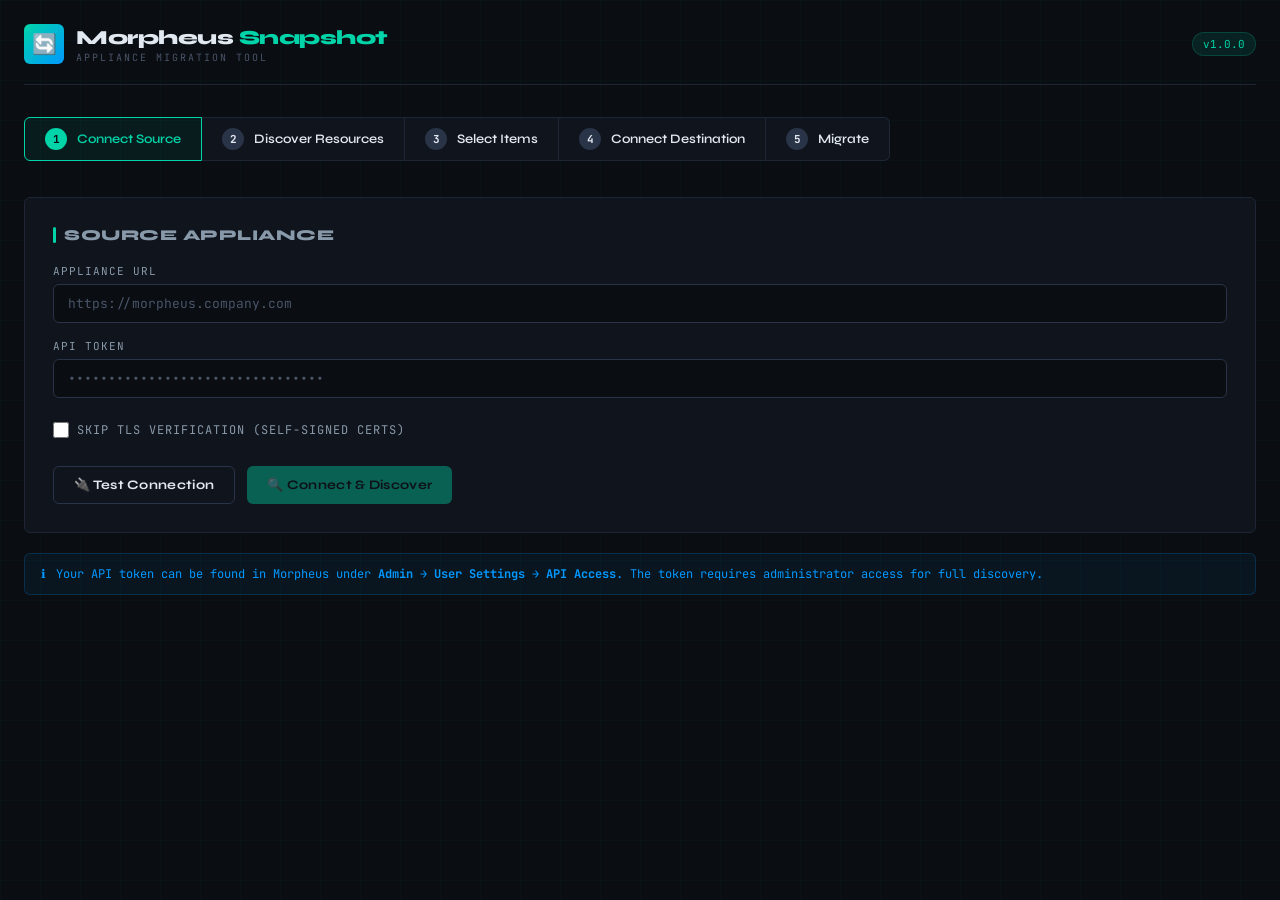
==== web/static/index.html @ eef9d0f3 "Initial commit" ====
<!DOCTYPE html>
<html lang="en">
<head>
<meta charset="UTF-8">
<meta name="viewport" content="width=device-width, initial-scale=1.0">
<title>Morpheus Snapshot</title>
<style>
  @import url('https://fonts.googleapis.com/css2?family=JetBrains+Mono:wght@400;500;700&family=Syne:wght@400;600;800&display=swap');

  :root {
    --bg: #0a0d12;
    --surface: #10141c;
    --surface2: #161c28;
    --border: #1e2636;
    --border2: #2a3448;
    --accent: #00d4a8;
    --accent2: #0099ff;
    --accent3: #ff6b35;
    --text: #e2e8f0;
    --text2: #8899aa;
    --text3: #4a5568;
    --success: #22c55e;
    --error: #ef4444;
    --warn: #f59e0b;
    --radius: 6px;
  }

  * { box-sizing: border-box; margin: 0; padding: 0; }

  body {
    font-family: 'Syne', sans-serif;
    background: var(--bg);
    color: var(--text);
    min-height: 100vh;
    overflow-x: hidden;
  }

  /* Grid background */
  body::before {
    content: '';
    position: fixed;
    inset: 0;
    background-image:
      linear-gradient(rgba(0, 212, 168, 0.03) 1px, transparent 1px),
      linear-gradient(90deg, rgba(0, 212, 168, 0.03) 1px, transparent 1px);
    background-size: 40px 40px;
    pointer-events: none;
    z-index: 0;
  }

  .app {
    position: relative;
    z-index: 1;
    max-width: 1280px;
    margin: 0 auto;
    padding: 0 24px 60px;
  }

  /* Header */
  header {
    display: flex;
    align-items: center;
    justify-content: space-between;
    padding: 24px 0 20px;
    border-bottom: 1px solid var(--border);
    margin-bottom: 32px;
  }

  .logo {
    display: flex;
    align-items: center;
    gap: 12px;
  }

  .logo-icon {
    width: 40px; height: 40px;
    background: linear-gradient(135deg, var(--accent), var(--accent2));
    border-radius: var(--radius);
    display: flex; align-items: center; justify-content: center;
    font-size: 20px;
  }

  .logo-text {
    font-size: 20px;
    font-weight: 800;
    letter-spacing: -0.5px;
  }

  .logo-text span {
    color: var(--accent);
  }

  .logo-sub {
    font-family: 'JetBrains Mono', monospace;
    font-size: 10px;
    color: var(--text3);
    letter-spacing: 2px;
    text-transform: uppercase;
    margin-top: 1px;
  }

  .badge {
    font-family: 'JetBrains Mono', monospace;
    font-size: 11px;
    background: rgba(0, 212, 168, 0.1);
    color: var(--accent);
    border: 1px solid rgba(0, 212, 168, 0.2);
    padding: 4px 10px;
    border-radius: 20px;
  }

  /* Steps */
  .steps {
    display: flex;
    align-items: center;
    gap: 0;
    margin-bottom: 32px;
    overflow-x: auto;
    padding-bottom: 4px;
  }

  .step {
    display: flex;
    align-items: center;
    gap: 10px;
    padding: 10px 20px;
    background: var(--surface);
    border: 1px solid var(--border);
    cursor: default;
    transition: all 0.2s;
    white-space: nowrap;
  }

  .step:first-child { border-radius: var(--radius) 0 0 var(--radius); }
  .step:last-child { border-radius: 0 var(--radius) var(--radius) 0; }

  .step + .step { border-left: none; }

  .step.active {
    background: rgba(0, 212, 168, 0.08);
    border-color: var(--accent);
    color: var(--accent);
  }

  .step.done {
    background: rgba(34, 197, 94, 0.06);
    border-color: rgba(34, 197, 94, 0.3);
    color: var(--success);
  }

  .step-num {
    width: 22px; height: 22px;
    border-radius: 50%;
    background: var(--border2);
    display: flex; align-items: center; justify-content: center;
    font-family: 'JetBrains Mono', monospace;
    font-size: 11px;
    font-weight: 700;
    flex-shrink: 0;
  }

  .step.active .step-num { background: var(--accent); color: var(--bg); }
  .step.done .step-num { background: var(--success); color: var(--bg); }

  .step-label { font-size: 13px; font-weight: 600; }

  /* Panels */
  .panel {
    background: var(--surface);
    border: 1px solid var(--border);
    border-radius: var(--radius);
    padding: 28px;
    margin-bottom: 20px;
  }

  .panel-title {
    font-size: 15px;
    font-weight: 800;
    letter-spacing: 0.5px;
    text-transform: uppercase;
    color: var(--text2);
    margin-bottom: 20px;
    display: flex;
    align-items: center;
    gap: 8px;
  }

  .panel-title::before {
    content: '';
    width: 3px;
    height: 16px;
    background: var(--accent);
    border-radius: 2px;
  }

  /* Form */
  .form-grid {
    display: grid;
    grid-template-columns: 1fr 1fr;
    gap: 16px;
  }

  .form-group {
    display: flex;
    flex-direction: column;
    gap: 6px;
  }

  .form-group.full { grid-column: 1 / -1; }

  label {
    font-family: 'JetBrains Mono', monospace;
    font-size: 11px;
    color: var(--text2);
    letter-spacing: 1px;
    text-transform: uppercase;
  }

  input[type="text"],
  input[type="url"],
  input[type="password"] {
    background: var(--bg);
    border: 1px solid var(--border2);
    border-radius: var(--radius);
    color: var(--text);
    font-family: 'JetBrains Mono', monospace;
    font-size: 13px;
    padding: 10px 14px;
    outline: none;
    transition: border-color 0.2s;
    width: 100%;
  }

  input:focus { border-color: var(--accent); }
  input::placeholder { color: var(--text3); }

  .checkbox-label {
    display: flex;
    align-items: center;
    gap: 8px;
    font-family: 'JetBrains Mono', monospace;
    font-size: 12px;
    color: var(--text2);
    cursor: pointer;
    padding: 8px 0;
  }

  .checkbox-label input[type="checkbox"] {
    width: 16px; height: 16px;
    accent-color: var(--accent);
    cursor: pointer;
  }

  /* Buttons */
  .btn {
    display: inline-flex;
    align-items: center;
    gap: 8px;
    padding: 10px 20px;
    border-radius: var(--radius);
    font-family: 'Syne', sans-serif;
    font-size: 13px;
    font-weight: 700;
    letter-spacing: 0.3px;
    cursor: pointer;
    border: none;
    transition: all 0.15s;
  }

  .btn:disabled {
    opacity: 0.4;
    cursor: not-allowed;
  }

  .btn-primary {
    background: var(--accent);
    color: var(--bg);
  }
  .btn-primary:hover:not(:disabled) {
    background: #00efc0;
    transform: translateY(-1px);
    box-shadow: 0 4px 20px rgba(0, 212, 168, 0.3);
  }

  .btn-secondary {
    background: transparent;
    color: var(--text);
    border: 1px solid var(--border2);
  }
  .btn-secondary:hover:not(:disabled) {
    border-color: var(--accent);
    color: var(--accent);
  }

  .btn-danger {
    background: var(--error);
    color: white;
  }

  .btn-row {
    display: flex;
    gap: 12px;
    margin-top: 20px;
    flex-wrap: wrap;
  }

  /* Connection status */
  .conn-status {
    display: flex;
    align-items: center;
    gap: 8px;
    margin-top: 14px;
    font-family: 'JetBrains Mono', monospace;
    font-size: 12px;
    padding: 10px 14px;
    border-radius: var(--radius);
    border: 1px solid var(--border);
  }

  .conn-status.ok { background: rgba(34, 197, 94, 0.08); border-color: rgba(34, 197, 94, 0.3); color: var(--success); }
  .conn-status.err { background: rgba(239, 68, 68, 0.08); border-color: rgba(239, 68, 68, 0.3); color: var(--error); }
  .conn-status.loading { color: var(--text2); }

  .dot {
    width: 8px; height: 8px;
    border-radius: 50%;
    background: currentColor;
    flex-shrink: 0;
  }

  .dot.pulse {
    animation: pulse 1s infinite;
  }

  @keyframes pulse {
    0%, 100% { opacity: 1; }
    50% { opacity: 0.3; }
  }

  /* Discovery progress */
  .discovery-banner {
    display: flex;
    align-items: center;
    gap: 16px;
    padding: 16px 20px;
    background: rgba(0, 153, 255, 0.06);
    border: 1px solid rgba(0, 153, 255, 0.2);
    border-radius: var(--radius);
    margin-bottom: 24px;
    font-family: 'JetBrains Mono', monospace;
    font-size: 13px;
    color: var(--accent2);
  }

  .spinner {
    width: 18px; height: 18px;
    border: 2px solid rgba(0, 153, 255, 0.3);
    border-top-color: var(--accent2);
    border-radius: 50%;
    animation: spin 0.8s linear infinite;
    flex-shrink: 0;
  }

  @keyframes spin {
    to { transform: rotate(360deg); }
  }

  /* Stats bar */
  .stats-bar {
    display: flex;
    gap: 2px;
    margin-bottom: 24px;
  }

  .stat-chip {
    flex: 1;
    background: var(--surface2);
    border: 1px solid var(--border);
    border-radius: 4px;
    padding: 12px 16px;
    display: flex;
    flex-direction: column;
    gap: 4px;
    min-width: 0;
  }

  .stat-num {
    font-family: 'JetBrains Mono', monospace;
    font-size: 22px;
    font-weight: 700;
    color: var(--accent);
    line-height: 1;
  }

  .stat-label {
    font-size: 11px;
    color: var(--text3);
    text-transform: uppercase;
    letter-spacing: 0.5px;
    white-space: nowrap;
    overflow: hidden;
    text-overflow: ellipsis;
  }

  /* Filter bar */
  .filter-bar {
    display: flex;
    align-items: center;
    gap: 12px;
    margin-bottom: 20px;
    flex-wrap: wrap;
  }

  .search-box {
    flex: 1;
    min-width: 200px;
    position: relative;
  }

  .search-box input {
    width: 100%;
    padding-left: 36px;
  }

  .search-icon {
    position: absolute;
    left: 12px;
    top: 50%;
    transform: translateY(-50%);
    color: var(--text3);
    font-size: 14px;
    pointer-events: none;
  }

  .filter-btns {
    display: flex;
    gap: 6px;
    flex-wrap: wrap;
  }

  .filter-btn {
    padding: 6px 12px;
    border-radius: 20px;
    border: 1px solid var(--border2);
    background: transparent;
    color: var(--text2);
    font-family: 'JetBrains Mono', monospace;
    font-size: 11px;
    cursor: pointer;
    transition: all 0.15s;
  }

  .filter-btn.active {
    background: rgba(0, 212, 168, 0.1);
    border-color: var(--accent);
    color: var(--accent);
  }

  .filter-btn:hover:not(.active) {
    border-color: var(--text2);
    color: var(--text);
  }

  /* Category groups */
  .category-group {
    margin-bottom: 4px;
    border: 1px solid var(--border);
    border-radius: var(--radius);
    overflow: hidden;
  }

  .category-header {
    display: flex;
    align-items: center;
    gap: 10px;
    padding: 12px 16px;
    background: var(--surface2);
    cursor: pointer;
    user-select: none;
    transition: background 0.15s;
  }

  .category-header:hover { background: var(--border); }

  .category-header.has-selected {
    background: rgba(0, 212, 168, 0.06);
    border-bottom: 1px solid rgba(0, 212, 168, 0.15);
  }

  .cat-check {
    width: 18px; height: 18px;
    accent-color: var(--accent);
    cursor: pointer;
    flex-shrink: 0;
  }

  .cat-icon {
    font-size: 16px;
    width: 24px;
    text-align: center;
  }

  .cat-name {
    font-weight: 700;
    font-size: 13px;
    flex: 1;
  }

  .cat-count {
    font-family: 'JetBrains Mono', monospace;
    font-size: 11px;
    color: var(--text3);
  }

  .cat-selected-count {
    font-family: 'JetBrains Mono', monospace;
    font-size: 11px;
    color: var(--accent);
    background: rgba(0, 212, 168, 0.1);
    padding: 2px 8px;
    border-radius: 10px;
  }

  .cat-chevron {
    color: var(--text3);
    transition: transform 0.2s;
    font-size: 12px;
  }

  .cat-chevron.open { transform: rotate(90deg); }

  /* Item list */
  .item-list {
    display: none;
    background: var(--bg);
  }

  .item-list.open { display: block; }

  .item-row {
    display: flex;
    align-items: center;
    gap: 12px;
    padding: 9px 16px 9px 52px;
    border-bottom: 1px solid var(--border);
    transition: background 0.1s;
  }

  .item-row:last-child { border-bottom: none; }
  .item-row:hover { background: var(--surface2); }

  .item-check {
    width: 15px; height: 15px;
    accent-color: var(--accent);
    cursor: pointer;
    flex-shrink: 0;
  }

  .item-name {
    flex: 1;
    font-size: 13px;
    font-family: 'JetBrains Mono', monospace;
    overflow: hidden;
    text-overflow: ellipsis;
    white-space: nowrap;
  }

  .item-subtype {
    font-size: 11px;
    color: var(--text3);
    background: var(--surface2);
    padding: 2px 8px;
    border-radius: 10px;
    border: 1px solid var(--border);
    white-space: nowrap;
  }

  .item-id {
    font-family: 'JetBrains Mono', monospace;
    font-size: 10px;
    color: var(--text3);
    white-space: nowrap;
  }

  /* Selection bar */
  .selection-bar {
    position: sticky;
    bottom: 0;
    background: var(--surface);
    border: 1px solid var(--border2);
    border-radius: var(--radius);
    padding: 14px 20px;
    display: flex;
    align-items: center;
    justify-content: space-between;
    gap: 16px;
    box-shadow: 0 -8px 30px rgba(0, 0, 0, 0.4);
    z-index: 10;
    margin-top: 20px;
  }

  .sel-info {
    display: flex;
    align-items: center;
    gap: 10px;
    font-family: 'JetBrains Mono', monospace;
    font-size: 13px;
  }

  .sel-count {
    background: var(--accent);
    color: var(--bg);
    width: 28px; height: 28px;
    border-radius: 50%;
    display: flex; align-items: center; justify-content: center;
    font-weight: 700;
    font-size: 13px;
  }

  /* Results */
  .result-row {
    display: flex;
    align-items: center;
    gap: 12px;
    padding: 10px 16px;
    border-bottom: 1px solid var(--border);
    font-family: 'JetBrains Mono', monospace;
    font-size: 12px;
  }

  .result-row:last-child { border-bottom: none; }

  .result-icon {
    width: 20px; height: 20px;
    border-radius: 50%;
    display: flex; align-items: center; justify-content: center;
    font-size: 11px;
    flex-shrink: 0;
  }

  .result-icon.success { background: rgba(34, 197, 94, 0.15); color: var(--success); }
  .result-icon.error { background: rgba(239, 68, 68, 0.15); color: var(--error); }
  .result-icon.skipped { background: rgba(245, 158, 11, 0.15); color: var(--warn); }

  .result-name { flex: 1; overflow: hidden; text-overflow: ellipsis; white-space: nowrap; }
  .result-type { color: var(--text3); }
  .result-msg { color: var(--text2); font-size: 11px; max-width: 300px; overflow: hidden; text-overflow: ellipsis; }

  /* Progress bar */
  .progress-wrap {
    height: 4px;
    background: var(--border);
    border-radius: 2px;
    overflow: hidden;
    margin: 16px 0;
  }

  .progress-bar {
    height: 100%;
    background: linear-gradient(90deg, var(--accent), var(--accent2));
    border-radius: 2px;
    transition: width 0.3s ease;
  }

  /* Alerts */
  .alert {
    padding: 12px 16px;
    border-radius: var(--radius);
    font-family: 'JetBrains Mono', monospace;
    font-size: 12px;
    margin: 12px 0;
    display: flex;
    align-items: flex-start;
    gap: 10px;
  }

  .alert.warn { background: rgba(245, 158, 11, 0.08); border: 1px solid rgba(245, 158, 11, 0.25); color: var(--warn); }
  .alert.info { background: rgba(0, 153, 255, 0.06); border: 1px solid rgba(0, 153, 255, 0.2); color: var(--accent2); }
  .alert.success { background: rgba(34, 197, 94, 0.08); border: 1px solid rgba(34, 197, 94, 0.25); color: var(--success); }

  /* Error list */
  .error-list {
    background: rgba(239, 68, 68, 0.05);
    border: 1px solid rgba(239, 68, 68, 0.2);
    border-radius: var(--radius);
    padding: 12px;
    margin-top: 12px;
  }

  .error-list p {
    font-family: 'JetBrains Mono', monospace;
    font-size: 11px;
    color: var(--error);
    padding: 3px 0;
  }

  /* Tabs */
  .tabs {
    display: flex;
    border-bottom: 1px solid var(--border);
    margin-bottom: 20px;
    gap: 0;
  }

  .tab {
    padding: 10px 20px;
    font-size: 13px;
    font-weight: 600;
    color: var(--text2);
    cursor: pointer;
    border-bottom: 2px solid transparent;
    transition: all 0.15s;
    margin-bottom: -1px;
  }

  .tab.active { color: var(--accent); border-bottom-color: var(--accent); }
  .tab:hover:not(.active) { color: var(--text); }

  /* Empty state */
  .empty {
    text-align: center;
    padding: 60px 20px;
    color: var(--text3);
  }

  .empty-icon { font-size: 48px; margin-bottom: 16px; opacity: 0.4; }
  .empty h3 { font-size: 16px; color: var(--text2); margin-bottom: 8px; }
  .empty p { font-size: 13px; font-family: 'JetBrains Mono', monospace; }

  /* Hide/Show utility */
  .hidden { display: none !important; }

  /* Scrollbar */
  ::-webkit-scrollbar { width: 6px; height: 6px; }
  ::-webkit-scrollbar-track { background: transparent; }
  ::-webkit-scrollbar-thumb { background: var(--border2); border-radius: 3px; }
  ::-webkit-scrollbar-thumb:hover { background: var(--text3); }

  @media (max-width: 768px) {
    .form-grid { grid-template-columns: 1fr; }
    .stats-bar { flex-wrap: wrap; }
    .stat-chip { min-width: calc(50% - 1px); flex: none; }
    header { flex-direction: column; gap: 12px; align-items: flex-start; }
    .steps { gap: 0; }
  }
</style>
</head>
<body>
<div class="app">
  <header>
    <div class="logo">
      <div class="logo-icon">🔄</div>
      <div>
        <div class="logo-text">Morpheus <span>Snapshot</span></div>
        <div class="logo-sub">Appliance Migration Tool</div>
      </div>
    </div>
    <div class="badge" id="appVersion">v1.0.0</div>
  </header>

  <!-- Steps -->
  <div class="steps">
    <div class="step active" id="step1">
      <div class="step-num">1</div>
      <div class="step-label">Connect Source</div>
    </div>
    <div class="step" id="step2">
      <div class="step-num">2</div>
      <div class="step-label">Discover Resources</div>
    </div>
    <div class="step" id="step3">
      <div class="step-num">3</div>
      <div class="step-label">Select Items</div>
    </div>
    <div class="step" id="step4">
      <div class="step-num">4</div>
      <div class="step-label">Connect Destination</div>
    </div>
    <div class="step" id="step5">
      <div class="step-num">5</div>
      <div class="step-label">Migrate</div>
    </div>
  </div>

  <!-- VIEW 1: Source Connection -->
  <div id="view-connect">
    <div class="panel">
      <div class="panel-title">Source Appliance</div>
      <div class="form-grid">
        <div class="form-group full">
          <label>Appliance URL</label>
          <input type="url" id="srcUrl" placeholder="https://morpheus.company.com" />
        </div>
        <div class="form-group full">
          <label>API Token</label>
          <input type="password" id="srcToken" placeholder="••••••••••••••••••••••••••••••••" />
        </div>
        <div class="form-group">
          <label class="checkbox-label">
            <input type="checkbox" id="srcSkipTLS" />
            Skip TLS Verification (self-signed certs)
          </label>
        </div>
      </div>

      <div id="srcStatus" class="hidden"></div>

      <div class="btn-row">
        <button class="btn btn-secondary" onclick="testConnection()">🔌 Test Connection</button>
        <button class="btn btn-primary" id="btnDiscover" onclick="startDiscovery()" disabled>
          🔍 Connect & Discover
        </button>
      </div>
    </div>

    <div class="alert info">
      <span>ℹ</span>
      <span>Your API token can be found in Morpheus under <strong>Admin → User Settings → API Access</strong>. The token requires administrator access for full discovery.</span>
    </div>
  </div>

  <!-- VIEW 2: Discovery in progress -->
  <div id="view-discovering" class="hidden">
    <div class="panel">
      <div class="discovery-banner">
        <div class="spinner"></div>
        <span id="discoveryMsg">Connecting to appliance...</span>
      </div>
      <div class="progress-wrap">
        <div class="progress-bar" id="discoveryProgress" style="width: 0%"></div>
      </div>
      <div id="discoveryLog" style="font-family: 'JetBrains Mono', monospace; font-size: 11px; color: var(--text3); max-height: 200px; overflow-y: auto; line-height: 1.8;"></div>
    </div>
  </div>

  <!-- VIEW 3: Select items -->
  <div id="view-select" class="hidden">
    <div id="discoveryErrors" class="hidden"></div>

    <!-- Stats -->
    <div class="stats-bar" id="statsBar"></div>

    <!-- Filter bar -->
    <div class="filter-bar">
      <div class="search-box">
        <span class="search-icon">🔍</span>
        <input type="text" id="searchInput" placeholder="Filter by name..." oninput="filterItems()" />
      </div>
      <div class="filter-btns" id="categoryFilters"></div>
    </div>

    <!-- Controls -->
    <div style="display:flex; gap:10px; margin-bottom:16px; align-items:center; flex-wrap:wrap;">
      <button class="btn btn-secondary" onclick="selectAll()">☑ Select All Visible</button>
      <button class="btn btn-secondary" onclick="deselectAll()">☐ Deselect All</button>
      <span style="margin-left: auto; font-family: 'JetBrains Mono', monospace; font-size: 12px; color: var(--text3);" id="visibleCount"></span>
    </div>

    <!-- Category groups -->
    <div id="categoryList"></div>

    <!-- Sticky selection bar -->
    <div class="selection-bar" id="selectionBar">
      <div class="sel-info">
        <div class="sel-count" id="selCount">0</div>
        <span>items selected</span>
      </div>
      <button class="btn btn-primary" id="btnNext" onclick="goToDestination()" disabled>
        Configure Destination →
      </button>
    </div>
  </div>

  <!-- VIEW 4: Destination -->
  <div id="view-destination" class="hidden">
    <div class="panel">
      <div class="panel-title">Destination Appliance</div>
      <div class="alert warn" style="margin-bottom:20px;">
        <span>⚠</span>
        <span>Ensure the destination appliance is running the same or newer version of Morpheus. Migration will attempt to create items; existing items with the same name may be skipped or conflict.</span>
      </div>
      <div class="form-grid">
        <div class="form-group full">
          <label>Appliance URL</label>
          <input type="url" id="dstUrl" placeholder="https://morpheus-new.company.com" />
        </div>
        <div class="form-group full">
          <label>API Token</label>
          <input type="password" id="dstToken" placeholder="••••••••••••••••••••••••••••••••" />
        </div>
        <div class="form-group">
          <label class="checkbox-label">
            <input type="checkbox" id="dstSkipTLS" />
            Skip TLS Verification
          </label>
        </div>
      </div>

      <div id="dstStatus" class="hidden"></div>

      <div class="btn-row">
        <button class="btn btn-secondary" onclick="testDestConnection()">🔌 Test Connection</button>
        <button class="btn btn-secondary" onclick="goBack()">← Back</button>
        <button class="btn btn-primary" id="btnMigrate" onclick="startMigration()">
          🚀 Begin Migration
        </button>
      </div>
    </div>

    <div class="panel">
      <div class="panel-title">Migration Preview</div>
      <div id="previewList"></div>
    </div>
  </div>

  <!-- VIEW 5: Migration results -->
  <div id="view-results" class="hidden">
    <div class="panel">
      <div class="panel-title">Migration Results</div>
      <div id="migrationRunning" class="hidden">
        <div class="discovery-banner">
          <div class="spinner"></div>
          <span id="migrationMsg">Migrating items...</span>
        </div>
        <div class="progress-wrap">
          <div class="progress-bar" id="migrationProgress" style="width: 0%"></div>
        </div>
      </div>

      <div id="migrationDone" class="hidden">
        <div class="stats-bar" style="margin-bottom:16px;">
          <div class="stat-chip">
            <div class="stat-num" id="resSuccess" style="color: var(--success);">0</div>
            <div class="stat-label">Succeeded</div>
          </div>
          <div class="stat-chip">
            <div class="stat-num" id="resFailed" style="color: var(--error);">0</div>
            <div class="stat-label">Failed</div>
          </div>
          <div class="stat-chip">
            <div class="stat-num" id="resSkipped" style="color: var(--warn);">0</div>
            <div class="stat-label">Skipped</div>
          </div>
        </div>

        <div class="tabs">
          <div class="tab active" onclick="showResultTab('all', this)">All</div>
          <div class="tab" onclick="showResultTab('success', this)">✅ Success</div>
          <div class="tab" onclick="showResultTab('error', this)">❌ Failed</div>
          <div class="tab" onclick="showResultTab('skipped', this)">⚠ Skipped</div>
        </div>

        <div id="resultRows"></div>

        <div class="btn-row" style="margin-top: 24px;">
          <button class="btn btn-secondary" onclick="location.reload()">↺ Start Over</button>
          <button class="btn btn-primary" onclick="exportResults()">⬇ Export Results JSON</button>
        </div>
      </div>
    </div>
  </div>

</div><!-- .app -->

<script>
// ─── State ───────────────────────────────────────────────────────────────────
let state = {
  srcUrl: '', srcToken: '', srcSkipTLS: false,
  dstUrl: '', dstToken: '', dstSkipTLS: false,
  discovery: null,
  selected: new Set(),        // "category:id" keys
  allResults: [],
  activeFilter: 'ALL'
};

// ─── API helpers ─────────────────────────────────────────────────────────────
async function api(path, method='GET', body=null) {
  const opts = { method, headers: {'Content-Type':'application/json'} };
  if (body) opts.body = JSON.stringify(body);
  const r = await fetch(path, opts);
  const data = await r.json();
  if (!r.ok) throw new Error(data.error || `HTTP ${r.status}`);
  return data;
}

// ─── Step navigation ─────────────────────────────────────────────────────────
function setStep(n) {
  for (let i = 1; i <= 5; i++) {
    const el = document.getElementById('step'+i);
    el.classList.remove('active','done');
    if (i < n) el.classList.add('done');
    else if (i === n) el.classList.add('active');
  }
}

function showView(id) {
  ['view-connect','view-discovering','view-select','view-destination','view-results']
    .forEach(v => document.getElementById(v).classList.add('hidden'));
  document.getElementById(id).classList.remove('hidden');
}

// ─── Step 1: Test connection ──────────────────────────────────────────────────
async function testConnection() {
  const url = document.getElementById('srcUrl').value.trim();
  const token = document.getElementById('srcToken').value.trim();
  const skip = document.getElementById('srcSkipTLS').checked;
  if (!url || !token) return alert('Please enter URL and token.');

  setStatus('srcStatus', 'loading', '⏳ Testing connection...');

  try {
    const res = await api('/api/test-connection', 'POST', {url, token, skipTls: skip});
    setStatus('srcStatus', 'ok', `✓ Connected as: ${res.user}`);
    document.getElementById('btnDiscover').disabled = false;
  } catch(e) {
    setStatus('srcStatus', 'err', `✗ ${e.message}`);
    document.getElementById('btnDiscover').disabled = true;
  }
}

function setStatus(elId, type, msg) {
  const el = document.getElementById(elId);
  el.className = `conn-status ${type}`;
  el.classList.remove('hidden');
  el.innerHTML = `<div class="dot ${type==='loading'?'pulse':''}"></div><span>${msg}</span>`;
}

// ─── Step 2: Discovery ────────────────────────────────────────────────────────
async function startDiscovery() {
  const url = document.getElementById('srcUrl').value.trim();
  const token = document.getElementById('srcToken').value.trim();
  const skip = document.getElementById('srcSkipTLS').checked;
  if (!url || !token) return alert('Please enter URL and token.');

  state.srcUrl = url; state.srcToken = token; state.srcSkipTLS = skip;

  setStep(2);
  showView('view-discovering');

  const msgs = [
    'Connecting to appliance...',
    'Discovering clouds & integrations...',
    'Scanning instances & virtual images...',
    'Loading library: instance types, layouts...',
    'Fetching tasks, workflows & catalog items...',
    'Enumerating tenants, roles & policies...',
    'Checking credentials & storage...',
    'Scanning networks & pools...',
    'Almost done — collating results...'
  ];

  let mi = 0;
  const msgEl = document.getElementById('discoveryMsg');
  const logEl = document.getElementById('discoveryLog');
  const progEl = document.getElementById('discoveryProgress');

  const ticker = setInterval(() => {
    if (mi < msgs.length) {
      msgEl.textContent = msgs[mi];
      logEl.innerHTML += `<div style="color:var(--text3);">[${new Date().toLocaleTimeString()}] ${msgs[mi]}</div>`;
      logEl.scrollTop = logEl.scrollHeight;
      progEl.style.width = `${Math.min(95, (mi/msgs.length)*100)}%`;
      mi++;
    }
  }, 900);

  try {
    const res = await api('/api/discover', 'POST', {url, token, skipTls: skip});
    clearInterval(ticker);
    progEl.style.width = '100%';
    msgEl.textContent = `Discovery complete — ${res.total} items found across ${res.categories.length} categories`;
    state.discovery = res;

    setTimeout(() => {
      setStep(3);
      showView('view-select');
      renderDiscovery();
    }, 800);
  } catch(e) {
    clearInterval(ticker);
    msgEl.textContent = `Error: ${e.message}`;
    document.querySelector('#view-discovering .discovery-banner').style.borderColor = 'rgba(239,68,68,0.3)';
    document.querySelector('#view-discovering .discovery-banner').style.color = 'var(--error)';
    setTimeout(() => { setStep(1); showView('view-connect'); }, 3000);
  }
}

// ─── Step 3: Render discovery ─────────────────────────────────────────────────
const ICONS = {
  cloud:'☁', integration:'🔌', network:'🌐', 'network pool':'🌐', 'network domain':'🌐',
  instance:'💻', 'virtual image':'💿', 'instance type':'📦', layout:'📐', 'node type':'🧩',
  'catalog item':'🛒', blueprint:'📋', app:'🖥', task:'⚙', workflow:'🔄',
  tenant:'🏢', role:'🎭', user:'👤', policy:'🔒', group:'👥',
  credential:'🔑', storage:'🗄', monitor:'📊', alert:'🔔', cluster:'🌀', cypher:'🔐'
};

function catIcon(name) {
  const k = name.toLowerCase();
  for (const [key, ico] of Object.entries(ICONS)) {
    if (k.includes(key)) return ico;
  }
  return '📁';
}

function renderDiscovery() {
  const d = state.discovery;
  if (!d) return;

  // Errors
  if (d.errors && d.errors.length) {
    const errDiv = document.getElementById('discoveryErrors');
    errDiv.classList.remove('hidden');
    errDiv.innerHTML = `<div class="error-list"><p style="color:var(--warn); font-weight:700; margin-bottom:6px;">⚠ ${d.errors.length} endpoints returned errors (permissions or not available):</p>${d.errors.map(e=>`<p>• ${e}</p>`).join('')}</div>`;
  }

  // Stats bar
  const statsBar = document.getElementById('statsBar');
  statsBar.innerHTML = `
    <div class="stat-chip"><div class="stat-num">${d.total}</div><div class="stat-label">Total Items</div></div>
    <div class="stat-chip"><div class="stat-num">${d.categories.length}</div><div class="stat-label">Categories</div></div>
    <div class="stat-chip"><div class="stat-num" id="statSelected">0</div><div class="stat-label">Selected</div></div>
  `;

  // Category filter buttons
  const filterDiv = document.getElementById('categoryFilters');
  filterDiv.innerHTML = `<button class="filter-btn active" onclick="setCategoryFilter('ALL', this)">All</button>`;
  d.categories.forEach(cat => {
    filterDiv.innerHTML += `<button class="filter-btn" onclick="setCategoryFilter('${cat.name}', this)">${catIcon(cat.name)} ${cat.name} <span style="color:var(--text3)">(${cat.items.length})</span></button>`;
  });

  renderCategories();
}

function renderCategories() {
  const d = state.discovery;
  const search = document.getElementById('searchInput').value.toLowerCase();
  const filter = state.activeFilter;
  const container = document.getElementById('categoryList');
  container.innerHTML = '';

  let totalVisible = 0;

  d.categories.forEach(cat => {
    if (filter !== 'ALL' && cat.name !== filter) return;

    const filtered = cat.items.filter(item =>
      !search || item.name.toLowerCase().includes(search) || (item.subType||'').toLowerCase().includes(search)
    );

    if (!filtered.length) return;
    totalVisible += filtered.length;

    const selectedInCat = filtered.filter(i => state.selected.has(`${cat.name}:${i.id}`)).length;
    const allSelected = selectedInCat === filtered.length;

    const group = document.createElement('div');
    group.className = 'category-group';
    group.id = `cat-${cat.name.replace(/\s+/g,'_')}`;

    const header = document.createElement('div');
    header.className = 'category-header' + (selectedInCat > 0 ? ' has-selected' : '');
    header.innerHTML = `
      <input type="checkbox" class="cat-check" id="catck-${cat.name}" ${allSelected && filtered.length ? 'checked' : ''} ${filtered.length&&selectedInCat&&!allSelected?'indeterminate':''}
        onclick="toggleCategory(event, '${cat.name}', ${JSON.stringify(filtered.map(i=>i.id)).replace(/"/g,"'")})">
      <span class="cat-icon">${catIcon(cat.name)}</span>
      <span class="cat-name">${cat.name}</span>
      ${selectedInCat ? `<span class="cat-selected-count">${selectedInCat} selected</span>` : ''}
      <span class="cat-count">${filtered.length} item${filtered.length!==1?'s':''}</span>
      <span class="cat-chevron open">▶</span>
    `;

    // set indeterminate
    if (selectedInCat > 0 && !allSelected) {
      setTimeout(() => {
        const ck = document.getElementById(`catck-${cat.name}`);
        if (ck) ck.indeterminate = true;
      }, 0);
    }

    const list = document.createElement('div');
    list.className = 'item-list open';

    filtered.forEach(item => {
      const checked = state.selected.has(`${cat.name}:${item.id}`);
      const row = document.createElement('div');
      row.className = 'item-row';
      row.innerHTML = `
        <input type="checkbox" class="item-check" ${checked ? 'checked' : ''}
          onchange="toggleItem('${cat.name}', ${item.id}, this.checked)">
        <span class="item-name" title="${item.name}">${item.name || '<unnamed>'}</span>
        ${item.subType ? `<span class="item-subtype">${item.subType}</span>` : ''}
        <span class="item-id">#${item.id}</span>
      `;
      list.appendChild(row);
    });

    header.addEventListener('click', (e) => {
      if (e.target.type === 'checkbox') return;
      list.classList.toggle('open');
      header.querySelector('.cat-chevron').classList.toggle('open');
    });

    group.appendChild(header);
    group.appendChild(list);
    container.appendChild(group);
  });

  document.getElementById('visibleCount').textContent = `${totalVisible} items visible`;
  updateSelCount();
}

function setCategoryFilter(cat, btn) {
  state.activeFilter = cat;
  document.querySelectorAll('.filter-btn').forEach(b => b.classList.remove('active'));
  btn.classList.add('active');
  renderCategories();
}

function filterItems() { renderCategories(); }

function toggleItem(cat, id, checked) {
  const key = `${cat}:${id}`;
  if (checked) state.selected.add(key);
  else state.selected.delete(key);
  updateSelCount();
  renderCategories();
}

function toggleCategory(e, catName, ids) {
  const checked = e.target.checked;
  ids.forEach(id => {
    const key = `${catName}:${id}`;
    if (checked) state.selected.add(key);
    else state.selected.delete(key);
  });
  updateSelCount();
  renderCategories();
}

function selectAll() {
  const d = state.discovery;
  const search = document.getElementById('searchInput').value.toLowerCase();
  d.categories.forEach(cat => {
    if (state.activeFilter !== 'ALL' && cat.name !== state.activeFilter) return;
    cat.items.filter(i => !search || i.name.toLowerCase().includes(search))
      .forEach(i => state.selected.add(`${cat.name}:${i.id}`));
  });
  renderCategories();
}

function deselectAll() {
  state.selected.clear();
  renderCategories();
}

function updateSelCount() {
  const n = state.selected.size;
  document.getElementById('selCount').textContent = n;
  document.getElementById('statSelected').textContent = n;
  document.getElementById('btnNext').disabled = n === 0;
}

// ─── Step 4: Destination ──────────────────────────────────────────────────────
function goToDestination() {
  if (state.selected.size === 0) return;
  setStep(4);
  showView('view-destination');
  renderPreview();
}

function goBack() {
  setStep(3);
  showView('view-select');
}

function renderPreview() {
  const d = state.discovery;
  const byCategory = {};
  state.selected.forEach(key => {
    const [cat, idStr] = key.split(':');
    const id = parseInt(idStr);
    const catData = d.categories.find(c => c.name === cat);
    if (!catData) return;
    const item = catData.items.find(i => i.id === id);
    if (!item) return;
    if (!byCategory[cat]) byCategory[cat] = [];
    byCategory[cat].push(item);
  });

  let html = '';
  Object.entries(byCategory).forEach(([cat, items]) => {
    html += `<div style="margin-bottom:12px;">
      <div style="font-size:12px; font-weight:700; color:var(--text2); margin-bottom:6px; padding: 0 4px; text-transform:uppercase; letter-spacing:0.5px;">${catIcon(cat)} ${cat} (${items.length})</div>
      ${items.map(i => `<div style="padding:6px 12px; font-family:'JetBrains Mono',monospace; font-size:12px; border-left:2px solid var(--border2); margin:2px 0; color:var(--text);">${i.name}</div>`).join('')}
    </div>`;
  });

  document.getElementById('previewList').innerHTML = html || '<div class="empty"><p>No items selected</p></div>';
}

async function testDestConnection() {
  const url = document.getElementById('dstUrl').value.trim();
  const token = document.getElementById('dstToken').value.trim();
  const skip = document.getElementById('dstSkipTLS').checked;
  if (!url || !token) return alert('Please enter destination URL and token.');

  setStatus('dstStatus', 'loading', '⏳ Testing connection...');
  try {
    const res = await api('/api/test-connection', 'POST', {url, token, skipTls: skip});
    setStatus('dstStatus', 'ok', `✓ Connected as: ${res.user}`);
  } catch(e) {
    setStatus('dstStatus', 'err', `✗ ${e.message}`);
  }
}

// ─── Step 5: Migration ────────────────────────────────────────────────────────
async function startMigration() {
  const dstUrl = document.getElementById('dstUrl').value.trim();
  const dstToken = document.getElementById('dstToken').value.trim();
  const dstSkipTLS = document.getElementById('dstSkipTLS').checked;
  if (!dstUrl || !dstToken) return alert('Please enter destination URL and token.');

  // Build items list
  const d = state.discovery;
  const items = [];
  state.selected.forEach(key => {
    const [cat, idStr] = key.split(':');
    const id = parseInt(idStr);
    const catData = d.categories.find(c => c.name === cat);
    if (!catData) return;
    const item = catData.items.find(i => i.id === id);
    if (!item) return;
    items.push({
      category: cat,
      type: item.type,
      id: item.id,
      name: item.name,
      rawJson: item.rawJson
    });
  });

  setStep(5);
  showView('view-results');
  document.getElementById('migrationRunning').classList.remove('hidden');
  document.getElementById('migrationDone').classList.add('hidden');

  const total = items.length;
  let done = 0;
  document.getElementById('migrationMsg').textContent = `Migrating ${total} items...`;

  try {
    const res = await api('/api/migrate', 'POST', {
      source: {url: state.srcUrl, token: state.srcToken, skipTls: state.srcSkipTLS},
      destination: {url: dstUrl, token: dstToken, skipTls: dstSkipTLS},
      items
    });

    state.allResults = res.results;
    document.getElementById('migrationRunning').classList.add('hidden');
    document.getElementById('migrationDone').classList.remove('hidden');

    const skipped = res.results.filter(r => r.status === 'skipped').length;
    document.getElementById('resSuccess').textContent = res.success;
    document.getElementById('resFailed').textContent = res.failed;
    document.getElementById('resSkipped').textContent = skipped;

    renderResultRows('all');
  } catch(e) {
    document.getElementById('migrationMsg').textContent = `Error: ${e.message}`;
  }
}

function renderResultRows(filter) {
  const rows = filter === 'all' ? state.allResults : state.allResults.filter(r => r.status === filter);
  const icons = {success: '✓', error: '✗', skipped: '~'};
  document.getElementById('resultRows').innerHTML = rows.length === 0
    ? '<div class="empty" style="padding:30px"><p>No items in this category</p></div>'
    : rows.map(r => `
      <div class="result-row">
        <div class="result-icon ${r.status}">${icons[r.status]||'?'}</div>
        <span class="result-name">${r.name}</span>
        <span class="result-type">${r.type}</span>
        ${r.message ? `<span class="result-msg">${r.message}</span>` : ''}
      </div>`).join('');
}

function showResultTab(filter, tab) {
  document.querySelectorAll('.tab').forEach(t => t.classList.remove('active'));
  tab.classList.add('active');
  renderResultRows(filter);
}

function exportResults() {
  const blob = new Blob([JSON.stringify({
    timestamp: new Date().toISOString(),
    source: state.srcUrl,
    results: state.allResults
  }, null, 2)], {type:'application/json'});
  const a = document.createElement('a');
  a.href = URL.createObjectURL(blob);
  a.download = `morpheus-migration-${Date.now()}.json`;
  a.click();
}
</script>
</body>
</html>
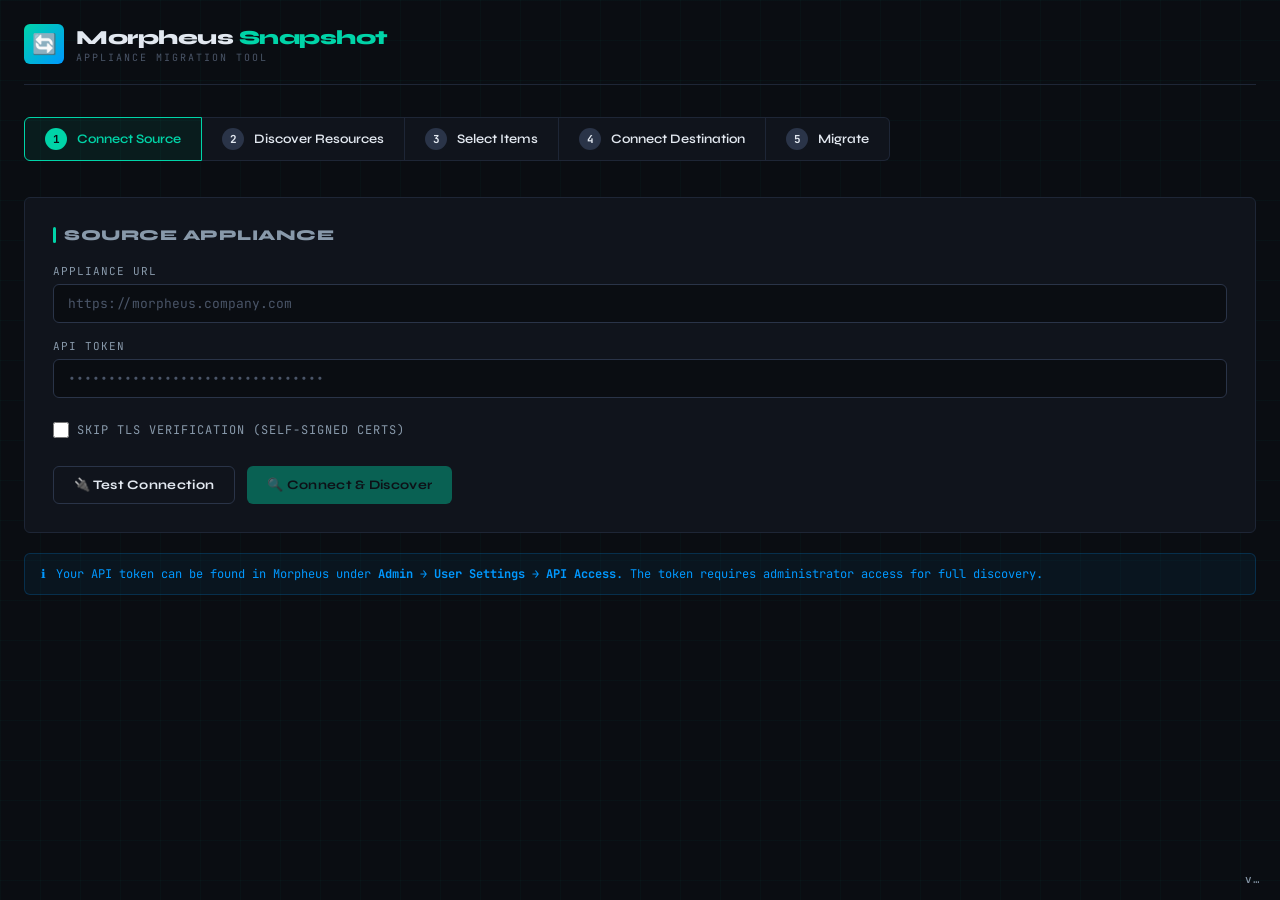
==== commit 2c98764c: "feat(migrate): automation, forms, UI version, HTTP debug - Add library automation migration: tasks, " ====
--- a/web/static/index.html
+++ b/web/static/index.html
@@ -109,6 +109,25 @@
     border-radius: 20px;
   }
 
+  .app-footer {
+    position: fixed;
+    z-index: 20;
+    bottom: 0;
+    right: 0;
+    padding: 10px 20px 14px;
+    font-family: 'JetBrains Mono', monospace;
+    font-size: 11px;
+    font-weight: 500;
+    color: var(--text3);
+    letter-spacing: 0.04em;
+    pointer-events: none;
+    user-select: none;
+  }
+
+  .app-footer .app-version {
+    color: var(--text2);
+  }
+
   /* Steps */
   .steps {
     display: flex;
@@ -368,8 +387,15 @@
   /* Stats bar */
   .stats-bar {
     display: flex;
+    flex-wrap: wrap;
     gap: 2px;
     margin-bottom: 24px;
+  }
+
+  .stats-bar.migration-stats .stat-chip {
+    flex: 1 1 82px;
+    min-width: 78px;
+    max-width: 120px;
   }
 
   .stat-chip {
@@ -469,6 +495,17 @@
     overflow: hidden;
   }
 
+  .category-parent-header {
+    margin: 16px 0 8px;
+    padding: 4px 8px;
+    border-left: 3px solid var(--accent2);
+    color: var(--text2);
+    font-family: 'JetBrains Mono', monospace;
+    font-size: 11px;
+    text-transform: uppercase;
+    letter-spacing: 0.08em;
+  }
+
   .category-header {
     display: flex;
     align-items: center;
@@ -641,9 +678,24 @@
   .result-icon.success { background: rgba(34, 197, 94, 0.15); color: var(--success); }
   .result-icon.error { background: rgba(239, 68, 68, 0.15); color: var(--error); }
   .result-icon.skipped { background: rgba(245, 158, 11, 0.15); color: var(--warn); }
+  .result-icon.blocked { background: rgba(168, 85, 247, 0.15); color: #a855f7; }
+  .result-icon.partial { background: rgba(251, 146, 60, 0.15); color: #fb923c; }
 
   .result-name { flex: 1; overflow: hidden; text-overflow: ellipsis; white-space: nowrap; }
   .result-type { color: var(--text3); }
+
+  .result-outcome {
+    font-size: 10px;
+    font-weight: 700;
+    text-transform: uppercase;
+    letter-spacing: 0.04em;
+    padding: 2px 6px;
+    border-radius: 3px;
+    border: 1px solid var(--border);
+    flex-shrink: 0;
+  }
+  .result-outcome.updated { color: #a5b4fc; border-color: rgba(129, 140, 232, 0.35); }
+  .result-outcome.created { color: #7dd3fc; border-color: rgba(56, 189, 248, 0.35); }
   .result-msg { color: var(--text2); font-size: 11px; max-width: 300px; overflow: hidden; text-overflow: ellipsis; }
 
   /* Progress bar */
@@ -755,7 +807,6 @@
         <div class="logo-sub">Appliance Migration Tool</div>
       </div>
     </div>
-    <div class="badge" id="appVersion">v1.0.0</div>
   </header>
 
   <!-- Steps -->
@@ -811,6 +862,13 @@
           🔍 Connect & Discover
         </button>
       </div>
+
+      <div id="sessionRestoreBanner" class="alert warn hidden" style="margin-top:16px;flex-wrap:wrap;">
+        <span>💾</span>
+        <span style="flex:1">A discovery session was saved in this browser tab. You can restore it without calling the API again.</span>
+        <button type="button" class="btn btn-primary" style="margin-left:8px;" onclick="restoreDiscoverySession()">Restore</button>
+        <button type="button" class="btn btn-secondary" onclick="clearDiscoverySession()">Discard</button>
+      </div>
     </div>
 
     <div class="alert info">
@@ -836,6 +894,25 @@
   <!-- VIEW 3: Select items -->
   <div id="view-select" class="hidden">
     <div id="discoveryErrors" class="hidden"></div>
+
+    <div class="panel" style="margin-bottom:16px;">
+      <div class="panel-title" style="font-size:14px;">Discovery backup</div>
+      <p style="font-size:12px;color:var(--text3);margin:0 0 12px;line-height:1.5;">
+        Keep a copy in <strong>this tab</strong> (session storage, includes your token until the tab closes) or on <strong>disk</strong> (JSON file; token is not written to the file). “Save to folder” uses the browser folder picker (Chromium / Chrome / Edge over HTTPS) and creates the subfolder you name if it does not exist.
+      </p>
+      <label class="checkbox-label" style="display:block;margin-bottom:12px;">
+        <input type="checkbox" id="persistDiscoverySession" onchange="onPersistDiscoveryToggle()" />
+        Remember discovery, source URL, token, and checkbox selections in this browser tab
+      </label>
+      <div style="display:flex;flex-wrap:wrap;gap:8px;align-items:center;">
+        <label style="font-size:12px;color:var(--text2);">Subfolder to create inside the folder you pick:</label>
+        <input type="text" id="discoveryFolderName" value="morpheus-snapshot-discovery" style="max-width:240px;padding:6px 10px;font-family:'JetBrains Mono',monospace;font-size:12px;border:1px solid var(--border);border-radius:4px;background:var(--surface);" />
+        <button type="button" class="btn btn-secondary" onclick="discoverySaveToFolder()">📁 Save to folder…</button>
+        <button type="button" class="btn btn-secondary" onclick="discoveryDownloadJSON()">⬇ Download JSON</button>
+        <button type="button" class="btn btn-secondary" onclick="document.getElementById('discoveryFileInput').click()">📂 Load from file…</button>
+        <input type="file" id="discoveryFileInput" accept=".json,application/json" style="display:none" onchange="discoveryLoadFromFile(event)" />
+      </div>
+    </div>
 
     <!-- Stats -->
     <div class="stats-bar" id="statsBar"></div>
@@ -894,6 +971,12 @@
             Skip TLS Verification
           </label>
         </div>
+        <div class="form-group full">
+          <label class="checkbox-label">
+            <input type="checkbox" id="httpDebug" />
+            Log outgoing HTTP to snapshot server (stderr) — use when debugging migration API calls
+          </label>
+        </div>
       </div>
 
       <div id="dstStatus" class="hidden"></div>
@@ -928,10 +1011,18 @@
       </div>
 
       <div id="migrationDone" class="hidden">
-        <div class="stats-bar" style="margin-bottom:16px;">
+        <div class="stats-bar migration-stats" style="margin-bottom:16px;">
           <div class="stat-chip">
             <div class="stat-num" id="resSuccess" style="color: var(--success);">0</div>
             <div class="stat-label">Succeeded</div>
+          </div>
+          <div class="stat-chip">
+            <div class="stat-num" id="resCreated" style="color:#38bdf8;">0</div>
+            <div class="stat-label">Created</div>
+          </div>
+          <div class="stat-chip">
+            <div class="stat-num" id="resUpdated" style="color:#818cf8;">0</div>
+            <div class="stat-label">Updated</div>
           </div>
           <div class="stat-chip">
             <div class="stat-num" id="resFailed" style="color: var(--error);">0</div>
@@ -941,18 +1032,29 @@
             <div class="stat-num" id="resSkipped" style="color: var(--warn);">0</div>
             <div class="stat-label">Skipped</div>
           </div>
+          <div class="stat-chip">
+            <div class="stat-num" id="resBlocked" style="color: #a855f7;">0</div>
+            <div class="stat-label">Blocked</div>
+          </div>
+          <div class="stat-chip">
+            <div class="stat-num" id="resPartial" style="color: #fb923c;">0</div>
+            <div class="stat-label">Partial</div>
+          </div>
         </div>
 
         <div class="tabs">
           <div class="tab active" onclick="showResultTab('all', this)">All</div>
           <div class="tab" onclick="showResultTab('success', this)">✅ Success</div>
           <div class="tab" onclick="showResultTab('error', this)">❌ Failed</div>
+          <div class="tab" onclick="showResultTab('blocked', this)">⏸ Blocked</div>
+          <div class="tab" onclick="showResultTab('partial', this)">◐ Partial</div>
           <div class="tab" onclick="showResultTab('skipped', this)">⚠ Skipped</div>
         </div>
 
         <div id="resultRows"></div>
 
         <div class="btn-row" style="margin-top: 24px;">
+          <button class="btn btn-secondary" onclick="backToDiscoveredResources()">← Back to discovered resources</button>
           <button class="btn btn-secondary" onclick="location.reload()">↺ Start Over</button>
           <button class="btn btn-primary" onclick="exportResults()">⬇ Export Results JSON</button>
         </div>
@@ -961,6 +1063,10 @@
   </div>
 
 </div><!-- .app -->
+
+<footer class="app-footer" role="contentinfo" aria-label="Application version">
+  <span id="appVersion" class="app-version">v…</span>
+</footer>
 
 <script>
 // ─── State ───────────────────────────────────────────────────────────────────
@@ -1070,6 +1176,7 @@
     progEl.style.width = '100%';
     msgEl.textContent = `Discovery complete — ${res.total} items found across ${res.categories.length} categories`;
     state.discovery = res;
+    maybePersistSession();
 
     setTimeout(() => {
       setStep(3);
@@ -1090,6 +1197,7 @@
   cloud:'☁', integration:'🔌', network:'🌐', 'network pool':'🌐', 'network domain':'🌐',
   instance:'💻', 'virtual image':'💿', 'instance type':'📦', layout:'📐', 'node type':'🧩',
   'catalog item':'🛒', blueprint:'📋', app:'🖥', task:'⚙', workflow:'🔄',
+  library:'📚', automation:'⚙', options:'🧰', input:'⌨', 'option list':'📋', form:'📝',
   tenant:'🏢', role:'🎭', user:'👤', policy:'🔒', group:'👥',
   credential:'🔑', storage:'🗄', monitor:'📊', alert:'🔔', cluster:'🌀', cypher:'🔐'
 };
@@ -1100,6 +1208,16 @@
     if (k.includes(key)) return ico;
   }
   return '📁';
+}
+
+function parentPathLabel(cat) {
+  return (cat.parentPath || '').trim();
+}
+
+function categoryDisplayLabel(cat) {
+  const parent = parentPathLabel(cat);
+  if (!parent) return cat.name;
+  return `${parent} / ${cat.name}`;
 }
 
 function renderDiscovery() {
@@ -1125,7 +1243,7 @@
   const filterDiv = document.getElementById('categoryFilters');
   filterDiv.innerHTML = `<button class="filter-btn active" onclick="setCategoryFilter('ALL', this)">All</button>`;
   d.categories.forEach(cat => {
-    filterDiv.innerHTML += `<button class="filter-btn" onclick="setCategoryFilter('${cat.name}', this)">${catIcon(cat.name)} ${cat.name} <span style="color:var(--text3)">(${cat.items.length})</span></button>`;
+    filterDiv.innerHTML += `<button class="filter-btn" onclick="setCategoryFilter('${cat.name}', this)">${catIcon(cat.name)} ${categoryDisplayLabel(cat)} <span style="color:var(--text3)">(${cat.items.length})</span></button>`;
   });
 
   renderCategories();
@@ -1139,70 +1257,80 @@
   container.innerHTML = '';
 
   let totalVisible = 0;
-
+  const visibleByParent = {};
   d.categories.forEach(cat => {
     if (filter !== 'ALL' && cat.name !== filter) return;
-
     const filtered = cat.items.filter(item =>
       !search || item.name.toLowerCase().includes(search) || (item.subType||'').toLowerCase().includes(search)
     );
-
     if (!filtered.length) return;
-    totalVisible += filtered.length;
-
-    const selectedInCat = filtered.filter(i => state.selected.has(`${cat.name}:${i.id}`)).length;
-    const allSelected = selectedInCat === filtered.length;
-
-    const group = document.createElement('div');
-    group.className = 'category-group';
-    group.id = `cat-${cat.name.replace(/\s+/g,'_')}`;
-
-    const header = document.createElement('div');
-    header.className = 'category-header' + (selectedInCat > 0 ? ' has-selected' : '');
-    header.innerHTML = `
-      <input type="checkbox" class="cat-check" id="catck-${cat.name}" ${allSelected && filtered.length ? 'checked' : ''} ${filtered.length&&selectedInCat&&!allSelected?'indeterminate':''}
-        onclick="toggleCategory(event, '${cat.name}', ${JSON.stringify(filtered.map(i=>i.id)).replace(/"/g,"'")})">
-      <span class="cat-icon">${catIcon(cat.name)}</span>
-      <span class="cat-name">${cat.name}</span>
-      ${selectedInCat ? `<span class="cat-selected-count">${selectedInCat} selected</span>` : ''}
-      <span class="cat-count">${filtered.length} item${filtered.length!==1?'s':''}</span>
-      <span class="cat-chevron open">▶</span>
-    `;
-
-    // set indeterminate
-    if (selectedInCat > 0 && !allSelected) {
-      setTimeout(() => {
-        const ck = document.getElementById(`catck-${cat.name}`);
-        if (ck) ck.indeterminate = true;
-      }, 0);
-    }
-
-    const list = document.createElement('div');
-    list.className = 'item-list open';
-
-    filtered.forEach(item => {
-      const checked = state.selected.has(`${cat.name}:${item.id}`);
-      const row = document.createElement('div');
-      row.className = 'item-row';
-      row.innerHTML = `
-        <input type="checkbox" class="item-check" ${checked ? 'checked' : ''}
-          onchange="toggleItem('${cat.name}', ${item.id}, this.checked)">
-        <span class="item-name" title="${item.name}">${item.name || '<unnamed>'}</span>
-        ${item.subType ? `<span class="item-subtype">${item.subType}</span>` : ''}
-        <span class="item-id">#${item.id}</span>
+    const parent = parentPathLabel(cat) || 'Other';
+    if (!visibleByParent[parent]) visibleByParent[parent] = [];
+    visibleByParent[parent].push({cat, filtered});
+  });
+
+  Object.keys(visibleByParent).sort().forEach(parent => {
+    const parentHeader = document.createElement('div');
+    parentHeader.className = 'category-parent-header';
+    parentHeader.textContent = `${catIcon(parent)} ${parent}`;
+    container.appendChild(parentHeader);
+
+    visibleByParent[parent].forEach(({cat, filtered}) => {
+      totalVisible += filtered.length;
+
+      const selectedInCat = filtered.filter(i => state.selected.has(`${cat.name}:${i.id}`)).length;
+      const allSelected = selectedInCat === filtered.length;
+
+      const group = document.createElement('div');
+      group.className = 'category-group';
+      group.id = `cat-${cat.name.replace(/\s+/g,'_')}`;
+
+      const header = document.createElement('div');
+      header.className = 'category-header' + (selectedInCat > 0 ? ' has-selected' : '');
+      header.innerHTML = `
+        <input type="checkbox" class="cat-check" id="catck-${cat.name}" ${allSelected && filtered.length ? 'checked' : ''} ${filtered.length&&selectedInCat&&!allSelected?'indeterminate':''}
+          onclick="toggleCategory(event, '${cat.name}', ${JSON.stringify(filtered.map(i=>i.id)).replace(/"/g,"'")})">
+        <span class="cat-icon">${catIcon(cat.name)}</span>
+        <span class="cat-name">${cat.name}</span>
+        ${selectedInCat ? `<span class="cat-selected-count">${selectedInCat} selected</span>` : ''}
+        <span class="cat-count">${filtered.length} item${filtered.length!==1?'s':''}</span>
+        <span class="cat-chevron open">▶</span>
       `;
-      list.appendChild(row);
+
+      if (selectedInCat > 0 && !allSelected) {
+        setTimeout(() => {
+          const ck = document.getElementById(`catck-${cat.name}`);
+          if (ck) ck.indeterminate = true;
+        }, 0);
+      }
+
+      const list = document.createElement('div');
+      list.className = 'item-list open';
+
+      filtered.forEach(item => {
+        const checked = state.selected.has(`${cat.name}:${item.id}`);
+        const row = document.createElement('div');
+        row.className = 'item-row';
+        row.innerHTML = `
+          <input type="checkbox" class="item-check" ${checked ? 'checked' : ''}
+            onchange="toggleItem('${cat.name}', ${item.id}, this.checked)">
+          <span class="item-name" title="${item.name}">${item.name || '<unnamed>'}</span>
+          ${item.subType ? `<span class="item-subtype">${item.subType}</span>` : ''}
+          <span class="item-id">#${item.id}</span>
+        `;
+        list.appendChild(row);
+      });
+
+      header.addEventListener('click', (e) => {
+        if (e.target.type === 'checkbox') return;
+        list.classList.toggle('open');
+        header.querySelector('.cat-chevron').classList.toggle('open');
+      });
+
+      group.appendChild(header);
+      group.appendChild(list);
+      container.appendChild(group);
     });
-
-    header.addEventListener('click', (e) => {
-      if (e.target.type === 'checkbox') return;
-      list.classList.toggle('open');
-      header.querySelector('.cat-chevron').classList.toggle('open');
-    });
-
-    group.appendChild(header);
-    group.appendChild(list);
-    container.appendChild(group);
   });
 
   document.getElementById('visibleCount').textContent = `${totalVisible} items visible`;
@@ -1224,6 +1352,7 @@
   else state.selected.delete(key);
   updateSelCount();
   renderCategories();
+  maybePersistSession();
 }
 
 function toggleCategory(e, catName, ids) {
@@ -1235,6 +1364,7 @@
   });
   updateSelCount();
   renderCategories();
+  maybePersistSession();
 }
 
 function selectAll() {
@@ -1246,11 +1376,13 @@
       .forEach(i => state.selected.add(`${cat.name}:${i.id}`));
   });
   renderCategories();
+  maybePersistSession();
 }
 
 function deselectAll() {
   state.selected.clear();
   renderCategories();
+  maybePersistSession();
 }
 
 function updateSelCount() {
@@ -1352,7 +1484,8 @@
     const res = await api('/api/migrate', 'POST', {
       source: {url: state.srcUrl, token: state.srcToken, skipTls: state.srcSkipTLS},
       destination: {url: dstUrl, token: dstToken, skipTls: dstSkipTLS},
-      items
+      items,
+      httpDebug: document.getElementById('httpDebug').checked
     });
 
     state.allResults = res.results;
@@ -1363,6 +1496,10 @@
     document.getElementById('resSuccess').textContent = res.success;
     document.getElementById('resFailed').textContent = res.failed;
     document.getElementById('resSkipped').textContent = skipped;
+    document.getElementById('resBlocked').textContent = res.blocked != null ? res.blocked : 0;
+    document.getElementById('resPartial').textContent = res.partial != null ? res.partial : 0;
+    document.getElementById('resCreated').textContent = res.created != null ? res.created : 0;
+    document.getElementById('resUpdated').textContent = res.updated != null ? res.updated : 0;
 
     renderResultRows('all');
   } catch(e) {
@@ -1372,7 +1509,7 @@
 
 function renderResultRows(filter) {
   const rows = filter === 'all' ? state.allResults : state.allResults.filter(r => r.status === filter);
-  const icons = {success: '✓', error: '✗', skipped: '~'};
+  const icons = {success: '✓', error: '✗', skipped: '~', blocked: '!', partial: '◐'};
   document.getElementById('resultRows').innerHTML = rows.length === 0
     ? '<div class="empty" style="padding:30px"><p>No items in this category</p></div>'
     : rows.map(r => `
@@ -1380,6 +1517,7 @@
         <div class="result-icon ${r.status}">${icons[r.status]||'?'}</div>
         <span class="result-name">${r.name}</span>
         <span class="result-type">${r.type}</span>
+        ${r.outcome ? `<span class="result-outcome ${r.outcome}">${r.outcome}</span>` : ''}
         ${r.message ? `<span class="result-msg">${r.message}</span>` : ''}
       </div>`).join('');
 }
@@ -1388,6 +1526,16 @@
   document.querySelectorAll('.tab').forEach(t => t.classList.remove('active'));
   tab.classList.add('active');
   renderResultRows(filter);
+}
+
+function backToDiscoveredResources() {
+  if (!state.discovery || !state.discovery.categories) {
+    alert('Discovery is not available in memory. Use Start Over to connect and discover again.');
+    return;
+  }
+  setStep(3);
+  showView('view-select');
+  renderDiscovery();
 }
 
 function exportResults() {
@@ -1401,6 +1549,172 @@
   a.download = `morpheus-migration-${Date.now()}.json`;
   a.click();
 }
+
+// ─── Discovery session & disk backup ─────────────────────────────────────────
+const SESSION_KEY = 'morpheus_snapshot_session_v1';
+
+function buildDiscoveryExportObject() {
+  return {
+    exportVersion: 1,
+    exportedAt: new Date().toISOString(),
+    sourceUrl: state.srcUrl,
+    sourceSkipTLS: state.srcSkipTLS,
+    selectedKeys: [...state.selected],
+    discovery: state.discovery
+  };
+}
+
+function persistSessionToStorage() {
+  const cb = document.getElementById('persistDiscoverySession');
+  if (!cb || !cb.checked || !state.discovery) return;
+  const payload = {
+    v: 1,
+    discovery: state.discovery,
+    srcUrl: state.srcUrl,
+    srcToken: state.srcToken,
+    srcSkipTLS: state.srcSkipTLS,
+    selected: [...state.selected]
+  };
+  try {
+    sessionStorage.setItem(SESSION_KEY, JSON.stringify(payload));
+  } catch (e) {
+    console.warn('sessionStorage save failed', e);
+  }
+}
+
+function maybePersistSession() {
+  const cb = document.getElementById('persistDiscoverySession');
+  if (cb && cb.checked) persistSessionToStorage();
+}
+
+function onPersistDiscoveryToggle() {
+  const cb = document.getElementById('persistDiscoverySession');
+  if (!cb.checked) {
+    sessionStorage.removeItem(SESSION_KEY);
+    updateSessionRestoreBanner();
+    return;
+  }
+  persistSessionToStorage();
+}
+
+function updateSessionRestoreBanner() {
+  const el = document.getElementById('sessionRestoreBanner');
+  if (!el) return;
+  if (sessionStorage.getItem(SESSION_KEY)) el.classList.remove('hidden');
+  else el.classList.add('hidden');
+}
+
+function clearDiscoverySession() {
+  sessionStorage.removeItem(SESSION_KEY);
+  const cb = document.getElementById('persistDiscoverySession');
+  if (cb) cb.checked = false;
+  updateSessionRestoreBanner();
+}
+
+function restoreDiscoverySession() {
+  const raw = sessionStorage.getItem(SESSION_KEY);
+  if (!raw) return alert('No saved session in this tab.');
+  let data;
+  try { data = JSON.parse(raw); } catch (e) { return alert('Invalid saved session data.'); }
+  if (!data.discovery || !data.discovery.categories) return alert('Invalid discovery in saved session.');
+  state.discovery = data.discovery;
+  state.srcUrl = data.srcUrl || '';
+  state.srcToken = data.srcToken || '';
+  state.srcSkipTLS = !!data.srcSkipTLS;
+  state.selected = new Set(Array.isArray(data.selected) ? data.selected : []);
+  document.getElementById('srcUrl').value = state.srcUrl;
+  document.getElementById('srcToken').value = state.srcToken;
+  document.getElementById('srcSkipTLS').checked = state.srcSkipTLS;
+  const cb = document.getElementById('persistDiscoverySession');
+  if (cb) cb.checked = true;
+  document.getElementById('btnDiscover').disabled = false;
+  setStep(3);
+  showView('view-select');
+  renderDiscovery();
+  updateSessionRestoreBanner();
+}
+
+function discoveryDownloadJSON() {
+  if (!state.discovery) return alert('Run discovery first.');
+  const blob = new Blob([JSON.stringify(buildDiscoveryExportObject(), null, 2)], { type: 'application/json' });
+  const a = document.createElement('a');
+  a.href = URL.createObjectURL(blob);
+  a.download = `morpheus-discovery-${Date.now()}.json`;
+  a.click();
+  URL.revokeObjectURL(a.href);
+}
+
+async function discoverySaveToFolder() {
+  if (!state.discovery) return alert('Run discovery first.');
+  const name = (document.getElementById('discoveryFolderName').value || 'morpheus-snapshot-discovery').trim()
+    .replace(/[^\w.\-]/g, '_') || 'morpheus-snapshot-discovery';
+  const json = JSON.stringify(buildDiscoveryExportObject(), null, 2);
+  if (!window.showDirectoryPicker) {
+    if (!confirm('This browser does not support choosing a folder. Download a JSON file instead?')) return;
+    discoveryDownloadJSON();
+    return;
+  }
+  try {
+    const dir = await window.showDirectoryPicker({ mode: 'readwrite' });
+    const sub = await dir.getDirectoryHandle(name, { create: true });
+    const fh = await sub.getFileHandle('discovery.json', { create: true });
+    const w = await fh.createWritable();
+    await w.write(new TextEncoder().encode(json));
+    await w.close();
+    alert('Saved: ' + name + '/discovery.json');
+  } catch (e) {
+    if (e && e.name === 'AbortError') return;
+    alert('Could not save to folder: ' + (e && e.message ? e.message : String(e)));
+  }
+}
+
+function discoveryLoadFromFile(ev) {
+  const f = ev.target.files && ev.target.files[0];
+  if (ev.target) ev.target.value = '';
+  if (!f) return;
+  const reader = new FileReader();
+  reader.onload = () => {
+    try {
+      const o = JSON.parse(reader.result);
+      const disc = o.discovery;
+      if (!disc || !disc.categories) throw new Error('File must contain a "discovery" object from this tool.');
+      state.discovery = disc;
+      state.srcUrl = o.sourceUrl || document.getElementById('srcUrl').value || '';
+      state.srcSkipTLS = !!o.sourceSkipTLS;
+      if (Array.isArray(o.selectedKeys)) state.selected = new Set(o.selectedKeys);
+      document.getElementById('srcUrl').value = state.srcUrl;
+      document.getElementById('srcSkipTLS').checked = state.srcSkipTLS;
+      document.getElementById('btnDiscover').disabled = false;
+      setStep(3);
+      showView('view-select');
+      renderDiscovery();
+      alert('Discovery loaded from file. Enter your API token on the source step if this export did not include one.');
+    } catch (err) {
+      alert('Could not load file: ' + err.message);
+    }
+  };
+  reader.readAsText(f);
+}
+
+document.addEventListener('DOMContentLoaded', () => {
+  updateSessionRestoreBanner();
+  loadAppVersion();
+});
+
+async function loadAppVersion() {
+  const el = document.getElementById('appVersion');
+  if (!el) return;
+  try {
+    const r = await fetch('/api/version');
+    if (!r.ok) return;
+    const d = await r.json();
+    if (!d || d.version == null || String(d.version).trim() === '') return;
+    const v = String(d.version).trim();
+    el.textContent = v.startsWith('v') ? v : 'v' + v;
+  } catch (_) {
+    /* leave placeholder */
+  }
+}
 </script>
 </body>
 </html>
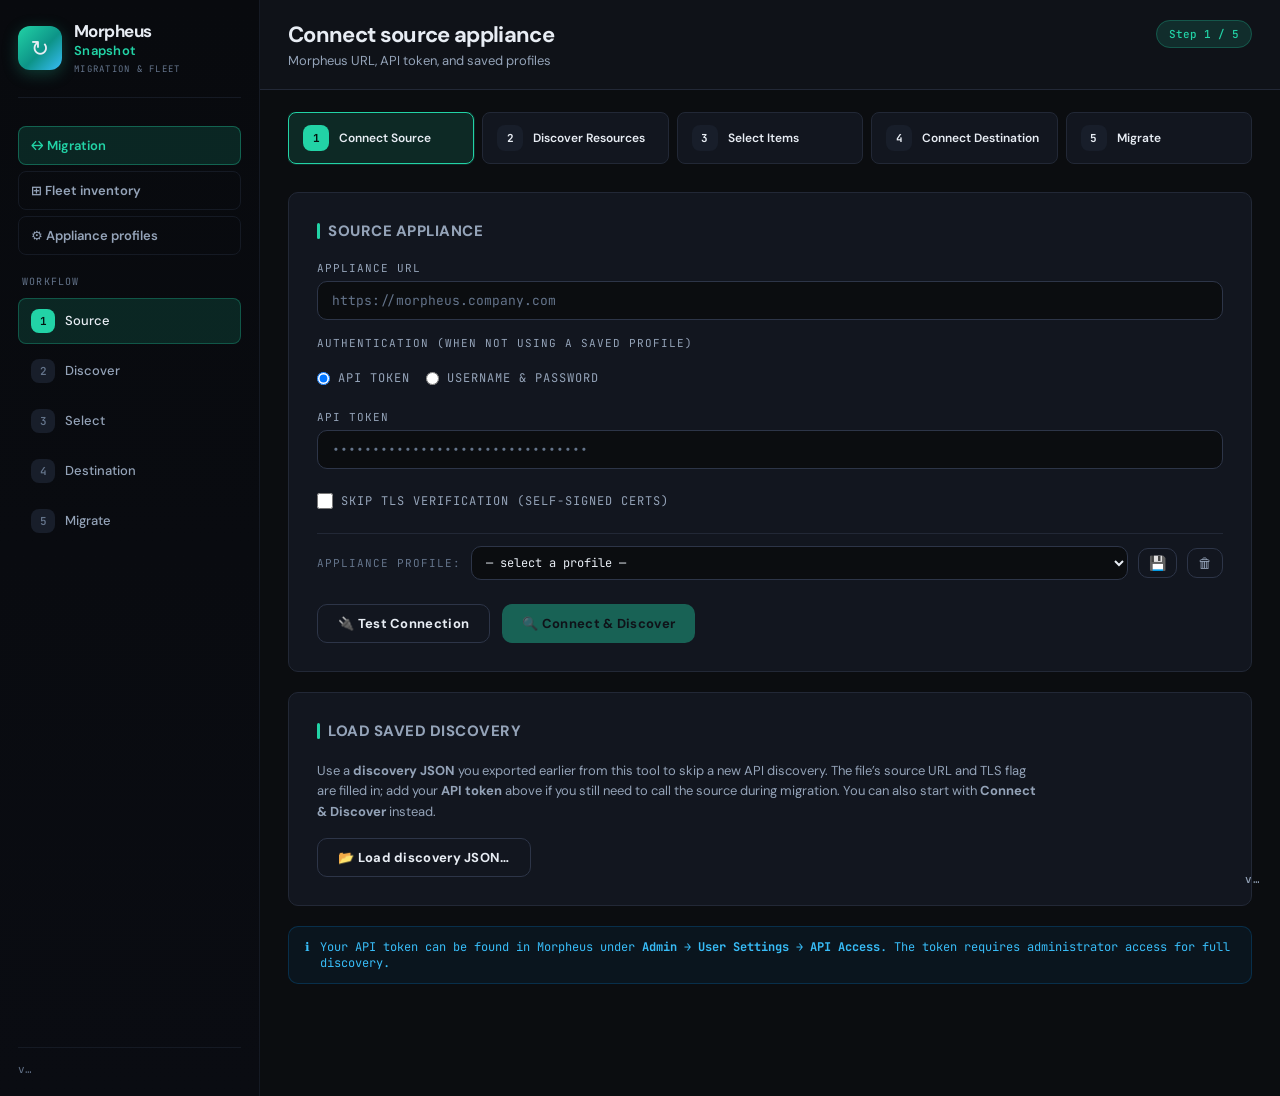
==== commit d17acdbd: "feat: PostgreSQL persistence, fleet UI, and dependency-aware migration (v1.0.2) Add JSONB-backed sto" ====
--- a/web/static/index.html
+++ b/web/static/index.html
@@ -5,98 +5,696 @@
 <meta name="viewport" content="width=device-width, initial-scale=1.0">
 <title>Morpheus Snapshot</title>
 <style>
-  @import url('https://fonts.googleapis.com/css2?family=JetBrains+Mono:wght@400;500;700&family=Syne:wght@400;600;800&display=swap');
+  @import url('https://fonts.googleapis.com/css2?family=DM+Sans:ital,opsz,wght@0,9..40,400;0,9..40,500;0,9..40,600;0,9..40,700;1,9..40,400&family=JetBrains+Mono:wght@400;500;600&display=swap');
 
   :root {
-    --bg: #0a0d12;
-    --surface: #10141c;
-    --surface2: #161c28;
-    --border: #1e2636;
-    --border2: #2a3448;
-    --accent: #00d4a8;
-    --accent2: #0099ff;
-    --accent3: #ff6b35;
-    --text: #e2e8f0;
-    --text2: #8899aa;
-    --text3: #4a5568;
-    --success: #22c55e;
-    --error: #ef4444;
-    --warn: #f59e0b;
-    --radius: 6px;
+    --bg: #0b0d10;
+    --bg-elevated: #0f1218;
+    --surface: #12161f;
+    --surface2: #181e2a;
+    --sidebar-bg: #080a0e;
+    --sidebar-border: #151a24;
+    --border: #222836;
+    --border2: #2d3548;
+    --accent: #22d3a6;
+    --accent-dim: rgba(34, 211, 166, 0.14);
+    --accent2: #38bdf8;
+    --accent3: #f97316;
+    --text: #e8edf4;
+    --text2: #94a3b8;
+    --text3: #64748b;
+    --success: #34d399;
+    --error: #f87171;
+    --warn: #fbbf24;
+    --radius: 10px;
+    --radius-sm: 8px;
+    --shadow: 0 4px 24px rgba(0, 0, 0, 0.35);
+    --font-ui: 'DM Sans', system-ui, sans-serif;
+    --font-mono: 'JetBrains Mono', ui-monospace, monospace;
   }
 
   * { box-sizing: border-box; margin: 0; padding: 0; }
 
+  html { height: 100%; }
+
   body {
-    font-family: 'Syne', sans-serif;
+    font-family: var(--font-ui);
     background: var(--bg);
     color: var(--text);
-    min-height: 100vh;
+    min-height: 100%;
     overflow-x: hidden;
   }
 
-  /* Grid background */
   body::before {
     content: '';
     position: fixed;
     inset: 0;
-    background-image:
-      linear-gradient(rgba(0, 212, 168, 0.03) 1px, transparent 1px),
-      linear-gradient(90deg, rgba(0, 212, 168, 0.03) 1px, transparent 1px);
-    background-size: 40px 40px;
+    background:
+      radial-gradient(ellipse 80% 50% at 100% -10%, rgba(34, 211, 166, 0.08), transparent),
+      radial-gradient(ellipse 60% 40% at 0% 100%, rgba(56, 189, 248, 0.06), transparent);
     pointer-events: none;
     z-index: 0;
   }
 
-  .app {
+  /* —— App shell: dark sidebar + main —— */
+  .app-shell {
     position: relative;
     z-index: 1;
-    max-width: 1280px;
-    margin: 0 auto;
-    padding: 0 24px 60px;
-  }
-
-  /* Header */
-  header {
     display: flex;
-    align-items: center;
-    justify-content: space-between;
-    padding: 24px 0 20px;
-    border-bottom: 1px solid var(--border);
-    margin-bottom: 32px;
-  }
-
-  .logo {
+    min-height: 100vh;
+  }
+
+  .sidebar {
+    width: 260px;
+    flex-shrink: 0;
+    background: linear-gradient(180deg, var(--sidebar-bg) 0%, #0a0c12 100%);
+    border-right: 1px solid var(--sidebar-border);
+    display: flex;
+    flex-direction: column;
+    padding: 22px 18px 20px;
+  }
+
+  .sidebar-brand {
     display: flex;
     align-items: center;
     gap: 12px;
-  }
-
-  .logo-icon {
-    width: 40px; height: 40px;
-    background: linear-gradient(135deg, var(--accent), var(--accent2));
-    border-radius: var(--radius);
-    display: flex; align-items: center; justify-content: center;
-    font-size: 20px;
-  }
-
-  .logo-text {
-    font-size: 20px;
-    font-weight: 800;
-    letter-spacing: -0.5px;
-  }
-
-  .logo-text span {
+    margin-bottom: 28px;
+    padding-bottom: 22px;
+    border-bottom: 1px solid var(--sidebar-border);
+  }
+
+  .sidebar-logo {
+    width: 44px;
+    height: 44px;
+    border-radius: 12px;
+    background: linear-gradient(135deg, var(--accent), #0d9488 55%, var(--accent2));
+    display: flex;
+    align-items: center;
+    justify-content: center;
+    font-size: 22px;
+    box-shadow: 0 4px 16px rgba(34, 211, 166, 0.25);
+  }
+
+  .sidebar-title {
+    display: block;
+    font-size: 17px;
+    font-weight: 700;
+    letter-spacing: -0.03em;
+    line-height: 1.15;
+  }
+
+  .sidebar-accent {
+    display: block;
+    font-size: 13px;
+    font-weight: 600;
     color: var(--accent);
-  }
-
-  .logo-sub {
-    font-family: 'JetBrains Mono', monospace;
+    letter-spacing: 0.02em;
+  }
+
+  .sidebar-tagline {
+    display: block;
+    font-family: var(--font-mono);
+    font-size: 9px;
+    color: var(--text3);
+    text-transform: uppercase;
+    letter-spacing: 0.14em;
+    margin-top: 4px;
+  }
+
+  .sidebar-section-label {
+    font-family: var(--font-mono);
     font-size: 10px;
     color: var(--text3);
-    letter-spacing: 2px;
     text-transform: uppercase;
-    margin-top: 1px;
+    letter-spacing: 0.12em;
+    margin-bottom: 10px;
+    padding-left: 4px;
+  }
+
+  .sidebar-steps { display: flex; flex-direction: column; gap: 4px; }
+
+  .sidebar-step {
+    display: flex;
+    align-items: center;
+    gap: 10px;
+    padding: 10px 12px;
+    border-radius: var(--radius-sm);
+    font-size: 13px;
+    font-weight: 500;
+    color: var(--text2);
+    border: 1px solid transparent;
+    transition: background 0.15s, border-color 0.15s, color 0.15s;
+  }
+
+  .sidebar-step .sidx {
+    width: 24px;
+    height: 24px;
+    border-radius: 8px;
+    background: var(--surface2);
+    font-family: var(--font-mono);
+    font-size: 11px;
+    font-weight: 600;
+    display: flex;
+    align-items: center;
+    justify-content: center;
+    color: var(--text3);
+    flex-shrink: 0;
+  }
+
+  .sidebar-step.active {
+    background: var(--accent-dim);
+    border-color: rgba(34, 211, 166, 0.28);
+    color: var(--text);
+  }
+
+  .sidebar-step.active .sidx {
+    background: var(--accent);
+    color: #04120e;
+  }
+
+  .sidebar-step.done { color: var(--text); }
+  .sidebar-step.done .sidx {
+    background: rgba(52, 211, 153, 0.2);
+    color: var(--success);
+  }
+
+  .sidebar-mode-nav {
+    display: flex;
+    flex-direction: column;
+    gap: 6px;
+    margin-bottom: 20px;
+  }
+
+  .mode-btn {
+    width: 100%;
+    text-align: left;
+    padding: 10px 12px;
+    border-radius: var(--radius-sm);
+    border: 1px solid var(--sidebar-border);
+    background: transparent;
+    color: var(--text2);
+    font-family: var(--font-ui);
+    font-size: 13px;
+    font-weight: 600;
+    cursor: pointer;
+    transition: background 0.15s, border-color 0.15s, color 0.15s;
+  }
+
+  .mode-btn:hover { border-color: var(--border2); color: var(--text); }
+  .mode-btn.active {
+    background: var(--accent-dim);
+    border-color: rgba(34, 211, 166, 0.35);
+    color: var(--accent);
+  }
+
+  .fleet-grid {
+    display: grid;
+    grid-template-columns: repeat(auto-fill, minmax(320px, 1fr));
+    gap: 16px;
+    margin-top: 20px;
+  }
+
+  .fleet-card {
+    background: var(--surface);
+    border: 1px solid var(--border);
+    border-radius: var(--radius);
+    padding: 18px;
+    box-shadow: var(--shadow);
+  }
+
+  .fleet-card h3 {
+    font-size: 15px;
+    font-weight: 700;
+    margin-bottom: 6px;
+    word-break: break-all;
+  }
+
+  .fleet-card .meta {
+    font-family: var(--font-mono);
+    font-size: 11px;
+    color: var(--text3);
+    margin-bottom: 12px;
+  }
+
+  .health-pill {
+    display: inline-block;
+    font-size: 10px;
+    font-weight: 700;
+    text-transform: uppercase;
+    letter-spacing: 0.06em;
+    padding: 3px 8px;
+    border-radius: 4px;
+    margin-right: 6px;
+  }
+
+  .health-pill.ok { background: rgba(52, 211, 153, 0.15); color: var(--success); }
+  .health-pill.warn { background: rgba(251, 191, 36, 0.15); color: var(--warn); }
+  .health-pill.err { background: rgba(248, 113, 113, 0.15); color: var(--error); }
+
+  .appliance-table {
+    width: 100%;
+    border-collapse: collapse;
+    font-size: 13px;
+    margin-top: 12px;
+  }
+
+  .appliance-table th,
+  .appliance-table td {
+    text-align: left;
+    padding: 10px 12px;
+    border-bottom: 1px solid var(--border);
+  }
+
+  .appliance-table th {
+    font-family: var(--font-mono);
+    font-size: 10px;
+    text-transform: uppercase;
+    letter-spacing: 0.08em;
+    color: var(--text3);
+  }
+
+  .appliance-table tbody tr.clickable-row { cursor: pointer; transition: background 0.12s; }
+  .appliance-table tbody tr.clickable-row:hover { background: var(--surface2); }
+
+  .fleet-detail-back {
+    display: flex;
+    align-items: center;
+    gap: 12px;
+    margin-bottom: 18px;
+  }
+
+  .fleet-detail-header {
+    display: flex;
+    flex-wrap: wrap;
+    align-items: flex-start;
+    justify-content: space-between;
+    gap: 16px;
+    margin-bottom: 20px;
+  }
+
+  .fleet-detail-header h2 {
+    font-size: 22px;
+    font-weight: 800;
+    margin: 0 0 6px;
+  }
+
+  .fleet-detail-meta {
+    font-family: var(--font-mono);
+    font-size: 12px;
+    color: var(--text3);
+    line-height: 1.6;
+  }
+
+  .fleet-detail-stats {
+    display: flex;
+    flex-wrap: wrap;
+    gap: 10px;
+    margin-bottom: 20px;
+  }
+
+  .fleet-detail-section {
+    margin-top: 20px;
+  }
+
+  .fleet-detail-section h3 {
+    font-size: 13px;
+    font-weight: 700;
+    text-transform: uppercase;
+    letter-spacing: 0.06em;
+    color: var(--text2);
+    margin: 0 0 12px;
+    padding-bottom: 8px;
+    border-bottom: 1px solid var(--border);
+  }
+
+  .fleet-kv-grid {
+    display: grid;
+    grid-template-columns: repeat(auto-fill, minmax(200px, 1fr));
+    gap: 10px 16px;
+    margin-bottom: 12px;
+  }
+
+  .fleet-kv {
+    background: var(--surface2);
+    border: 1px solid var(--border);
+    border-radius: var(--radius-sm);
+    padding: 10px 12px;
+  }
+
+  .fleet-kv .k { font-size: 10px; text-transform: uppercase; letter-spacing: 0.06em; color: var(--text3); margin-bottom: 4px; }
+  .fleet-kv .v { font-size: 13px; font-weight: 600; word-break: break-word; }
+
+  .fleet-json-block {
+    background: #0d1117;
+    border: 1px solid var(--border);
+    border-radius: var(--radius-sm);
+    padding: 12px;
+    font-family: var(--font-mono);
+    font-size: 11px;
+    color: var(--text2);
+    max-height: 280px;
+    overflow: auto;
+    white-space: pre-wrap;
+    word-break: break-word;
+  }
+
+  .fleet-detail-toolbar {
+    display: flex;
+    flex-wrap: wrap;
+    gap: 10px;
+    align-items: center;
+    margin-bottom: 14px;
+  }
+
+  .fleet-detail-toolbar input[type="search"] {
+    flex: 1;
+    min-width: 200px;
+    padding: 8px 12px;
+    border: 1px solid var(--border);
+    border-radius: var(--radius-sm);
+    background: var(--surface);
+    color: var(--text);
+    font-size: 13px;
+  }
+
+  .fleet-detail-filters {
+    display: flex;
+    flex-wrap: wrap;
+    gap: 6px;
+    margin-bottom: 14px;
+  }
+
+  .relation-graph-wrap {
+    margin-top: 14px;
+    border: 1px solid var(--border);
+    border-radius: var(--radius-sm);
+    background: #0b1220;
+    padding: 10px;
+    overflow: auto;
+  }
+  .relation-graph {
+    position: relative;
+    min-width: 760px;
+    min-height: 340px;
+  }
+  .relation-graph svg {
+    position: absolute;
+    inset: 0;
+    width: 100%;
+    height: 100%;
+  }
+  .relation-node {
+    position: absolute;
+    width: 180px;
+    min-height: 52px;
+    border: 1px solid var(--border2);
+    border-radius: 10px;
+    background: linear-gradient(180deg, #111a2d 0%, #0f172a 100%);
+    padding: 8px 10px;
+    box-shadow: 0 6px 18px rgba(0,0,0,.25);
+  }
+  .relation-node.clickable { cursor: pointer; transition: border-color .12s, transform .12s; }
+  .relation-node.clickable:hover { border-color: #5ea0ff; transform: translateY(-1px); }
+  .relation-node .n-title {
+    font-size: 12px;
+    font-weight: 700;
+    color: var(--text);
+    line-height: 1.3;
+    word-break: break-word;
+  }
+  .relation-node .n-sub {
+    font-size: 10px;
+    text-transform: uppercase;
+    letter-spacing: .06em;
+    color: var(--text3);
+    margin-top: 4px;
+  }
+
+  .sidebar-spacer { flex: 1; min-height: 16px; }
+
+  .sidebar-foot {
+    padding-top: 14px;
+    border-top: 1px solid var(--sidebar-border);
+    font-family: var(--font-mono);
+    font-size: 11px;
+    color: var(--text3);
+  }
+
+  .shell-main {
+    flex: 1;
+    min-width: 0;
+    display: flex;
+    flex-direction: column;
+    background: var(--bg);
+  }
+
+  .topbar {
+    display: flex;
+    align-items: flex-start;
+    justify-content: space-between;
+    gap: 20px;
+    padding: 22px 28px 18px;
+    background: var(--bg-elevated);
+    border-bottom: 1px solid var(--border);
+    flex-wrap: wrap;
+  }
+
+  .page-title {
+    font-size: 22px;
+    font-weight: 700;
+    letter-spacing: -0.03em;
+    line-height: 1.2;
+    margin-bottom: 4px;
+  }
+
+  .page-sub {
+    font-size: 13px;
+    color: var(--text2);
+    max-width: 560px;
+    line-height: 1.45;
+  }
+
+  .pill-step {
+    font-family: var(--font-mono);
+    font-size: 11px;
+    font-weight: 500;
+    color: var(--accent);
+    background: var(--accent-dim);
+    border: 1px solid rgba(34, 211, 166, 0.25);
+    padding: 6px 12px;
+    border-radius: 999px;
+    white-space: nowrap;
+  }
+
+  .content-scroll {
+    flex: 1;
+    overflow: auto;
+    padding: 22px 28px 100px;
+    max-width: 1320px;
+    width: 100%;
+    margin: 0 auto;
+  }
+
+  /* Steps as compact rail */
+  .steps {
+    display: flex;
+    align-items: stretch;
+    gap: 8px;
+    margin-bottom: 24px;
+    overflow-x: auto;
+    padding-bottom: 4px;
+  }
+
+  .step {
+    flex: 1;
+    min-width: 120px;
+    display: flex;
+    align-items: center;
+    gap: 10px;
+    padding: 12px 14px;
+    background: var(--surface);
+    border: 1px solid var(--border);
+    border-radius: var(--radius-sm);
+    cursor: default;
+    transition: border-color 0.2s, box-shadow 0.2s;
+    white-space: nowrap;
+  }
+
+  .step + .step { margin-left: 0; }
+
+  .step:first-child,
+  .step:last-child { border-radius: var(--radius-sm); }
+
+  .step.active {
+    border-color: var(--accent);
+    box-shadow: 0 0 0 1px rgba(34, 211, 166, 0.15);
+    background: var(--accent-dim);
+  }
+
+  .step.done {
+    border-color: rgba(52, 211, 153, 0.35);
+    background: rgba(52, 211, 153, 0.06);
+  }
+
+  .step-num {
+    width: 26px;
+    height: 26px;
+    border-radius: 8px;
+    background: var(--surface2);
+    display: flex;
+    align-items: center;
+    justify-content: center;
+    font-family: var(--font-mono);
+    font-size: 11px;
+    font-weight: 700;
+    flex-shrink: 0;
+  }
+
+  .step.active .step-num { background: var(--accent); color: #04120e; }
+  .step.done .step-num { background: rgba(52, 211, 153, 0.25); color: var(--success); }
+
+  .step-label { font-size: 12px; font-weight: 600; }
+
+  /* Dashboard widgets (select + results) */
+  .dash-grid {
+    display: grid;
+    grid-template-columns: 1.4fr 1fr 280px;
+    gap: 16px;
+    margin-bottom: 20px;
+  }
+
+  .dash-card {
+    background: var(--surface);
+    border: 1px solid var(--border);
+    border-radius: var(--radius);
+    padding: 18px 20px;
+    box-shadow: var(--shadow);
+  }
+
+  .dash-span-2 { grid-column: span 1; }
+
+  .dash-card-title {
+    font-size: 11px;
+    font-weight: 600;
+    text-transform: uppercase;
+    letter-spacing: 0.08em;
+    color: var(--text3);
+    margin-bottom: 14px;
+    font-family: var(--font-mono);
+  }
+
+  .chart-host {
+    min-height: 200px;
+    overflow: hidden;
+  }
+
+  .chart-host svg { width: 100%; height: auto; display: block; }
+
+  .bar-row {
+    display: grid;
+    grid-template-columns: 100px 1fr 36px;
+    align-items: center;
+    gap: 10px;
+    margin-bottom: 8px;
+    font-size: 11px;
+  }
+
+  .bar-name {
+    color: var(--text2);
+    overflow: hidden;
+    text-overflow: ellipsis;
+    white-space: nowrap;
+    font-family: var(--font-mono);
+  }
+
+  .bar-track {
+    height: 8px;
+    background: var(--bg);
+    border-radius: 4px;
+    overflow: hidden;
+  }
+
+  .bar-fill {
+    height: 100%;
+    border-radius: 4px;
+    background: linear-gradient(90deg, var(--accent), var(--accent2));
+    transition: width 0.4s ease;
+  }
+
+  .bar-count {
+    text-align: right;
+    font-family: var(--font-mono);
+    color: var(--accent);
+    font-weight: 600;
+  }
+
+  .overview-mini { display: flex; flex-direction: column; gap: 12px; }
+
+  .overview-row {
+    display: flex;
+    justify-content: space-between;
+    align-items: baseline;
+    padding-bottom: 10px;
+    border-bottom: 1px solid var(--border);
+  }
+
+  .overview-row:last-child { border-bottom: none; padding-bottom: 0; }
+
+  .ov-label { font-size: 12px; color: var(--text2); }
+  .ov-val { font-family: var(--font-mono); font-size: 20px; font-weight: 700; color: var(--accent); }
+
+  .donut-host {
+    display: flex;
+    flex-direction: column;
+    align-items: center;
+    justify-content: center;
+    gap: 8px;
+    min-height: 180px;
+  }
+
+  .donut-host svg { flex-shrink: 0; }
+
+  .donut-legend {
+    font-family: var(--font-mono);
+    font-size: 10px;
+    color: var(--text2);
+    text-align: center;
+    line-height: 1.5;
+  }
+
+  .results-chart-row {
+    display: grid;
+    grid-template-columns: 1fr 1fr;
+    gap: 16px;
+    margin-bottom: 20px;
+  }
+
+  @media (max-width: 1100px) {
+    .dash-grid { grid-template-columns: 1fr; }
+    .results-chart-row { grid-template-columns: 1fr; }
+  }
+
+  @media (max-width: 900px) {
+    .app-shell { flex-direction: column; }
+    .sidebar {
+      width: 100%;
+      flex-direction: row;
+      flex-wrap: wrap;
+      align-items: center;
+      gap: 12px;
+      padding: 16px;
+    }
+    .sidebar-brand { margin-bottom: 0; padding-bottom: 0; border-bottom: none; flex: 1; min-width: 200px; }
+    .sidebar-section-label { display: none; }
+    .sidebar-steps {
+      flex-direction: row;
+      flex-wrap: wrap;
+      width: 100%;
+      gap: 6px;
+    }
+    .sidebar-step { flex: 1; min-width: 100px; justify-content: center; }
+    .sidebar-spacer { display: none; }
+    .sidebar-foot { width: 100%; border-top: 1px solid var(--sidebar-border); padding-top: 10px; }
   }
 
   .badge {
@@ -128,61 +726,6 @@
     color: var(--text2);
   }
 
-  /* Steps */
-  .steps {
-    display: flex;
-    align-items: center;
-    gap: 0;
-    margin-bottom: 32px;
-    overflow-x: auto;
-    padding-bottom: 4px;
-  }
-
-  .step {
-    display: flex;
-    align-items: center;
-    gap: 10px;
-    padding: 10px 20px;
-    background: var(--surface);
-    border: 1px solid var(--border);
-    cursor: default;
-    transition: all 0.2s;
-    white-space: nowrap;
-  }
-
-  .step:first-child { border-radius: var(--radius) 0 0 var(--radius); }
-  .step:last-child { border-radius: 0 var(--radius) var(--radius) 0; }
-
-  .step + .step { border-left: none; }
-
-  .step.active {
-    background: rgba(0, 212, 168, 0.08);
-    border-color: var(--accent);
-    color: var(--accent);
-  }
-
-  .step.done {
-    background: rgba(34, 197, 94, 0.06);
-    border-color: rgba(34, 197, 94, 0.3);
-    color: var(--success);
-  }
-
-  .step-num {
-    width: 22px; height: 22px;
-    border-radius: 50%;
-    background: var(--border2);
-    display: flex; align-items: center; justify-content: center;
-    font-family: 'JetBrains Mono', monospace;
-    font-size: 11px;
-    font-weight: 700;
-    flex-shrink: 0;
-  }
-
-  .step.active .step-num { background: var(--accent); color: var(--bg); }
-  .step.done .step-num { background: var(--success); color: var(--bg); }
-
-  .step-label { font-size: 13px; font-weight: 600; }
-
   /* Panels */
   .panel {
     background: var(--surface);
@@ -228,7 +771,7 @@
   .form-group.full { grid-column: 1 / -1; }
 
   label {
-    font-family: 'JetBrains Mono', monospace;
+    font-family: var(--font-mono);
     font-size: 11px;
     color: var(--text2);
     letter-spacing: 1px;
@@ -277,7 +820,7 @@
     gap: 8px;
     padding: 10px 20px;
     border-radius: var(--radius);
-    font-family: 'Syne', sans-serif;
+    font-family: var(--font-ui);
     font-size: 13px;
     font-weight: 700;
     letter-spacing: 0.3px;
@@ -338,6 +881,7 @@
 
   .conn-status.ok { background: rgba(34, 197, 94, 0.08); border-color: rgba(34, 197, 94, 0.3); color: var(--success); }
   .conn-status.err { background: rgba(239, 68, 68, 0.08); border-color: rgba(239, 68, 68, 0.3); color: var(--error); }
+  .conn-status.warn { background: rgba(245, 158, 11, 0.08); border-color: rgba(245, 158, 11, 0.3); color: var(--warn); }
   .conn-status.loading { color: var(--text2); }
 
   .dot {
@@ -388,30 +932,31 @@
   .stats-bar {
     display: flex;
     flex-wrap: wrap;
-    gap: 2px;
+    gap: 12px;
     margin-bottom: 24px;
   }
 
   .stats-bar.migration-stats .stat-chip {
     flex: 1 1 82px;
     min-width: 78px;
-    max-width: 120px;
+    max-width: 140px;
   }
 
   .stat-chip {
     flex: 1;
-    background: var(--surface2);
+    background: var(--surface);
     border: 1px solid var(--border);
-    border-radius: 4px;
-    padding: 12px 16px;
+    border-radius: var(--radius-sm);
+    padding: 16px 18px;
     display: flex;
     flex-direction: column;
-    gap: 4px;
+    gap: 6px;
     min-width: 0;
+    box-shadow: 0 2px 12px rgba(0, 0, 0, 0.2);
   }
 
   .stat-num {
-    font-family: 'JetBrains Mono', monospace;
+    font-family: var(--font-mono);
     font-size: 22px;
     font-weight: 700;
     color: var(--accent);
@@ -779,6 +1324,70 @@
   .empty h3 { font-size: 16px; color: var(--text2); margin-bottom: 8px; }
   .empty p { font-size: 13px; font-family: 'JetBrains Mono', monospace; }
 
+
+  /* Saved profiles */
+  .profiles-row {
+    display: flex;
+    align-items: center;
+    gap: 10px;
+    padding: 12px 0 4px;
+    border-top: 1px solid var(--border);
+    margin-top: 16px;
+    flex-wrap: wrap;
+  }
+
+  .profiles-label {
+    font-family: 'JetBrains Mono', monospace;
+    font-size: 11px;
+    color: var(--text3);
+    text-transform: uppercase;
+    letter-spacing: 1px;
+    white-space: nowrap;
+  }
+
+  .profile-select {
+    flex: 1;
+    min-width: 160px;
+    background: var(--bg);
+    border: 1px solid var(--border2);
+    border-radius: var(--radius);
+    color: var(--text);
+    font-family: 'JetBrains Mono', monospace;
+    font-size: 12px;
+    padding: 7px 10px;
+    outline: none;
+    cursor: pointer;
+  }
+
+  .profile-select:focus { border-color: var(--accent); }
+  .profile-select option { background: var(--surface2); }
+
+  .btn-icon {
+    padding: 7px 10px;
+    font-size: 14px;
+    border-radius: var(--radius);
+    border: 1px solid var(--border2);
+    background: transparent;
+    color: var(--text2);
+    cursor: pointer;
+    transition: all 0.15s;
+    line-height: 1;
+  }
+
+  .btn-icon:hover { border-color: var(--accent); color: var(--accent); }
+  .btn-icon.del:hover { border-color: var(--error); color: var(--error); }
+
+  .save-name-row {
+    display: flex;
+    gap: 8px;
+    margin-top: 10px;
+    align-items: center;
+  }
+
+  .save-name-row input {
+    flex: 1;
+  }
+
   /* Hide/Show utility */
   .hidden { display: none !important; }
 
@@ -792,23 +1401,261 @@
     .form-grid { grid-template-columns: 1fr; }
     .stats-bar { flex-wrap: wrap; }
     .stat-chip { min-width: calc(50% - 1px); flex: none; }
-    header { flex-direction: column; gap: 12px; align-items: flex-start; }
-    .steps { gap: 0; }
+    .topbar { flex-direction: column; align-items: flex-start; }
+    .steps { gap: 6px; }
   }
 </style>
 </head>
 <body>
-<div class="app">
-  <header>
-    <div class="logo">
-      <div class="logo-icon">🔄</div>
+<div class="app-shell">
+  <aside class="sidebar" aria-label="Primary">
+    <div class="sidebar-brand">
+      <div class="sidebar-logo" aria-hidden="true">↻</div>
       <div>
-        <div class="logo-text">Morpheus <span>Snapshot</span></div>
-        <div class="logo-sub">Appliance Migration Tool</div>
+        <span class="sidebar-title">Morpheus</span>
+        <span class="sidebar-accent">Snapshot</span>
+        <span class="sidebar-tagline" id="sidebarTagline">Migration &amp; Fleet</span>
       </div>
     </div>
-  </header>
-
+    <div class="sidebar-mode-nav" role="tablist" aria-label="Application mode">
+      <button type="button" class="mode-btn active" id="modeBtnMigration" onclick="setAppMode('migration')">↔ Migration</button>
+      <button type="button" class="mode-btn" id="modeBtnFleet" onclick="setAppMode('fleet')">⊞ Fleet inventory</button>
+      <button type="button" class="mode-btn" id="modeBtnProfiles" onclick="setAppMode('profiles')">⚙ Appliance profiles</button>
+    </div>
+    <div class="sidebar-section-label" id="sidebarSectionLabel">Workflow</div>
+    <nav class="sidebar-steps" id="migrationSidebarSteps" aria-label="Steps">
+      <div class="sidebar-step active" data-step="1"><span class="sidx">1</span><span>Source</span></div>
+      <div class="sidebar-step" data-step="2"><span class="sidx">2</span><span>Discover</span></div>
+      <div class="sidebar-step" data-step="3"><span class="sidx">3</span><span>Select</span></div>
+      <div class="sidebar-step" data-step="4"><span class="sidx">4</span><span>Destination</span></div>
+      <div class="sidebar-step" data-step="5"><span class="sidx">5</span><span>Migrate</span></div>
+    </nav>
+    <nav class="sidebar-steps hidden" id="fleetSidebarSteps" aria-label="Fleet sections">
+      <div class="sidebar-step active" data-fleet-sub="inventory" onclick="setFleetSubView('inventory')"><span class="sidx">⊞</span><span>Inventory</span></div>
+      <div class="sidebar-step" data-fleet-sub="appliances" onclick="setFleetSubView('appliances')"><span class="sidx">◉</span><span>Appliances</span></div>
+      <div class="sidebar-step" data-fleet-sub="relations" onclick="setFleetSubView('relations')"><span class="sidx">🕸</span><span>Relations</span></div>
+      <div class="sidebar-step" data-fleet-sub="add" onclick="setFleetSubView('add')"><span class="sidx">+</span><span>Add appliances</span></div>
+    </nav>
+    <div class="sidebar-spacer"></div>
+    <div class="sidebar-foot">
+      <span id="appVersionSidebar" class="sidebar-version">v…</span>
+    </div>
+  </aside>
+  <div class="shell-main">
+    <header class="topbar">
+      <div>
+        <h1 class="page-title" id="pageTitle">Connect source appliance</h1>
+        <p class="page-sub" id="pageSubtitle">Morpheus URL, API token, and saved profiles</p>
+      </div>
+      <div class="topbar-right">
+        <span class="pill-step" id="stepPill">Step 1 / 5</span>
+      </div>
+    </header>
+    <div class="content-scroll">
+
+  <!-- FLEET: inventory + add appliances -->
+  <div id="view-fleet" class="hidden">
+    <div id="fleet-view-inventory">
+      <div class="panel">
+        <div class="panel-title">Fleet inventory</div>
+        <p style="font-size:13px;color:var(--text2);margin:0 0 16px;line-height:1.5;">
+          Saved appliance profiles (shared with Migration). Select rows with checkboxes, then <strong>Discover selected</strong>, or discover individually.
+        </p>
+        <div class="profiles-row" style="margin-bottom:16px;">
+          <span class="profiles-label">Profile:</span>
+          <select class="profile-select" id="fleetProfileSelect" onchange="loadProfile('fleet', this.value)">
+            <option value="">— select a profile —</option>
+          </select>
+          <button type="button" class="btn btn-secondary" style="padding:7px 12px;font-size:12px;" onclick="setFleetSubView('add')">+ Add appliance</button>
+        </div>
+        <div class="btn-row" style="margin-top:0;margin-bottom:16px;">
+          <button type="button" class="btn btn-primary" id="btnDiscoverAll" onclick="fleetDiscoverAll()">🔍 Discover all profiles</button>
+          <button type="button" class="btn btn-secondary" onclick="fleetDiscoverSelected()">Discover selected</button>
+          <button type="button" class="btn btn-secondary" onclick="loadProfilesList()">↻ Refresh</button>
+        </div>
+        <div id="fleetDiscoverStatus" class="hidden conn-status loading"></div>
+        <table class="appliance-table" id="applianceTable">
+          <thead>
+            <tr>
+              <th style="width:40px;"><input type="checkbox" id="fleetInventorySelectAll" title="Select all" onchange="toggleFleetInventorySelectAll(this.checked)" /></th>
+              <th>Name</th><th>URL</th><th>Auth</th><th></th>
+            </tr>
+          </thead>
+          <tbody id="applianceTableBody"></tbody>
+        </table>
+      </div>
+    </div>
+
+    <div id="fleet-view-appliances" class="hidden">
+      <div id="fleet-appliances-list">
+        <div class="panel">
+          <div class="panel-title">Discovered appliances</div>
+          <p style="font-size:13px;color:var(--text2);margin:0 0 16px;line-height:1.5;">
+            Click a row to open a comprehensive discovery report. Run discovery from <strong>Inventory</strong> to refresh.
+          </p>
+          <div class="btn-row" style="margin-top:0;margin-bottom:16px;">
+            <button type="button" class="btn btn-secondary" onclick="setFleetSubView('inventory')">⊞ Go to Inventory</button>
+            <button type="button" class="btn btn-primary" onclick="fleetDiscoverAll()">🔍 Discover all</button>
+            <button type="button" class="btn btn-secondary" onclick="loadFleetDiscoveredFromServer()">↻ Load cached</button>
+          </div>
+          <table class="appliance-table" id="fleetAppliancesTable">
+            <thead>
+              <tr>
+                <th>Name</th>
+                <th>URL</th>
+                <th>Health</th>
+                <th>Resources</th>
+                <th>Discovered</th>
+                <th></th>
+              </tr>
+            </thead>
+            <tbody id="fleetAppliancesTableBody"></tbody>
+          </table>
+        </div>
+      </div>
+
+      <div id="fleet-appliance-detail" class="hidden">
+        <div class="fleet-detail-back">
+          <button type="button" class="btn btn-secondary" onclick="fleetDetailBack()">← Back to appliances</button>
+          <button type="button" class="btn btn-secondary" id="fleetDetailRediscoverBtn" onclick="fleetDetailRediscover()">↻ Rediscover</button>
+        </div>
+        <div class="panel">
+          <div class="fleet-detail-header">
+            <div>
+              <h2 id="fleetDetailName">—</h2>
+              <div class="fleet-detail-meta" id="fleetDetailMeta"></div>
+            </div>
+            <div id="fleetDetailHealthPill"></div>
+          </div>
+          <div class="fleet-detail-stats" id="fleetDetailStats"></div>
+          <div id="fleetDetailErrors" class="hidden"></div>
+        </div>
+
+        <div class="panel fleet-detail-section">
+          <h3>License</h3>
+          <div id="fleetDetailLicenseKv" class="fleet-kv-grid"></div>
+          <div id="fleetDetailLicenseErr" class="hidden" style="color:var(--warn);font-size:13px;margin-bottom:10px;"></div>
+          <details style="margin-top:8px;">
+            <summary style="cursor:pointer;font-size:12px;color:var(--text2);">Raw license JSON</summary>
+            <pre class="fleet-json-block" id="fleetDetailLicenseRaw"></pre>
+          </details>
+        </div>
+
+        <div class="panel fleet-detail-section">
+          <h3>Health</h3>
+          <div id="fleetDetailHealthKv" class="fleet-kv-grid"></div>
+          <div id="fleetDetailHealthErr" class="hidden" style="color:var(--warn);font-size:13px;margin-bottom:10px;"></div>
+          <details style="margin-top:8px;">
+            <summary style="cursor:pointer;font-size:12px;color:var(--text2);">Raw health JSON</summary>
+            <pre class="fleet-json-block" id="fleetDetailHealthRaw"></pre>
+          </details>
+        </div>
+
+        <div class="panel fleet-detail-section">
+          <h3>Discovered resources</h3>
+          <div class="fleet-detail-toolbar">
+            <input type="search" id="fleetDetailSearch" placeholder="Search by name, type, or ID…" oninput="renderFleetDetailDiscovery()" />
+          </div>
+          <div class="fleet-detail-filters" id="fleetDetailCategoryFilters"></div>
+          <div class="dash-grid" style="margin-bottom:16px;">
+            <div class="dash-card dash-span-2">
+              <div class="dash-card-title">Resources by category</div>
+              <div id="fleetDetailCategoryChart" class="chart-host"></div>
+            </div>
+            <div class="dash-card">
+              <div class="dash-card-title">Overview</div>
+              <div id="fleetDetailOverview" class="overview-mini"></div>
+            </div>
+          </div>
+          <div id="fleetDetailCategoryList"></div>
+        </div>
+      </div>
+    </div>
+
+    <div id="fleet-view-add" class="hidden">
+      <div class="panel">
+        <div class="panel-title" id="profileFormTitle">Add appliance</div>
+        <p style="font-size:13px;color:var(--text2);margin:0 0 16px;line-height:1.5;">
+          Register a Morpheus appliance for fleet discovery and migration. Stored in PostgreSQL JSONB when configured, otherwise <code style="font-size:11px;">appliance-profiles.json</code>.
+        </p>
+        <div class="form-grid">
+          <div class="form-group">
+            <label>Display name</label>
+            <input type="text" id="profileName" placeholder="Production Morpheus" />
+          </div>
+          <div class="form-group full">
+            <label>Appliance URL</label>
+            <input type="url" id="profileUrl" placeholder="https://morpheus.company.com" />
+          </div>
+          <div class="form-group full">
+            <label>Authentication</label>
+            <div style="display:flex;gap:16px;margin-top:6px;">
+              <label class="checkbox-label"><input type="radio" name="profileAuth" value="token" checked onchange="toggleProfileAuthFields()" /> API token</label>
+              <label class="checkbox-label"><input type="radio" name="profileAuth" value="password" onchange="toggleProfileAuthFields()" /> Username &amp; password</label>
+            </div>
+          </div>
+          <div class="form-group full" id="profileTokenGroup">
+            <label>API token</label>
+            <input type="password" id="profileToken" placeholder="Bearer token from Morpheus" />
+          </div>
+          <div class="form-group" id="profileUserGroup" style="display:none;">
+            <label>Username</label>
+            <input type="text" id="profileUsername" placeholder="admin" autocomplete="username" />
+          </div>
+          <div class="form-group" id="profilePassGroup" style="display:none;">
+            <label>Password</label>
+            <input type="password" id="profilePassword" placeholder="••••••••" autocomplete="current-password" />
+          </div>
+          <div class="form-group">
+            <label class="checkbox-label">
+              <input type="checkbox" id="profileSkipTLS" />
+              Skip TLS verification
+            </label>
+          </div>
+        </div>
+        <input type="hidden" id="profileEditId" value="" />
+        <div id="profileFormStatus" class="hidden"></div>
+        <div class="btn-row">
+          <button type="button" class="btn btn-secondary" onclick="testProfileForm()">🔌 Test connection</button>
+          <button type="button" class="btn btn-primary" onclick="saveProfileForm()">💾 Save appliance</button>
+          <button type="button" class="btn btn-secondary hidden" id="btnProfileCancelEdit" onclick="cancelProfileForm()">Cancel</button>
+        </div>
+      </div>
+    </div>
+
+    <div id="fleet-view-relations" class="hidden">
+      <div class="panel">
+        <div class="panel-title">Relation view</div>
+        <p style="font-size:13px;color:var(--text2);margin:0 0 16px;line-height:1.5;">
+          Dependency graph for a discovered item. Click a discovered task in appliance detail to load relations.
+        </p>
+        <div class="btn-row" style="margin-top:0;margin-bottom:16px;">
+          <button type="button" class="btn btn-secondary" onclick="setFleetSubView('appliances')">← Back to appliances</button>
+        </div>
+        <div id="fleetRelationsMount"></div>
+      </div>
+    </div>
+  </div>
+
+  <!-- APPLIANCE PROFILES: list all saved profiles -->
+  <div id="view-profiles" class="hidden">
+    <div class="panel">
+      <div class="panel-title">Appliance profiles</div>
+      <p style="font-size:13px;color:var(--text2);margin:0 0 16px;line-height:1.5;">
+        All saved Morpheus connections. Add or edit under <strong>Fleet inventory → Add appliances</strong>.
+      </p>
+      <div class="btn-row" style="margin-top:0;margin-bottom:16px;">
+        <button type="button" class="btn btn-primary" onclick="setAppMode('fleet'); setFleetSubView('add'); resetProfileFormFields();">+ Add appliance</button>
+        <button type="button" class="btn btn-secondary" onclick="loadProfilesList()">↻ Refresh</button>
+      </div>
+      <table class="appliance-table">
+        <thead><tr><th>Name</th><th>URL</th><th>Auth</th><th></th></tr></thead>
+        <tbody id="profilesTableBody"></tbody>
+      </table>
+    </div>
+  </div>
+
+  <div id="migrationShell">
   <!-- Steps -->
   <div class="steps">
     <div class="step active" id="step1">
@@ -842,9 +1689,24 @@
           <label>Appliance URL</label>
           <input type="url" id="srcUrl" placeholder="https://morpheus.company.com" />
         </div>
-        <div class="form-group full">
+        <div class="form-group full" id="srcAuthTypeRow">
+          <label>Authentication (when not using a saved profile)</label>
+          <div style="display:flex;gap:16px;margin-top:6px;">
+            <label class="checkbox-label"><input type="radio" name="srcAuth" value="token" checked onchange="toggleSideAuthFields('src')" /> API token</label>
+            <label class="checkbox-label"><input type="radio" name="srcAuth" value="password" onchange="toggleSideAuthFields('src')" /> Username &amp; password</label>
+          </div>
+        </div>
+        <div class="form-group full" id="srcTokenGroup">
           <label>API Token</label>
           <input type="password" id="srcToken" placeholder="••••••••••••••••••••••••••••••••" />
+        </div>
+        <div class="form-group" id="srcUserGroup" style="display:none;">
+          <label>Username</label>
+          <input type="text" id="srcUsername" placeholder="admin" autocomplete="username" />
+        </div>
+        <div class="form-group" id="srcPassGroup" style="display:none;">
+          <label>Password</label>
+          <input type="password" id="srcPassword" placeholder="••••••••" autocomplete="current-password" />
         </div>
         <div class="form-group">
           <label class="checkbox-label">
@@ -856,6 +1718,14 @@
 
       <div id="srcStatus" class="hidden"></div>
 
+      <div class="profiles-row">
+        <span class="profiles-label">Appliance profile:</span>
+        <select class="profile-select" id="srcProfileSelect" onchange="loadProfile('src', this.value)">
+          <option value="">— select a profile —</option>
+        </select>
+        <button class="btn-icon" title="Save current as profile" onclick="promptSaveProfile('src')">💾</button>
+        <button class="btn-icon del" title="Delete selected profile" onclick="deleteProfile('src')">🗑</button>
+      </div>
       <div class="btn-row">
         <button class="btn btn-secondary" onclick="testConnection()">🔌 Test Connection</button>
         <button class="btn btn-primary" id="btnDiscover" onclick="startDiscovery()" disabled>
@@ -869,6 +1739,17 @@
         <button type="button" class="btn btn-primary" style="margin-left:8px;" onclick="restoreDiscoverySession()">Restore</button>
         <button type="button" class="btn btn-secondary" onclick="clearDiscoverySession()">Discard</button>
       </div>
+    </div>
+
+    <div class="panel" style="margin-top:18px;">
+      <div class="panel-title">Load saved discovery</div>
+      <p style="font-size:13px;color:var(--text2);margin:0 0 16px;line-height:1.55;max-width:720px;">
+        Use a <strong>discovery JSON</strong> you exported earlier from this tool to skip a new API discovery. The file’s source URL and TLS flag are filled in; add your <strong>API token</strong> above if you still need to call the source during migration. You can also start with <strong>Connect &amp; Discover</strong> instead.
+      </p>
+      <div class="btn-row" style="margin-top:0;">
+        <button type="button" class="btn btn-secondary" onclick="document.getElementById('discoveryFileInputConnect').click()">📂 Load discovery JSON…</button>
+      </div>
+      <input type="file" id="discoveryFileInputConnect" accept=".json,application/json" style="display:none" onchange="discoveryLoadFromFile(event, 'connect')" />
     </div>
 
     <div class="alert info">
@@ -902,7 +1783,7 @@
       </p>
       <label class="checkbox-label" style="display:block;margin-bottom:12px;">
         <input type="checkbox" id="persistDiscoverySession" onchange="onPersistDiscoveryToggle()" />
-        Remember discovery, source URL, token, and checkbox selections in this browser tab
+        Remember discovery and selections (PostgreSQL when <code>DATABASE_URL</code> is set, else this browser tab)
       </label>
       <div style="display:flex;flex-wrap:wrap;gap:8px;align-items:center;">
         <label style="font-size:12px;color:var(--text2);">Subfolder to create inside the folder you pick:</label>
@@ -910,7 +1791,22 @@
         <button type="button" class="btn btn-secondary" onclick="discoverySaveToFolder()">📁 Save to folder…</button>
         <button type="button" class="btn btn-secondary" onclick="discoveryDownloadJSON()">⬇ Download JSON</button>
         <button type="button" class="btn btn-secondary" onclick="document.getElementById('discoveryFileInput').click()">📂 Load from file…</button>
-        <input type="file" id="discoveryFileInput" accept=".json,application/json" style="display:none" onchange="discoveryLoadFromFile(event)" />
+        <input type="file" id="discoveryFileInput" accept=".json,application/json" style="display:none" onchange="discoveryLoadFromFile(event, 'select')" />
+      </div>
+    </div>
+
+    <div class="dash-grid" id="selectDashboard">
+      <div class="dash-card dash-span-2">
+        <div class="dash-card-title">Resources by category</div>
+        <div id="categoryChartMount" class="chart-host"></div>
+      </div>
+      <div class="dash-card">
+        <div class="dash-card-title">Overview</div>
+        <div id="overviewMini" class="overview-mini"></div>
+      </div>
+      <div class="dash-card">
+        <div class="dash-card-title">Selection</div>
+        <div id="selectionDonutMount" class="donut-host"></div>
       </div>
     </div>
 
@@ -962,8 +1858,23 @@
           <input type="url" id="dstUrl" placeholder="https://morpheus-new.company.com" />
         </div>
         <div class="form-group full">
+          <label>Authentication (when not using a saved profile)</label>
+          <div style="display:flex;gap:16px;margin-top:6px;">
+            <label class="checkbox-label"><input type="radio" name="dstAuth" value="token" checked onchange="toggleSideAuthFields('dst')" /> API token</label>
+            <label class="checkbox-label"><input type="radio" name="dstAuth" value="password" onchange="toggleSideAuthFields('dst')" /> Username &amp; password</label>
+          </div>
+        </div>
+        <div class="form-group full" id="dstTokenGroup">
           <label>API Token</label>
           <input type="password" id="dstToken" placeholder="••••••••••••••••••••••••••••••••" />
+        </div>
+        <div class="form-group" id="dstUserGroup" style="display:none;">
+          <label>Username</label>
+          <input type="text" id="dstUsername" placeholder="admin" autocomplete="username" />
+        </div>
+        <div class="form-group" id="dstPassGroup" style="display:none;">
+          <label>Password</label>
+          <input type="password" id="dstPassword" placeholder="••••••••" autocomplete="current-password" />
         </div>
         <div class="form-group">
           <label class="checkbox-label">
@@ -981,6 +1892,14 @@
 
       <div id="dstStatus" class="hidden"></div>
 
+      <div class="profiles-row">
+        <span class="profiles-label">Appliance profile:</span>
+        <select class="profile-select" id="dstProfileSelect" onchange="loadProfile('dst', this.value)">
+          <option value="">— select a profile —</option>
+        </select>
+        <button class="btn-icon" title="Save current as profile" onclick="promptSaveProfile('dst')">💾</button>
+        <button class="btn-icon del" title="Delete selected profile" onclick="deleteProfile('dst')">🗑</button>
+      </div>
       <div class="btn-row">
         <button class="btn btn-secondary" onclick="testDestConnection()">🔌 Test Connection</button>
         <button class="btn btn-secondary" onclick="goBack()">← Back</button>
@@ -992,6 +1911,7 @@
 
     <div class="panel">
       <div class="panel-title">Migration Preview</div>
+      <div id="autoIncludePreview" style="margin-bottom:14px;"></div>
       <div id="previewList"></div>
     </div>
   </div>
@@ -1011,6 +1931,17 @@
       </div>
 
       <div id="migrationDone" class="hidden">
+        <div class="results-chart-row">
+          <div class="dash-card">
+            <div class="dash-card-title">Outcome distribution</div>
+            <div id="resultsOutcomeChart" class="chart-host"></div>
+          </div>
+          <div class="dash-card">
+            <div class="dash-card-title">Run summary</div>
+            <div id="resultsSummaryMini" class="overview-mini"></div>
+          </div>
+        </div>
+
         <div class="stats-bar migration-stats" style="margin-bottom:16px;">
           <div class="stat-chip">
             <div class="stat-num" id="resSuccess" style="color: var(--success);">0</div>
@@ -1062,7 +1993,11 @@
     </div>
   </div>
 
-</div><!-- .app -->
+  </div><!-- #migrationShell -->
+
+    </div>
+  </div>
+</div>
 
 <footer class="app-footer" role="contentinfo" aria-label="Application version">
   <span id="appVersion" class="app-version">v…</span>
@@ -1071,12 +2006,22 @@
 <script>
 // ─── State ───────────────────────────────────────────────────────────────────
 let state = {
-  srcUrl: '', srcToken: '', srcSkipTLS: false,
+  srcUrl: '', srcToken: '', srcSkipTLS: false, srcProfileId: '',
   dstUrl: '', dstToken: '', dstSkipTLS: false,
   discovery: null,
   selected: new Set(),        // "category:id" keys
   allResults: [],
-  activeFilter: 'ALL'
+  activeFilter: 'ALL',
+  appMode: 'migration',
+  fleetSnapshots: {},  // profileId -> snapshot
+  fleetDiscoveryErrors: {},  // profileId -> { name, url, message }
+  fleetSubView: 'inventory',
+  fleetDetailProfileId: null,
+  fleetDetailFilter: 'ALL',
+  fleetInventorySelected: new Set(),
+  fleetRelationContext: null,
+  storagePostgres: false,
+  serverSessionId: localStorage.getItem('morpheus_server_session_id') || ''
 };
 
 // ─── API helpers ─────────────────────────────────────────────────────────────
@@ -1096,26 +2041,1762 @@
     el.classList.remove('active','done');
     if (i < n) el.classList.add('done');
     else if (i === n) el.classList.add('active');
-  }
-}
+    const side = document.querySelector('.sidebar-step[data-step="'+i+'"]');
+    if (side) {
+      side.classList.remove('active','done');
+      if (i < n) side.classList.add('done');
+      else if (i === n) side.classList.add('active');
+    }
+  }
+  const pill = document.getElementById('stepPill');
+  if (pill) pill.textContent = 'Step ' + n + ' / 5';
+}
+
+// ─── App mode: Migration vs Fleet ───────────────────────────────────────────
+const FLEET_SUB_META = {
+  inventory: ['Fleet inventory', 'Saved profiles — run discovery against your appliances'],
+  appliances: ['Appliances', 'All discovered appliances — resources, license, and health'],
+  relations: ['Relations', 'View associations for discovered items (tasks, workflows, integrations, etc.)'],
+  add: ['Add appliances', 'Register Morpheus URL and credentials for fleet and migration']
+};
+const PROFILES_META = ['Appliance profiles', 'All saved connections — add or edit under Fleet → Add appliances'];
+
+function setFleetSubView(sub) {
+  state.fleetSubView = sub;
+  const inv = document.getElementById('fleet-view-inventory');
+  const appl = document.getElementById('fleet-view-appliances');
+  const rel = document.getElementById('fleet-view-relations');
+  const add = document.getElementById('fleet-view-add');
+  if (inv) inv.classList.toggle('hidden', sub !== 'inventory');
+  if (appl) appl.classList.toggle('hidden', sub !== 'appliances');
+  if (rel) rel.classList.toggle('hidden', sub !== 'relations');
+  if (add) add.classList.toggle('hidden', sub !== 'add');
+  document.querySelectorAll('#fleetSidebarSteps .sidebar-step').forEach(el => {
+    el.classList.toggle('active', el.dataset.fleetSub === sub);
+  });
+  if (state.appMode === 'fleet') {
+    const meta = FLEET_SUB_META[sub] || FLEET_SUB_META.inventory;
+    document.getElementById('pageTitle').textContent = meta[0];
+    document.getElementById('pageSubtitle').textContent = meta[1];
+  }
+  if (sub === 'appliances') {
+    closeFleetDetailView(false);
+    if (state.storagePostgres && !fleetDiscoveryEntries().length) {
+      loadFleetDiscoveredFromServer(true);
+    }
+    renderDiscoveredAppliancesTable();
+  } else if (sub === 'relations') {
+    renderFleetRelationsView();
+  }
+}
+
+function setAppMode(mode) {
+  state.appMode = mode;
+  const mig = document.getElementById('migrationShell');
+  const fleet = document.getElementById('view-fleet');
+  const profiles = document.getElementById('view-profiles');
+  const pill = document.getElementById('stepPill');
+  const migSteps = document.getElementById('migrationSidebarSteps');
+  const fleetSteps = document.getElementById('fleetSidebarSteps');
+  document.getElementById('modeBtnMigration').classList.toggle('active', mode === 'migration');
+  document.getElementById('modeBtnFleet').classList.toggle('active', mode === 'fleet');
+  document.getElementById('modeBtnProfiles').classList.toggle('active', mode === 'profiles');
+  mig.classList.add('hidden');
+  fleet.classList.add('hidden');
+  profiles.classList.add('hidden');
+  if (fleetSteps) fleetSteps.classList.add('hidden');
+  if (migSteps) migSteps.classList.add('hidden');
+  if (mode === 'fleet') {
+    fleet.classList.remove('hidden');
+    if (pill) pill.classList.add('hidden');
+    if (fleetSteps) fleetSteps.classList.remove('hidden');
+    document.getElementById('sidebarSectionLabel').textContent = 'Fleet';
+    loadProfilesList();
+    setFleetSubView(state.fleetSubView || 'inventory');
+  } else if (mode === 'profiles') {
+    profiles.classList.remove('hidden');
+    if (pill) pill.classList.add('hidden');
+    document.getElementById('sidebarSectionLabel').textContent = 'Profiles';
+    document.getElementById('pageTitle').textContent = PROFILES_META[0];
+    document.getElementById('pageSubtitle').textContent = PROFILES_META[1];
+    loadProfilesList();
+    renderProfilesManageTable();
+  } else {
+    mig.classList.remove('hidden');
+    if (pill) pill.classList.remove('hidden');
+    if (migSteps) migSteps.classList.remove('hidden');
+    document.getElementById('sidebarSectionLabel').textContent = 'Workflow';
+    showView('view-connect');
+    setStep(1);
+    loadProfilesList();
+  }
+}
+
+// ─── Appliance profiles (shared) ─────────────────────────────────────────────
+let profilesCache = [];
+
+function profileAuthLabel(p) {
+  if (p.authMethod === 'password') return 'Password' + (p.username ? ' (' + p.username + ')' : '');
+  return 'API token';
+}
+
+function sideAuthType(side) {
+  const r = document.querySelector('input[name="' + side + 'Auth"]:checked');
+  return r ? r.value : 'token';
+}
+
+function toggleSideAuthFields(side) {
+  const auth = sideAuthType(side);
+  const tokenG = document.getElementById(side + 'TokenGroup');
+  const userG = document.getElementById(side + 'UserGroup');
+  const passG = document.getElementById(side + 'PassGroup');
+  if (tokenG) tokenG.style.display = auth === 'token' ? '' : 'none';
+  if (userG) userG.style.display = auth === 'password' ? '' : 'none';
+  if (passG) passG.style.display = auth === 'password' ? '' : 'none';
+}
+
+function connPayloadFromSide(side) {
+  const profileId = (document.getElementById(side + 'ProfileSelect') || {}).value || '';
+  if (profileId) return { profileId };
+  const url = document.getElementById(side + 'Url').value.trim();
+  const skipTls = document.getElementById(side + 'SkipTLS').checked;
+  if (sideAuthType(side) === 'password') {
+    const username = document.getElementById(side + 'Username').value.trim();
+    const password = document.getElementById(side + 'Password').value;
+    if (!url || !username || !password) return null;
+    return { url, username, password, skipTls };
+  }
+  const token = document.getElementById(side + 'Token').value.trim();
+  if (!url || !token) return null;
+  return { url, token, skipTls };
+}
+
+function migrationApplFromSide(side) {
+  const profileId = (document.getElementById(side + 'ProfileSelect') || {}).value || '';
+  if (profileId) return { profileId };
+  const url = document.getElementById(side + 'Url').value.trim();
+  const skipTls = document.getElementById(side + 'SkipTLS').checked;
+  if (sideAuthType(side) === 'password') {
+    return {
+      url,
+      username: document.getElementById(side + 'Username').value.trim(),
+      password: document.getElementById(side + 'Password').value,
+      skipTls
+    };
+  }
+  return { url, token: document.getElementById(side + 'Token').value.trim(), skipTls };
+}
+
+function requireConnPayload(side) {
+  const payload = connPayloadFromSide(side);
+  if (payload) return payload;
+  const hasProfile = !!(document.getElementById(side + 'ProfileSelect') || {}).value;
+  if (hasProfile) return { profileId: document.getElementById(side + 'ProfileSelect').value };
+  if (sideAuthType(side) === 'password') {
+    alert('Select an appliance profile, or enter URL, username, and password.');
+  } else {
+    alert('Select an appliance profile, or enter URL and API token.');
+  }
+  return null;
+}
+
+async function loadProfilesList() {
+  try {
+    const res = await api('/api/profiles');
+    profilesCache = res.profiles || [];
+    refreshProfileDropdowns();
+    renderFleetProfileTable();
+    if (state.appMode === 'profiles') renderProfilesManageTable();
+  } catch (e) {
+    console.warn('profiles list:', e.message);
+  }
+}
+
+function refreshProfileDropdowns() {
+  ['src', 'dst', 'fleet'].forEach(side => {
+    const sel = document.getElementById(side + 'ProfileSelect');
+    if (!sel) return;
+    const current = sel.value;
+    sel.innerHTML = '<option value="">— select a profile —</option>';
+    profilesCache.forEach(p => {
+      const opt = document.createElement('option');
+      opt.value = p.id;
+      opt.textContent = p.name;
+      sel.appendChild(opt);
+    });
+    if (current && profilesCache.some(p => p.id === current)) sel.value = current;
+  });
+}
+
+function loadProfile(side, id) {
+  if (!id) return;
+  if (side === 'fleet') return;
+  const p = profilesCache.find(x => x.id === id);
+  if (!p) return;
+  document.getElementById(side + 'Url').value = p.url;
+  document.getElementById(side + 'SkipTLS').checked = !!p.skipTls;
+  document.getElementById(side + 'Password').value = '';
+  document.getElementById(side + 'Token').value = '';
+  const authVal = p.authMethod === 'password' ? 'password' : 'token';
+  const radio = document.querySelector('input[name="' + side + 'Auth"][value="' + authVal + '"]');
+  if (radio) radio.checked = true;
+  if (p.authMethod === 'password') {
+    document.getElementById(side + 'Username').value = p.username || '';
+  }
+  toggleSideAuthFields(side);
+  if (side === 'src') document.getElementById('btnDiscover').disabled = false;
+}
+
+function pruneFleetInventorySelection() {
+  const valid = new Set(profilesCache.map(p => p.id));
+  state.fleetInventorySelected.forEach(id => {
+    if (!valid.has(id)) state.fleetInventorySelected.delete(id);
+  });
+}
+
+function toggleFleetInventorySelect(id, checked) {
+  if (checked) state.fleetInventorySelected.add(id);
+  else state.fleetInventorySelected.delete(id);
+  updateFleetInventorySelectAllCheckbox();
+}
+
+function toggleFleetInventorySelectAll(checked) {
+  if (checked) {
+    profilesCache.forEach(p => state.fleetInventorySelected.add(p.id));
+  } else {
+    state.fleetInventorySelected.clear();
+  }
+  renderFleetProfileTable();
+}
+
+function updateFleetInventorySelectAllCheckbox() {
+  const el = document.getElementById('fleetInventorySelectAll');
+  if (!el || !profilesCache.length) return;
+  const n = profilesCache.length;
+  const s = state.fleetInventorySelected.size;
+  el.checked = s === n;
+  el.indeterminate = s > 0 && s < n;
+}
+
+function renderFleetProfileTable() {
+  const tbody = document.getElementById('applianceTableBody');
+  if (!tbody) return;
+  pruneFleetInventorySelection();
+  if (!profilesCache.length) {
+    tbody.innerHTML = '<tr><td colspan="5" style="color:var(--text3);padding:20px;">No appliances yet. Use <strong>Add appliances</strong> in the sidebar to register one.</td></tr>';
+    updateFleetInventorySelectAllCheckbox();
+    return;
+  }
+  tbody.innerHTML = profilesCache.map(p => {
+    const checked = state.fleetInventorySelected.has(p.id);
+    return `<tr>
+      <td><input type="checkbox" class="fleet-inv-check" ${checked ? 'checked' : ''} onchange="toggleFleetInventorySelect('${p.id}', this.checked)" aria-label="Select ${escapeHtml(p.name)}" /></td>
+      <td><strong>${escapeHtml(p.name)}</strong></td>
+      <td style="font-family:var(--font-mono);font-size:11px;">${escapeHtml(p.url)}</td>
+      <td>${escapeHtml(profileAuthLabel(p))}</td>
+      <td style="white-space:nowrap;">
+        <button type="button" class="btn btn-secondary" style="padding:6px 10px;font-size:11px;" onclick="fleetDiscoverOne('${p.id}')">Discover</button>
+        <button type="button" class="btn btn-secondary" style="padding:6px 10px;font-size:11px;" onclick="editProfile('${p.id}')">Edit</button>
+      </td>
+    </tr>`;
+  }).join('');
+  updateFleetInventorySelectAllCheckbox();
+}
+
+function renderProfilesManageTable() {
+  const tbody = document.getElementById('profilesTableBody');
+  if (!tbody) return;
+  if (!profilesCache.length) {
+    tbody.innerHTML = '<tr><td colspan="4" style="color:var(--text3);padding:20px;">No profiles saved yet.</td></tr>';
+    return;
+  }
+  tbody.innerHTML = profilesCache.map(p => `
+    <tr>
+      <td><strong>${escapeHtml(p.name)}</strong></td>
+      <td style="font-family:var(--font-mono);font-size:11px;">${escapeHtml(p.url)}</td>
+      <td>${escapeHtml(profileAuthLabel(p))}</td>
+      <td style="white-space:nowrap;">
+        <button type="button" class="btn btn-secondary" style="padding:6px 10px;font-size:11px;" onclick="editProfile('${p.id}')">Edit</button>
+        <button type="button" class="btn btn-secondary" style="padding:6px 10px;font-size:11px;" onclick="deleteProfileById('${p.id}')">Delete</button>
+      </td>
+    </tr>`).join('');
+}
+
+function profileFormAuthType() {
+  const r = document.querySelector('input[name="profileAuth"]:checked');
+  return r ? r.value : 'token';
+}
+
+function toggleProfileAuthFields() {
+  const auth = profileFormAuthType();
+  document.getElementById('profileTokenGroup').style.display = auth === 'token' ? '' : 'none';
+  document.getElementById('profileUserGroup').style.display = auth === 'password' ? '' : 'none';
+  document.getElementById('profilePassGroup').style.display = auth === 'password' ? '' : 'none';
+}
+
+function profileFormPayload() {
+  const auth = profileFormAuthType();
+  const base = {
+    id: document.getElementById('profileEditId').value.trim(),
+    name: document.getElementById('profileName').value.trim(),
+    url: document.getElementById('profileUrl').value.trim(),
+    skipTls: document.getElementById('profileSkipTLS').checked
+  };
+  if (auth === 'password') {
+    base.username = document.getElementById('profileUsername').value.trim();
+    base.password = document.getElementById('profilePassword').value;
+    base.token = '';
+  } else {
+    base.token = document.getElementById('profileToken').value.trim();
+    base.username = '';
+    base.password = '';
+  }
+  return base;
+}
+
+function profileActionPayload() {
+  const p = profileFormPayload();
+  const body = { url: p.url, skipTls: p.skipTls };
+  if (p.id) body.profileId = p.id;
+  if (profileFormAuthType() === 'password') {
+    body.username = p.username;
+    body.password = p.password;
+  } else {
+    body.token = p.token;
+  }
+  return body;
+}
+
+function setProfileFormStatus(type, msg) {
+  const el = document.getElementById('profileFormStatus');
+  el.className = 'conn-status ' + type;
+  el.classList.remove('hidden');
+  el.innerHTML = '<div class="dot ' + (type === 'loading' ? 'pulse' : '') + '"></div><span>' + escapeHtml(msg) + '</span>';
+}
+
+async function testProfileForm() {
+  const p = profileFormPayload();
+  if (!p.url) return alert('Enter appliance URL.');
+  if (profileFormAuthType() === 'password' && !p.id && (!p.username || !p.password)) {
+    return alert('Username and password required.');
+  }
+  if (profileFormAuthType() === 'token' && !p.id && !p.token) {
+    return alert('API token required.');
+  }
+  setProfileFormStatus('loading', 'Testing connection…');
+  try {
+    const res = await api('/api/profiles/test', 'POST', profileActionPayload());
+    setProfileFormStatus('ok', 'Connected as: ' + res.user);
+  } catch (e) {
+    setProfileFormStatus('err', e.message);
+  }
+}
+
+async function saveProfileForm() {
+  const p = profileFormPayload();
+  if (!p.name || !p.url) return alert('Name and URL are required.');
+  if (!p.id && profileFormAuthType() === 'token' && !p.token) {
+    return alert('API token required for new profiles.');
+  }
+  if (!p.id && profileFormAuthType() === 'password' && (!p.username || !p.password)) {
+    return alert('Username and password required for new profiles.');
+  }
+  try {
+    await api('/api/profiles/save', 'POST', p);
+    document.getElementById('profilePassword').value = '';
+    document.getElementById('profileToken').value = '';
+    resetProfileFormFields();
+    await loadProfilesList();
+    setProfileFormStatus('ok', 'Appliance saved.');
+    if (state.appMode === 'fleet') setFleetSubView('appliances');
+  } catch (e) {
+    setProfileFormStatus('err', e.message);
+  }
+}
+
+function editProfile(id) {
+  const p = profilesCache.find(x => x.id === id);
+  if (!p) return;
+  if (state.appMode !== 'fleet') setAppMode('fleet');
+  setFleetSubView('add');
+  document.getElementById('profileEditId').value = p.id;
+  document.getElementById('profileName').value = p.name;
+  document.getElementById('profileUrl').value = p.url;
+  document.getElementById('profileSkipTLS').checked = !!p.skipTls;
+  document.getElementById('profilePassword').value = '';
+  document.getElementById('profileToken').value = '';
+  const authVal = p.authMethod === 'password' ? 'password' : 'token';
+  const radio = document.querySelector('input[name="profileAuth"][value="' + authVal + '"]');
+  if (radio) radio.checked = true;
+  document.getElementById('profileUsername').value = p.username || '';
+  toggleProfileAuthFields();
+  document.getElementById('profileFormTitle').textContent = 'Edit appliance';
+  document.getElementById('btnProfileCancelEdit').classList.remove('hidden');
+  document.getElementById('profileName').scrollIntoView({ behavior: 'smooth', block: 'center' });
+}
+
+function resetProfileFormFields() {
+  document.getElementById('profileEditId').value = '';
+  document.getElementById('profileName').value = '';
+  document.getElementById('profileUrl').value = '';
+  document.getElementById('profileUsername').value = '';
+  document.getElementById('profilePassword').value = '';
+  document.getElementById('profileToken').value = '';
+  document.getElementById('profileSkipTLS').checked = false;
+  document.querySelector('input[name="profileAuth"][value="token"]').checked = true;
+  toggleProfileAuthFields();
+  document.getElementById('profileFormTitle').textContent = 'Add appliance';
+  document.getElementById('btnProfileCancelEdit').classList.add('hidden');
+  document.getElementById('profileFormStatus').classList.add('hidden');
+}
+
+function cancelProfileForm() {
+  resetProfileFormFields();
+  if (state.appMode === 'fleet' && state.fleetSubView === 'add') {
+    setFleetSubView('inventory');
+  }
+}
+
+async function deleteProfileById(id) {
+  const p = profilesCache.find(x => x.id === id);
+  if (!confirm('Delete profile "' + (p ? p.name : id) + '"?')) return;
+  try {
+    await api('/api/profiles/delete?id=' + encodeURIComponent(id), 'DELETE');
+    delete state.fleetSnapshots[id];
+    delete state.fleetDiscoveryErrors[id];
+    await loadProfilesList();
+    renderDiscoveredAppliancesList();
+  } catch (e) {
+    alert(e.message);
+  }
+}
+
+async function fleetDiscoverOne(id) {
+  const status = document.getElementById('fleetDiscoverStatus');
+  status.classList.remove('hidden', 'ok', 'err', 'warn');
+  status.classList.add('loading');
+  status.innerHTML = '<div class="dot pulse"></div><span>Discovering…</span>';
+  try {
+    const snap = await api('/api/profiles/discover', 'POST', { profileId: id });
+    state.fleetSnapshots[id] = snap;
+    delete state.fleetDiscoveryErrors[id];
+    renderDiscoveredAppliancesList();
+    if (state.fleetDetailProfileId === id) renderFleetApplianceDetail(id);
+    status.classList.remove('loading');
+    status.classList.add('ok');
+    status.innerHTML = '<div class="dot"></div><span>Discovery complete.</span>';
+    if (state.fleetSubView !== 'appliances') setFleetSubView('appliances');
+  } catch (e) {
+    state.fleetDiscoveryErrors[id] = {
+      name: (profilesCache.find(x => x.id === id) || {}).name || id,
+      url: (profilesCache.find(x => x.id === id) || {}).url || '',
+      message: e.message
+    };
+    delete state.fleetSnapshots[id];
+    renderDiscoveredAppliancesList();
+    if (state.fleetDetailProfileId === id) renderFleetApplianceDetail(id);
+    status.classList.remove('loading');
+    status.classList.add('err');
+    status.innerHTML = '<div class="dot"></div><span>' + escapeHtml(e.message) + '</span>';
+  }
+}
+
+async function fleetDiscoverSelected() {
+  let ids = [...state.fleetInventorySelected];
+  if (!ids.length) {
+    const dropdown = (document.getElementById('fleetProfileSelect') || {}).value;
+    if (dropdown) ids = [dropdown];
+    else return alert('Select one or more appliances using the checkboxes in the table.');
+  }
+
+  const status = document.getElementById('fleetDiscoverStatus');
+  status.classList.remove('hidden', 'ok', 'err', 'warn');
+  status.classList.add('loading');
+
+  let ok = 0;
+  let fail = 0;
+  for (let i = 0; i < ids.length; i++) {
+    const id = ids[i];
+    const p = profilesCache.find(x => x.id === id);
+    const label = p ? p.name : id;
+    status.innerHTML = '<div class="dot pulse"></div><span>Discovering ' + escapeHtml(label) + ' (' + (i + 1) + ' of ' + ids.length + ')…</span>';
+    try {
+      const snap = await api('/api/profiles/discover', 'POST', { profileId: id });
+      state.fleetSnapshots[id] = snap;
+      delete state.fleetDiscoveryErrors[id];
+      ok++;
+    } catch (e) {
+      delete state.fleetSnapshots[id];
+      state.fleetDiscoveryErrors[id] = {
+        name: p ? p.name : id,
+        url: p ? p.url : '',
+        message: e.message
+      };
+      fail++;
+    }
+  }
+
+  renderDiscoveredAppliancesList();
+  setFleetSubView('appliances');
+  status.classList.remove('loading');
+  status.classList.add(fail && !ok ? 'err' : fail ? 'warn' : 'ok');
+  status.innerHTML = '<div class="dot"></div><span>Finished: ' + ok + ' ok' + (fail ? ', ' + fail + ' failed' : '') + '.</span>';
+}
+
+async function fleetDiscoverAll() {
+  if (!profilesCache.length) return alert('Add at least one appliance profile first.');
+  const btn = document.getElementById('btnDiscoverAll');
+  btn.disabled = true;
+  const status = document.getElementById('fleetDiscoverStatus');
+  status.classList.remove('hidden', 'ok', 'err', 'warn');
+  status.classList.add('loading');
+  status.innerHTML = '<div class="dot pulse"></div><span>Discovering all profiles…</span>';
+  try {
+    const res = await api('/api/profiles/discover-all', 'POST', {});
+    (res.results || []).forEach(recordFleetDiscoveryResult);
+    renderDiscoveredAppliancesList();
+    setFleetSubView('appliances');
+    const ok = (res.results || []).filter(r => r.status === 'ok').length;
+    const fail = (res.results || []).length - ok;
+    status.classList.remove('loading');
+    status.classList.add(fail ? 'warn' : 'ok');
+    status.innerHTML = '<div class="dot"></div><span>Finished: ' + ok + ' ok' + (fail ? ', ' + fail + ' failed' : '') + '.</span>';
+  } catch (e) {
+    status.classList.remove('loading');
+    status.classList.add('err');
+    status.innerHTML = '<div class="dot"></div><span>' + escapeHtml(e.message) + '</span>';
+  }
+  btn.disabled = false;
+}
+
+function fleetHealthSummary(snap) {
+  if (snap.healthError) return { label: 'Health unavailable', cls: 'warn' };
+  if (!snap.health) return { label: 'No health data', cls: 'warn' };
+  try {
+    const h = typeof snap.health === 'string' ? JSON.parse(snap.health) : snap.health;
+    const status = (h.status || h.health || h.overallStatus || '').toString().toLowerCase();
+    if (status.includes('ok') || status.includes('good') || status === 'green') return { label: 'Healthy', cls: 'ok' };
+    if (status.includes('warn') || status.includes('yellow')) return { label: 'Warning', cls: 'warn' };
+    return { label: status || 'Health reported', cls: 'ok' };
+  } catch (_) {
+    return { label: 'Health data loaded', cls: 'ok' };
+  }
+}
+
+function recordFleetDiscoveryResult(r) {
+  const id = r.profileId;
+  if (!id) return;
+  if (r.status === 'ok' && r.snapshot) {
+    state.fleetSnapshots[id] = r.snapshot;
+    delete state.fleetDiscoveryErrors[id];
+  } else {
+    delete state.fleetSnapshots[id];
+    state.fleetDiscoveryErrors[id] = {
+      name: r.name || id,
+      url: r.url || '',
+      message: r.message || 'Discovery failed'
+    };
+  }
+}
+
+function fleetDiscoveryEntries() {
+  const ids = new Set([
+    ...Object.keys(state.fleetSnapshots),
+    ...Object.keys(state.fleetDiscoveryErrors)
+  ]);
+  return [...ids].map(id => {
+    const p = profilesCache.find(x => x.id === id);
+    const snap = state.fleetSnapshots[id];
+    const err = state.fleetDiscoveryErrors[id];
+    if (snap) {
+      return { id, name: p ? p.name : id, url: snap.url || (p && p.url), status: 'ok', snap };
+    }
+    return {
+      id,
+      name: err ? err.name : (p ? p.name : id),
+      url: err ? err.url : (p && p.url),
+      status: 'error',
+      message: err ? err.message : 'Discovery failed'
+    };
+  });
+}
+
+function renderDiscoveredAppliancesTable() {
+  const tbody = document.getElementById('fleetAppliancesTableBody');
+  if (!tbody) return;
+  const entries = fleetDiscoveryEntries();
+  if (!entries.length) {
+    tbody.innerHTML = '<tr><td colspan="6" style="color:var(--text3);padding:20px;">No discovered appliances yet. Use <strong>Inventory</strong> to run discovery.</td></tr>';
+    return;
+  }
+  tbody.innerHTML = entries.map(e => {
+    if (e.status === 'error') {
+      return `<tr class="clickable-row" onclick="openFleetApplianceDetail('${e.id}')" title="View details">
+        <td><strong>${escapeHtml(e.name)}</strong></td>
+        <td style="font-family:var(--font-mono);font-size:11px;">${escapeHtml(e.url || '—')}</td>
+        <td><span class="health-pill err">Failed</span></td>
+        <td>—</td>
+        <td>—</td>
+        <td style="white-space:nowrap;" onclick="event.stopPropagation()">
+          <button type="button" class="btn btn-secondary" style="padding:6px 10px;font-size:11px;" onclick="fleetDiscoverOne('${e.id}')">Retry</button>
+        </td>
+      </tr>`;
+    }
+    const snap = e.snap;
+    const health = fleetHealthSummary(snap);
+    const disc = snap.discovery || {};
+    const at = snap.discoveredAt ? new Date(snap.discoveredAt).toLocaleString() : '—';
+    return `<tr class="clickable-row" onclick="openFleetApplianceDetail('${e.id}')" title="View full discovery report">
+      <td><strong>${escapeHtml(e.name)}</strong></td>
+      <td style="font-family:var(--font-mono);font-size:11px;">${escapeHtml(snap.url || e.url || '')}</td>
+      <td><span class="health-pill ${health.cls}">${escapeHtml(health.label)}</span></td>
+      <td>${disc.total != null ? disc.total : 0} <span style="color:var(--text3);font-size:11px;">(${(disc.categories || []).length} cat.)</span></td>
+      <td style="font-size:11px;color:var(--text2);">${escapeHtml(at)}</td>
+      <td style="white-space:nowrap;" onclick="event.stopPropagation()">
+        <button type="button" class="btn btn-secondary" style="padding:6px 10px;font-size:11px;" onclick="openFleetApplianceDetail('${e.id}')">View</button>
+        <button type="button" class="btn btn-secondary" style="padding:6px 10px;font-size:11px;" onclick="fleetDiscoverOne('${e.id}')">↻</button>
+      </td>
+    </tr>`;
+  }).join('');
+}
+
+function closeFleetDetailView(renderList) {
+  state.fleetDetailProfileId = null;
+  const list = document.getElementById('fleet-appliances-list');
+  const detail = document.getElementById('fleet-appliance-detail');
+  if (list) list.classList.remove('hidden');
+  if (detail) detail.classList.add('hidden');
+  if (renderList !== false) renderDiscoveredAppliancesTable();
+  if (state.appMode === 'fleet' && state.fleetSubView === 'appliances') {
+    const meta = FLEET_SUB_META.appliances;
+    document.getElementById('pageTitle').textContent = meta[0];
+    document.getElementById('pageSubtitle').textContent = meta[1];
+  }
+}
+
+function fleetDetailBack() {
+  closeFleetDetailView(true);
+}
+
+function openFleetApplianceDetail(profileId) {
+  if (!profileId) return;
+  state.fleetDetailProfileId = profileId;
+  state.fleetDetailFilter = 'ALL';
+  const search = document.getElementById('fleetDetailSearch');
+  if (search) search.value = '';
+  document.getElementById('fleet-appliances-list').classList.add('hidden');
+  document.getElementById('fleet-appliance-detail').classList.remove('hidden');
+  const btn = document.getElementById('fleetDetailRediscoverBtn');
+  if (btn) btn.setAttribute('data-profile-id', profileId);
+  renderFleetApplianceDetail(profileId);
+  const p = profilesCache.find(x => x.id === profileId);
+  const name = p ? p.name : profileId;
+  document.getElementById('pageTitle').textContent = name;
+  document.getElementById('pageSubtitle').textContent = 'Appliance discovery report';
+  document.querySelector('.content-scroll').scrollTop = 0;
+}
+
+async function fleetDetailRediscover() {
+  const id = state.fleetDetailProfileId;
+  if (!id) return;
+  await fleetDiscoverOne(id);
+  if (state.fleetSnapshots[id]) renderFleetApplianceDetail(id);
+}
+
+function parseJsonObject(raw) {
+  if (!raw) return null;
+  if (typeof raw === 'object') return raw;
+  try { return JSON.parse(raw); } catch (_) { return null; }
+}
+
+function flattenObjectForKv(obj, prefix, out, depth) {
+  if (!obj || depth > 2) return;
+  Object.entries(obj).forEach(([k, v]) => {
+    const key = prefix ? prefix + '.' + k : k;
+    if (v != null && typeof v === 'object' && !Array.isArray(v)) {
+      flattenObjectForKv(v, key, out, depth + 1);
+    } else if (v != null && String(v).trim() !== '') {
+      out.push({ key, val: Array.isArray(v) ? JSON.stringify(v) : String(v) });
+    }
+  });
+}
+
+function renderFleetKvGrid(hostId, obj, labelMap) {
+  const host = document.getElementById(hostId);
+  if (!host) return;
+  const rows = [];
+  flattenObjectForKv(obj, '', rows, 0);
+  const prefer = labelMap || [];
+  const ordered = [];
+  prefer.forEach(k => {
+    const row = rows.find(r => r.key === k || r.key.endsWith('.' + k));
+    if (row) ordered.push(row);
+  });
+  rows.forEach(r => {
+    if (!ordered.includes(r)) ordered.push(r);
+  });
+  if (!ordered.length) {
+    host.innerHTML = '<p style="color:var(--text3);font-size:13px;">No structured fields available.</p>';
+    return;
+  }
+  host.innerHTML = ordered.slice(0, 24).map(r =>
+    `<div class="fleet-kv"><div class="k">${escapeHtml(r.key)}</div><div class="v">${escapeHtml(r.val)}</div></div>`
+  ).join('');
+}
+
+function formatJsonPretty(raw) {
+  const o = parseJsonObject(raw);
+  if (!o) return raw ? String(raw) : '(empty)';
+  try { return JSON.stringify(o, null, 2); } catch (_) { return String(raw); }
+}
+
+async function renderFleetApplianceDetail(profileId) {
+  const p = profilesCache.find(x => x.id === profileId);
+  const err = state.fleetDiscoveryErrors[profileId];
+  let snap = state.fleetSnapshots[profileId];
+
+  if (!snap && !err) {
+    try {
+      snap = await api('/api/profiles/snapshot?id=' + encodeURIComponent(profileId));
+      state.fleetSnapshots[profileId] = snap;
+      delete state.fleetDiscoveryErrors[profileId];
+    } catch (e) {
+      /* keep going to error UI */
+    }
+  }
+
+  const name = p ? p.name : (err ? err.name : profileId);
+  document.getElementById('fleetDetailName').textContent = name;
+
+  if (!snap) {
+    document.getElementById('fleetDetailMeta').innerHTML =
+      escapeHtml(err ? err.url : (p && p.url) || '') +
+      '<br><span style="color:var(--error);">' + escapeHtml(err ? err.message : 'No discovery data — run discovery from Inventory.') + '</span>';
+    document.getElementById('fleetDetailHealthPill').innerHTML = '<span class="health-pill err">Unavailable</span>';
+    document.getElementById('fleetDetailStats').innerHTML = '';
+    document.getElementById('fleetDetailErrors').classList.add('hidden');
+    ['fleetDetailLicenseKv', 'fleetDetailCategoryList', 'fleetDetailCategoryFilters'].forEach(id => {
+      const el = document.getElementById(id);
+      if (el) el.innerHTML = '';
+    });
+    return;
+  }
+
+  const health = fleetHealthSummary(snap);
+  const disc = snap.discovery || { categories: [], total: 0, errors: [] };
+  const at = snap.discoveredAt ? new Date(snap.discoveredAt).toLocaleString() : '—';
+
+  document.getElementById('fleetDetailMeta').innerHTML = [
+    escapeHtml(snap.url || ''),
+    snap.connectedAs ? 'Connected as <strong>' + escapeHtml(snap.connectedAs) + '</strong>' : '',
+    'Discovered ' + escapeHtml(at)
+  ].filter(Boolean).join('<br>');
+
+  document.getElementById('fleetDetailHealthPill').innerHTML =
+    '<span class="health-pill ' + health.cls + '">' + escapeHtml(health.label) + '</span>';
+
+  document.getElementById('fleetDetailStats').innerHTML = `
+    <div class="stat-chip"><div class="stat-num">${disc.total != null ? disc.total : 0}</div><div class="stat-label">Resources</div></div>
+    <div class="stat-chip"><div class="stat-num">${(disc.categories || []).length}</div><div class="stat-label">Categories</div></div>
+    <div class="stat-chip"><div class="stat-num">${(disc.errors || []).length}</div><div class="stat-label">API warnings</div></div>
+  `;
+
+  const errDiv = document.getElementById('fleetDetailErrors');
+  if (disc.errors && disc.errors.length) {
+    errDiv.classList.remove('hidden');
+    errDiv.innerHTML = `<div class="error-list" style="margin-top:0;"><p style="color:var(--warn);font-weight:700;margin-bottom:6px;">⚠ ${disc.errors.length} endpoint(s) returned errors:</p>${disc.errors.map(e => '<p>• ' + escapeHtml(e) + '</p>').join('')}</div>`;
+  } else {
+    errDiv.classList.add('hidden');
+    errDiv.innerHTML = '';
+  }
+
+  const licErr = document.getElementById('fleetDetailLicenseErr');
+  const licRaw = document.getElementById('fleetDetailLicenseRaw');
+  if (snap.licenseError) {
+    licErr.classList.remove('hidden');
+    licErr.textContent = snap.licenseError;
+    document.getElementById('fleetDetailLicenseKv').innerHTML = '';
+    licRaw.textContent = '';
+  } else {
+    licErr.classList.add('hidden');
+    const licObj = parseJsonObject(snap.license);
+    const licInner = licObj && licObj.license ? licObj.license : licObj;
+    renderFleetKvGrid('fleetDetailLicenseKv', licInner, [
+      'productName', 'edition', 'status', 'expiration', 'expiresAt',
+      'maxHosts', 'maxInstances', 'maxCores', 'maxMemory', 'maxStorage'
+    ]);
+    licRaw.textContent = formatJsonPretty(snap.license);
+  }
+
+  const healthErr = document.getElementById('fleetDetailHealthErr');
+  const healthRaw = document.getElementById('fleetDetailHealthRaw');
+  if (snap.healthError) {
+    healthErr.classList.remove('hidden');
+    healthErr.textContent = snap.healthError;
+    document.getElementById('fleetDetailHealthKv').innerHTML = '';
+    healthRaw.textContent = '';
+  } else {
+    healthErr.classList.add('hidden');
+    renderFleetKvGrid('fleetDetailHealthKv', parseJsonObject(snap.health), [
+      'status', 'health', 'overallStatus', 'message', 'uptime'
+    ]);
+    healthRaw.textContent = formatJsonPretty(snap.health);
+  }
+
+  renderFleetDetailCategoryChart(disc);
+  renderFleetDetailOverview(disc);
+  renderFleetDetailCategoryFilters(disc);
+  renderFleetDetailDiscovery();
+}
+
+function renderFleetDetailOverview(d) {
+  const el = document.getElementById('fleetDetailOverview');
+  if (!el || !d) return;
+  const largest = [...(d.categories || [])].sort((a, b) => b.items.length - a.items.length)[0];
+  el.innerHTML = `
+    <div class="overview-row"><span class="ov-label">Total discovered</span><span class="ov-val">${d.total != null ? d.total : 0}</span></div>
+    <div class="overview-row"><span class="ov-label">Categories</span><span class="ov-val">${(d.categories || []).length}</span></div>
+    <div class="overview-row"><span class="ov-label">Largest category</span><span class="ov-val" style="font-size:14px">${largest ? largest.items.length + ' · ' + escapeHtml(largest.name) : '—'}</span></div>`;
+}
+
+function renderFleetDetailCategoryChart(d) {
+  const host = document.getElementById('fleetDetailCategoryChart');
+  if (!host || !d || !d.categories) return;
+  const sorted = [...d.categories].sort((a, b) => b.items.length - a.items.length).slice(0, 14);
+  const max = Math.max(...sorted.map(c => c.items.length), 1);
+  host.innerHTML = sorted.map(cat => {
+    const w = Math.round((cat.items.length / max) * 100);
+    const full = escapeHtml(categoryDisplayLabel(cat));
+    const short = full.length > 22 ? escapeHtml(full.slice(0, 20)) + '…' : full;
+    return `<div class="bar-row"><span class="bar-name" title="${full}">${short}</span><div class="bar-track"><div class="bar-fill" style="width:${w}%"></div></div><span class="bar-count">${cat.items.length}</span></div>`;
+  }).join('') || '<p style="color:var(--text3);font-size:12px;">No categories</p>';
+}
+
+function renderFleetDetailCategoryFilters(d) {
+  const filterDiv = document.getElementById('fleetDetailCategoryFilters');
+  if (!filterDiv || !d) return;
+  filterDiv.innerHTML = `<button type="button" class="filter-btn ${state.fleetDetailFilter === 'ALL' ? 'active' : ''}" data-cat="ALL" onclick="setFleetDetailFilter('ALL', this)">All</button>`;
+  (d.categories || []).forEach(cat => {
+    const active = state.fleetDetailFilter === cat.name ? 'active' : '';
+    const btn = document.createElement('button');
+    btn.type = 'button';
+    btn.className = 'filter-btn ' + active;
+    btn.dataset.cat = cat.name;
+    btn.onclick = () => setFleetDetailFilter(cat.name, btn);
+    btn.innerHTML = `${catIcon(cat.name)} ${escapeHtml(categoryDisplayLabel(cat))} <span style="color:var(--text3)">(${cat.items.length})</span>`;
+    filterDiv.appendChild(btn);
+  });
+}
+
+function setFleetDetailFilter(name, btn) {
+  state.fleetDetailFilter = name;
+  document.querySelectorAll('#fleetDetailCategoryFilters .filter-btn').forEach(b => b.classList.remove('active'));
+  if (btn) btn.classList.add('active');
+  renderFleetDetailDiscovery();
+}
+
+function renderFleetDetailDiscovery() {
+  const profileId = state.fleetDetailProfileId;
+  const snap = profileId ? state.fleetSnapshots[profileId] : null;
+  const container = document.getElementById('fleetDetailCategoryList');
+  if (!container || !snap || !snap.discovery) return;
+
+  const d = snap.discovery;
+  const search = (document.getElementById('fleetDetailSearch') || {}).value.toLowerCase();
+  const filter = state.fleetDetailFilter;
+  container.innerHTML = '';
+
+  let totalVisible = 0;
+  const visibleByParent = {};
+
+  (d.categories || []).forEach(cat => {
+    if (filter !== 'ALL' && cat.name !== filter) return;
+    const filtered = (cat.items || []).filter(item =>
+      !search ||
+      (item.name || '').toLowerCase().includes(search) ||
+      (item.subType || '').toLowerCase().includes(search) ||
+      (item.type || '').toLowerCase().includes(search) ||
+      String(item.id).includes(search) ||
+      (item.description || '').toLowerCase().includes(search)
+    );
+    if (!filtered.length) return;
+    const parent = parentPathLabel(cat) || 'Other';
+    if (!visibleByParent[parent]) visibleByParent[parent] = [];
+    visibleByParent[parent].push({ cat, filtered });
+  });
+
+  Object.keys(visibleByParent).sort().forEach(parent => {
+    const parentHeader = document.createElement('div');
+    parentHeader.className = 'category-parent-header';
+    parentHeader.textContent = catIcon(parent) + ' ' + parent;
+    container.appendChild(parentHeader);
+
+    visibleByParent[parent].forEach(({ cat, filtered }) => {
+      totalVisible += filtered.length;
+      const group = document.createElement('div');
+      group.className = 'category-group';
+
+      const header = document.createElement('div');
+      header.className = 'category-header';
+      header.innerHTML = `
+        <span class="cat-icon">${catIcon(cat.name)}</span>
+        <span class="cat-name">${escapeHtml(cat.name)}</span>
+        <span class="cat-count">${filtered.length} item${filtered.length !== 1 ? 's' : ''}</span>
+        <span class="cat-chevron open">▶</span>
+      `;
+
+      const list = document.createElement('div');
+      list.className = 'item-list open';
+
+      filtered.forEach(item => {
+        const row = document.createElement('div');
+        row.className = 'item-row';
+        row.style.cursor = 'pointer';
+        row.title = 'Open relation view';
+        row.innerHTML = `
+          <span class="item-name" title="${escapeHtml(item.name || '')}">${escapeHtml(item.name || '<unnamed>')}</span>
+          ${item.subType ? `<span class="item-subtype">${escapeHtml(item.subType)}</span>` : ''}
+          ${item.type ? `<span class="item-subtype">${escapeHtml(item.type)}</span>` : ''}
+          <span class="item-id">#${item.id}</span>
+        `;
+        row.addEventListener('click', () => openFleetRelationsForItem(profileId, cat, item));
+        list.appendChild(row);
+      });
+
+      header.addEventListener('click', () => {
+        list.classList.toggle('open');
+        header.querySelector('.cat-chevron').classList.toggle('open');
+      });
+
+      group.appendChild(header);
+      group.appendChild(list);
+      container.appendChild(group);
+    });
+  });
+
+  if (!totalVisible) {
+    container.innerHTML = '<p style="color:var(--text3);padding:16px;">No items match your search or filter.</p>';
+  }
+}
+
+function parseJsonSafe(raw) {
+  if (!raw) return {};
+  if (typeof raw === 'object') return raw;
+  try { return JSON.parse(raw); } catch (_) { return {}; }
+}
+
+function renderRelationGraph(nodes, edges) {
+  if (!Array.isArray(nodes) || !nodes.length) return '';
+  const byLevel = {};
+  nodes.forEach(n => {
+    const lvl = Number(n.level || 0);
+    if (!byLevel[lvl]) byLevel[lvl] = [];
+    byLevel[lvl].push(n);
+  });
+  const levels = Object.keys(byLevel).map(Number).sort((a, b) => a - b);
+  const nodeW = 180, nodeH = 56, xGap = 240, yGap = 86;
+  const pos = {};
+  let maxY = 0;
+  levels.forEach(lvl => {
+    byLevel[lvl].forEach((n, i) => {
+      const x = 20 + lvl * xGap;
+      const y = 20 + i * yGap;
+      pos[n.id] = { x, y, cx: x + nodeW / 2, cy: y + nodeH / 2 };
+      if (y > maxY) maxY = y;
+    });
+  });
+  const width = Math.max(780, levels.length * xGap + 260);
+  const height = Math.max(340, maxY + 110);
+
+  const edgePaths = (edges || []).map(e => {
+    const a = pos[e.from], b = pos[e.to];
+    if (!a || !b) return '';
+    const x1 = a.x + nodeW, y1 = a.cy;
+    const x2 = b.x, y2 = b.cy;
+    const mx = (x1 + x2) / 2;
+    return `<path d="M ${x1} ${y1} C ${mx} ${y1}, ${mx} ${y2}, ${x2} ${y2}" stroke="#4f6b95" stroke-width="1.4" fill="none" opacity="0.9"/>`;
+  }).join('');
+
+  const nodeDivs = nodes.map(n => {
+    const p = pos[n.id];
+    if (!p) return '';
+    const clickable = n.clickType && n.clickId ? ' clickable' : '';
+    const clickAttr = (n.clickType && n.clickId)
+      ? ` onclick="openRelationFromGraph('${String(n.clickType).replace(/'/g, "\\'")}', ${Number(n.clickId)})" title="Open relation details"`
+      : '';
+    return `<div class="relation-node${clickable}" style="left:${p.x}px;top:${p.y}px;"${clickAttr}>
+      <div class="n-title">${escapeHtml(n.label || '')}</div>
+      <div class="n-sub">${escapeHtml(n.sub || '')}</div>
+    </div>`;
+  }).join('');
+
+  return `<div class="relation-graph-wrap">
+    <div class="relation-graph" style="width:${width}px;height:${height}px;">
+      <svg viewBox="0 0 ${width} ${height}" preserveAspectRatio="none">${edgePaths}</svg>
+      ${nodeDivs}
+    </div>
+  </div>`;
+}
+
+function findDiscoveredItemByTypeAndID(discovery, typeNorm, id) {
+  if (!discovery || !Array.isArray(discovery.categories) || !id) return null;
+  const wantType = normType(typeNorm);
+  const wantID = Number(id);
+  for (const cat of discovery.categories) {
+    for (const item of (cat.items || [])) {
+      if (Number(item.id) === wantID && normType(item.type) === wantType) {
+        return { category: cat, item };
+      }
+    }
+  }
+  return null;
+}
+
+function openRelationFromGraph(typeNorm, id) {
+  const ctx = state.fleetRelationContext;
+  if (!ctx) return;
+  const profileId = ctx.profileId || state.fleetDetailProfileId;
+  const snap = profileId ? state.fleetSnapshots[profileId] : null;
+  const d = snap && snap.discovery;
+  if (!d) return;
+  const found = findDiscoveredItemByTypeAndID(d, typeNorm, id);
+  if (!found) return;
+  openFleetRelationsForItem(profileId, found.category, found.item);
+}
+
+function openFleetRelationsForItem(profileId, category, item) {
+  state.fleetRelationContext = { profileId, category: category.name || '', item };
+  setFleetSubView('relations');
+}
+
+function renderFleetRelationsView() {
+  const host = document.getElementById('fleetRelationsMount');
+  if (!host) return;
+  const ctx = state.fleetRelationContext;
+  if (!ctx || !ctx.item) {
+    host.innerHTML = '<div class="empty"><p>Select an item from Appliance detail to inspect relations.</p></div>';
+    return;
+  }
+  const profileId = ctx.profileId || state.fleetDetailProfileId;
+  const snap = profileId ? state.fleetSnapshots[profileId] : null;
+  const d = (snap && snap.discovery) || null;
+  if (!d) {
+    host.innerHTML = '<div class="empty"><p>No discovery loaded for this appliance.</p></div>';
+    return;
+  }
+
+  const item = ctx.item;
+  const itemRaw = parseJsonSafe(item.rawJson);
+  const t = normType(item.type);
+  const blocks = [];
+
+  // Common identity block
+  blocks.push(`<div class="fleet-kv-grid">
+    <div class="fleet-kv"><div class="k">Category</div><div class="v">${escapeHtml(ctx.category || '—')}</div></div>
+    <div class="fleet-kv"><div class="k">Type</div><div class="v">${escapeHtml(item.type || '—')}</div></div>
+    <div class="fleet-kv"><div class="k">Name</div><div class="v">${escapeHtml(item.name || '—')}</div></div>
+    <div class="fleet-kv"><div class="k">ID</div><div class="v">#${escapeHtml(String(item.id || '—'))}</div></div>
+  </div>`);
+
+  if (t === 'task') {
+    const rel = taskRelationsFromDiscovery(item, itemRaw, d);
+    blocks.push(rel);
+  } else if (t === 'workflow') {
+    const rel = workflowRelationsFromDiscovery(item, itemRaw, d);
+    blocks.push(rel);
+  } else if (t === 'catalogitem') {
+    const rel = catalogRelationsFromDiscovery(item, itemRaw, d);
+    blocks.push(rel);
+  } else if (t === 'input') {
+    const rel = inputRelationsFromDiscovery(item, itemRaw, d);
+    blocks.push(rel);
+  } else if (t === 'optionlist') {
+    const rel = optionListRelationsFromDiscovery(item, itemRaw, d);
+    blocks.push(rel);
+  } else {
+    blocks.push('<div class="alert info"><span>ℹ</span><span>Relation extraction is currently optimized for Tasks. Other item types will be added next.</span></div>');
+  }
+
+  host.innerHTML = blocks.join('');
+}
+
+function taskRelationsFromDiscovery(item, taskRaw, discovery) {
+  const rows = [];
+  const relWorkflow = [];
+  (discovery.categories || []).forEach(cat => {
+    (cat.items || []).forEach(w => {
+      if (normType(w.type) !== 'workflow') return;
+      const wr = parseJsonSafe(w.rawJson);
+      const tst = wr.taskSetTasks || [];
+      const hit = tst.some(e => {
+        const t = e && e.task;
+        if (!t) return false;
+        const tid = Number(t.id || 0);
+        const tn = (t.name || '').toLowerCase();
+        return (item.id && tid === item.id) || (item.name && tn === String(item.name).toLowerCase());
+      });
+      if (hit) relWorkflow.push(w);
+    });
+  });
+  rows.push(`<div style="margin-bottom:10px;"><strong>Used by workflows:</strong> ${relWorkflow.length ? relWorkflow.map(w => `${escapeHtml(w.name)} (#${w.id})`).join(', ') : '<span style="color:var(--text3)">none found in discovery</span>'}</div>`);
+
+  const repo = (taskRaw.file && taskRaw.file.repository) || {};
+  const sourceType = (((taskRaw.file || {}).sourceType) || '').toLowerCase();
+  if (sourceType === 'repository') {
+    const repoName = repo.name || '';
+    const repoId = Number(repo.id || 0);
+    let integrationHint = '';
+    const ansibleGitId = (((taskRaw.taskOptions || {}).ansibleGitId) || '').toString();
+    const localScriptGitId = (((taskRaw.taskOptions || {}).localScriptGitId) || '').toString();
+    const intItems = [];
+    (discovery.categories || []).forEach(cat => {
+      (cat.items || []).forEach(i => {
+        if (normType(i.type) !== 'integration') return;
+        // Primary relation for repository-backed tasks: file.repository.id -> integration.id
+        if (repoId > 0 && Number(i.id || 0) === repoId) intItems.push(i);
+        if (ansibleGitId && String(i.id) === ansibleGitId) intItems.push(i);
+        if (localScriptGitId && String(i.id) === localScriptGitId) intItems.push(i);
+        if (repoName && String(i.name || '').toLowerCase() === String(repoName).toLowerCase()) intItems.push(i);
+        if (repoName && String(i.name || '').toLowerCase().includes(String(repoName).toLowerCase())) intItems.push(i);
+      });
+    });
+    const uniq = [];
+    const seen = new Set();
+    intItems.forEach(i => { const k = `${i.id}`; if (!seen.has(k)) { seen.add(k); uniq.push(i); } });
+    if (!uniq.length) integrationHint = '<span style="color:var(--warn)">No matching integration found in discovery set.</span>';
+    rows.push(`<div style="margin-bottom:10px;"><strong>Repository source:</strong> ${escapeHtml(repoName || 'yes')}${repoId > 0 ? ` (#${repoId})` : ''}</div>`);
+    rows.push(`<div style="margin-bottom:10px;"><strong>Related integrations:</strong> ${uniq.length ? uniq.map(i => `${escapeHtml(i.name)} (#${i.id})`).join(', ') : integrationHint}</div>`);
+  } else {
+    rows.push(`<div style="margin-bottom:10px;"><strong>Source type:</strong> ${escapeHtml(sourceType || 'local')}</div>`);
+  }
+
+  const graphNodes = [
+    { id: `task-${item.id || 0}`, label: item.name || 'Task', sub: `Task #${item.id || ''}`, level: 0, clickType: 'task', clickId: item.id || 0 }
+  ];
+  const graphEdges = [];
+  relWorkflow.forEach((w, i) => {
+    const id = `wf-${w.id || i}`;
+    graphNodes.push({ id, label: w.name || 'Workflow', sub: `Workflow #${w.id || ''}`, level: 1, clickType: 'workflow', clickId: w.id || 0 });
+    graphEdges.push({ from: `task-${item.id || 0}`, to: id });
+  });
+  if (sourceType === 'repository') {
+    const repo = (taskRaw.file && taskRaw.file.repository) || {};
+    const rid = Number(repo.id || 0);
+    const rname = String(repo.name || '').trim();
+    if (rid > 0 || rname) {
+      const id = `int-${rid || rname.toLowerCase()}`;
+      graphNodes.push({ id, label: rname || 'Integration', sub: `Integration #${rid || ''}`, level: 1, clickType: 'integration', clickId: rid || 0 });
+      graphEdges.push({ from: `task-${item.id || 0}`, to: id });
+    }
+  }
+
+  return `<div class="panel" style="margin-top:10px;">
+    <div class="panel-title" style="font-size:14px;">Task relations</div>
+    ${rows.join('')}
+    ${renderRelationGraph(graphNodes, graphEdges)}
+  </div>`;
+}
+
+function workflowRelationsFromDiscovery(item, wfRaw, discovery) {
+  const rows = [];
+  const taskRefs = Array.isArray(wfRaw.taskSetTasks) ? wfRaw.taskSetTasks : (Array.isArray(wfRaw.tasks) ? wfRaw.tasks : []);
+
+  const tasksById = new Map();
+  const tasksByName = new Map();
+  (discovery.categories || []).forEach(cat => {
+    (cat.items || []).forEach(i => {
+      if (normType(i.type) !== 'task') return;
+      tasksById.set(Number(i.id || 0), i);
+      tasksByName.set(String(i.name || '').toLowerCase(), i);
+    });
+  });
+
+  const relatedTasks = [];
+  const unresolvedTasks = [];
+  const workflowIntegrations = [];
+  const seenInteg = new Set();
+  const pushResolved = (pick) => {
+    if (!pick) return;
+    if (!relatedTasks.find(x => Number(x.id) === Number(pick.id))) relatedTasks.push(pick);
+  };
+  const pushUnresolved = (name, id) => {
+    unresolvedTasks.push(`${name || 'task'}${id ? ` (#${id})` : ''}`);
+  };
+
+  taskRefs.forEach(e => {
+    if (!e || typeof e !== 'object') return;
+    const t = (e.task && typeof e.task === 'object') ? e.task : null;
+    const tid = Number((t && t.id) || e.taskId || e.id || 0);
+    const tname = String((t && t.name) || e.taskName || e.name || '').trim();
+    const byId = tid > 0 ? tasksById.get(tid) : null;
+    const byName = tname ? tasksByName.get(tname.toLowerCase()) : null;
+    const pick = byId || byName;
+    if (pick) pushResolved(pick);
+    else pushUnresolved(tname, tid);
+
+    // Nested task payload may include repository integration relation
+    const file = t && t.file && typeof t.file === 'object' ? t.file : null;
+    if (file && String(file.sourceType || '').toLowerCase() === 'repository') {
+      const repo = file.repository && typeof file.repository === 'object' ? file.repository : {};
+      const rid = Number(repo.id || 0);
+      const rname = String(repo.name || '').trim();
+      const key = `${rid}:${rname.toLowerCase()}`;
+      if (!seenInteg.has(key)) {
+        seenInteg.add(key);
+        workflowIntegrations.push({ id: rid, name: rname });
+      }
+    }
+  });
+
+  rows.push(`<div style="margin-bottom:10px;"><strong>Tasks in workflow:</strong> ${relatedTasks.length ? relatedTasks.map(t => `${escapeHtml(t.name)} (#${t.id})`).join(', ') : '<span style="color:var(--text3)">none found in discovery</span>'}</div>`);
+
+  const optionTypes = wfRaw.optionTypes || [];
+  if (Array.isArray(optionTypes) && optionTypes.length) {
+    const formatted = optionTypes.map(o => {
+      if (o && typeof o === 'object') {
+        const n = o.name || o.code || '';
+        const id = o.id ? ` (#${o.id})` : '';
+        return `${escapeHtml(String(n || 'optionType'))}${id}`;
+      }
+      return escapeHtml(String(o));
+    }).join(', ');
+    rows.push(`<div style="margin-bottom:10px;"><strong>Workflow option types:</strong> ${formatted}</div>`);
+  } else {
+    rows.push(`<div style="margin-bottom:10px;"><strong>Workflow option types:</strong> <span style="color:var(--text3)">none</span></div>`);
+  }
+
+  // Option list dependencies from workflow optionTypes[].optionList
+  const optionLists = [];
+  const seenList = new Set();
+  if (Array.isArray(optionTypes)) {
+    optionTypes.forEach(o => {
+      if (!o || typeof o !== 'object' || !o.optionList || typeof o.optionList !== 'object') return;
+      const lid = Number(o.optionList.id || 0);
+      const lname = String(o.optionList.name || '').trim();
+      const key = `${lid}:${lname.toLowerCase()}`;
+      if (seenList.has(key)) return;
+      seenList.add(key);
+      optionLists.push({ id: lid, name: lname });
+    });
+  }
+  rows.push(`<div style="margin-bottom:10px;"><strong>Related option lists:</strong> ${
+    optionLists.length
+      ? optionLists.map(x => `${escapeHtml(x.name || 'optionList')}${x.id ? ` (#${x.id})` : ''}`).join(', ')
+      : '<span style="color:var(--text3)">none</span>'
+  }</div>`);
+
+  rows.push(`<div style="margin-bottom:10px;"><strong>Related integrations (from nested tasks):</strong> ${
+    workflowIntegrations.length
+      ? workflowIntegrations.map(x => `${escapeHtml(x.name || 'integration')}${x.id ? ` (#${x.id})` : ''}`).join(', ')
+      : '<span style="color:var(--text3)">none</span>'
+  }</div>`);
+
+  if (unresolvedTasks.length) {
+    rows.push(`<div class="alert warn" style="margin-top:8px;"><span>⚠</span><span>Referenced task(s) not found in discovery set: ${escapeHtml(unresolvedTasks.join(', '))}</span></div>`);
+  }
+
+  const graphNodes = [
+    { id: `wf-${item.id || 0}`, label: item.name || 'Workflow', sub: `Workflow #${item.id || ''}`, level: 0, clickType: 'workflow', clickId: item.id || 0 }
+  ];
+  const graphEdges = [];
+
+  relatedTasks.forEach((t, i) => {
+    const id = `task-${t.id || i}`;
+    graphNodes.push({ id, label: t.name || 'Task', sub: `Task #${t.id || ''}`, level: 1, clickType: 'task', clickId: t.id || 0 });
+    graphEdges.push({ from: `wf-${item.id || 0}`, to: id });
+  });
+
+  optionLists.forEach((o, i) => {
+    const id = `olist-${o.id || i}`;
+    graphNodes.push({ id, label: o.name || 'Option list', sub: `OptionList #${o.id || ''}`, level: 1, clickType: 'optionlist', clickId: o.id || 0 });
+    graphEdges.push({ from: `wf-${item.id || 0}`, to: id });
+  });
+
+  workflowIntegrations.forEach((x, i) => {
+    const id = `int-${x.id || i}`;
+    graphNodes.push({ id, label: x.name || 'Integration', sub: `Integration #${x.id || ''}`, level: 2, clickType: 'integration', clickId: x.id || 0 });
+  });
+
+  relatedTasks.forEach((t) => {
+    const taskId = `task-${t.id}`;
+    workflowIntegrations.forEach((x) => {
+      // show possible linkage from task -> integration for nested repository tasks
+      graphEdges.push({ from: taskId, to: `int-${x.id}` });
+    });
+  });
+
+  return `<div class="panel" style="margin-top:10px;">
+    <div class="panel-title" style="font-size:14px;">Workflow relations</div>
+    ${rows.join('')}
+    ${renderRelationGraph(graphNodes, graphEdges)}
+  </div>`;
+}
+
+function categoryItemsByNormType(discovery) {
+  const m = new Map();
+  (discovery.categories || []).forEach(cat => {
+    (cat.items || []).forEach(i => {
+      const t = normType(i.type);
+      if (!m.has(t)) m.set(t, []);
+      m.get(t).push(i);
+    });
+  });
+  return m;
+}
+
+function resolveRefFromDiscovery(ref, typeNorm, byType, fallbackName) {
+  const list = byType.get(typeNorm) || [];
+  if (ref && typeof ref === 'object') {
+    const rid = Number(ref.id || 0);
+    const rname = String(ref.name || '').trim().toLowerCase();
+    if (rid > 0) {
+      const hit = list.find(x => Number(x.id || 0) === rid);
+      if (hit) return hit;
+    }
+    if (rname) {
+      const hit = list.find(x => String(x.name || '').toLowerCase() === rname);
+      if (hit) return hit;
+    }
+  }
+  if (fallbackName) {
+    const n = String(fallbackName).toLowerCase();
+    const hit = list.find(x => String(x.name || '').toLowerCase() === n);
+    if (hit) return hit;
+  }
+  return null;
+}
+
+function catalogRelationsFromDiscovery(item, catRaw, discovery) {
+  const byType = categoryItemsByNormType(discovery);
+  const rows = [];
+
+  const rel = {
+    instanceType: null,
+    layouts: [],
+    workflows: [],
+    forms: [],
+    optionLists: [],
+    inputs: []
+  };
+
+  // Common catalog-item relations in Morpheus payloads
+  rel.instanceType =
+    resolveRefFromDiscovery(catRaw.instanceType, 'instancetype', byType) ||
+    resolveRefFromDiscovery(catRaw.instanceTypeLayout && catRaw.instanceTypeLayout.instanceType, 'instancetype', byType);
+
+  const pushUnique = (arr, itemObj) => {
+    if (!itemObj) return;
+    if (!arr.find(x => Number(x.id) === Number(itemObj.id))) arr.push(itemObj);
+  };
+
+  pushUnique(rel.layouts, resolveRefFromDiscovery(catRaw.instanceTypeLayout, 'layout', byType));
+  (catRaw.instanceTypeLayouts || []).forEach(x => pushUnique(rel.layouts, resolveRefFromDiscovery(x, 'layout', byType)));
+  (catRaw.layouts || []).forEach(x => pushUnique(rel.layouts, resolveRefFromDiscovery(x, 'layout', byType)));
+
+  pushUnique(rel.workflows, resolveRefFromDiscovery(catRaw.workflow, 'workflow', byType));
+  pushUnique(rel.workflows, resolveRefFromDiscovery(catRaw.taskSet, 'workflow', byType));
+  pushUnique(rel.workflows, resolveRefFromDiscovery(catRaw.provisionWorkflow, 'workflow', byType));
+  (catRaw.workflows || []).forEach(x => pushUnique(rel.workflows, resolveRefFromDiscovery(x, 'workflow', byType)));
+
+  pushUnique(rel.forms, resolveRefFromDiscovery(catRaw.optionTypeForm, 'form', byType));
+  (catRaw.optionTypeForms || []).forEach(x => pushUnique(rel.forms, resolveRefFromDiscovery(x, 'form', byType)));
+
+  (catRaw.optionTypes || []).forEach(o => {
+    const inputHit = resolveRefFromDiscovery(o, 'input', byType, o && (o.name || o.code));
+    pushUnique(rel.inputs, inputHit);
+    if (o && typeof o === 'object' && o.optionList) {
+      pushUnique(rel.optionLists, resolveRefFromDiscovery(o.optionList, 'optionlist', byType));
+    }
+  });
+
+  rows.push(`<div style="margin-bottom:10px;"><strong>Instance Type:</strong> ${
+    rel.instanceType ? `${escapeHtml(rel.instanceType.name)} (#${rel.instanceType.id})` : '<span style="color:var(--text3)">none</span>'
+  }</div>`);
+  rows.push(`<div style="margin-bottom:10px;"><strong>Layouts:</strong> ${
+    rel.layouts.length ? rel.layouts.map(x => `${escapeHtml(x.name)} (#${x.id})`).join(', ') : '<span style="color:var(--text3)">none</span>'
+  }</div>`);
+  rows.push(`<div style="margin-bottom:10px;"><strong>Workflows:</strong> ${
+    rel.workflows.length ? rel.workflows.map(x => `${escapeHtml(x.name)} (#${x.id})`).join(', ') : '<span style="color:var(--text3)">none</span>'
+  }</div>`);
+  rows.push(`<div style="margin-bottom:10px;"><strong>Forms:</strong> ${
+    rel.forms.length ? rel.forms.map(x => `${escapeHtml(x.name)} (#${x.id})`).join(', ') : '<span style="color:var(--text3)">none</span>'
+  }</div>`);
+  rows.push(`<div style="margin-bottom:10px;"><strong>Inputs:</strong> ${
+    rel.inputs.length ? rel.inputs.map(x => `${escapeHtml(x.name)} (#${x.id})`).join(', ') : '<span style="color:var(--text3)">none</span>'
+  }</div>`);
+  rows.push(`<div style="margin-bottom:10px;"><strong>Option Lists:</strong> ${
+    rel.optionLists.length ? rel.optionLists.map(x => `${escapeHtml(x.name)} (#${x.id})`).join(', ') : '<span style="color:var(--text3)">none</span>'
+  }</div>`);
+
+  const rootId = `catalog-${item.id || 0}`;
+  const graphNodes = [{ id: rootId, label: item.name || 'Catalog Item', sub: `Catalog #${item.id || ''}`, level: 0, clickType: 'catalogitem', clickId: item.id || 0 }];
+  const graphEdges = [];
+  if (rel.instanceType) {
+    const id = `it-${rel.instanceType.id}`;
+    graphNodes.push({ id, label: rel.instanceType.name, sub: `InstanceType #${rel.instanceType.id}`, level: 1, clickType: 'instancetype', clickId: rel.instanceType.id });
+    graphEdges.push({ from: rootId, to: id });
+  }
+  rel.layouts.forEach((x, idx) => {
+    const id = `lay-${x.id || idx}`;
+    graphNodes.push({ id, label: x.name || 'Layout', sub: `Layout #${x.id || ''}`, level: 1, clickType: 'layout', clickId: x.id || 0 });
+    graphEdges.push({ from: rootId, to: id });
+  });
+  rel.workflows.forEach((x, idx) => {
+    const id = `wf-${x.id || idx}`;
+    graphNodes.push({ id, label: x.name || 'Workflow', sub: `Workflow #${x.id || ''}`, level: 1, clickType: 'workflow', clickId: x.id || 0 });
+    graphEdges.push({ from: rootId, to: id });
+  });
+  rel.forms.forEach((x, idx) => {
+    const id = `form-${x.id || idx}`;
+    graphNodes.push({ id, label: x.name || 'Form', sub: `Form #${x.id || ''}`, level: 2, clickType: 'form', clickId: x.id || 0 });
+    graphEdges.push({ from: rootId, to: id });
+  });
+  rel.inputs.forEach((x, idx) => {
+    const id = `in-${x.id || idx}`;
+    graphNodes.push({ id, label: x.name || 'Input', sub: `Input #${x.id || ''}`, level: 2, clickType: 'input', clickId: x.id || 0 });
+    graphEdges.push({ from: rootId, to: id });
+  });
+  rel.optionLists.forEach((x, idx) => {
+    const id = `olist-${x.id || idx}`;
+    graphNodes.push({ id, label: x.name || 'Option List', sub: `OptionList #${x.id || ''}`, level: 2, clickType: 'optionlist', clickId: x.id || 0 });
+    graphEdges.push({ from: rootId, to: id });
+  });
+
+  return `<div class="panel" style="margin-top:10px;">
+    <div class="panel-title" style="font-size:14px;">Catalog relations</div>
+    ${rows.join('')}
+    ${renderRelationGraph(graphNodes, graphEdges)}
+  </div>`;
+}
+
+function inputRelationsFromDiscovery(item, inputRaw, discovery) {
+  const rows = [];
+  const byType = categoryItemsByNormType(discovery);
+  const inputID = Number(item.id || 0);
+  const inputName = String(item.name || '').trim().toLowerCase();
+  const inputCode = String(inputRaw.code || inputRaw.fieldName || '').trim().toLowerCase();
+
+  const optionLists = [];
+  const seenOL = new Set();
+  const pushOptionList = (ref) => {
+    const hit = resolveRefFromDiscovery(ref, 'optionlist', byType);
+    if (!hit) return;
+    const k = String(hit.id);
+    if (!seenOL.has(k)) {
+      seenOL.add(k);
+      optionLists.push(hit);
+    }
+  };
+  if (inputRaw.optionList && typeof inputRaw.optionList === 'object') {
+    pushOptionList(inputRaw.optionList);
+  }
+
+  const forms = [];
+  const workflows = [];
+  const catalogs = [];
+  const seen = { form: new Set(), wf: new Set(), cat: new Set() };
+
+  // forms that reference this input by id/code/name in options/fieldGroups
+  (byType.get('form') || []).forEach(f => {
+    const fr = parseJsonSafe(f.rawJson);
+    let hit = false;
+    const allOpts = [];
+    (fr.options || []).forEach(o => allOpts.push(o));
+    (fr.fieldGroups || []).forEach(g => (g && g.options || []).forEach(o => allOpts.push(o)));
+    allOpts.forEach(o => {
+      if (!o || typeof o !== 'object') return;
+      const oid = Number(o.id || 0);
+      const oc = String(o.code || o.fieldName || '').trim().toLowerCase();
+      const on = String(o.name || '').trim().toLowerCase();
+      if ((inputID && oid === inputID) || (inputCode && oc === inputCode) || (inputName && on === inputName)) hit = true;
+    });
+    if (hit && !seen.form.has(String(f.id))) {
+      seen.form.add(String(f.id));
+      forms.push(f);
+    }
+  });
+
+  // workflows that reference this input via optionTypes[]
+  (byType.get('workflow') || []).forEach(w => {
+    const wr = parseJsonSafe(w.rawJson);
+    let hit = false;
+    (wr.optionTypes || []).forEach(o => {
+      if (!o || typeof o !== 'object') return;
+      const oid = Number(o.id || 0);
+      const oc = String(o.code || o.fieldName || '').trim().toLowerCase();
+      const on = String(o.name || '').trim().toLowerCase();
+      if ((inputID && oid === inputID) || (inputCode && oc === inputCode) || (inputName && on === inputName)) hit = true;
+    });
+    if (hit && !seen.wf.has(String(w.id))) {
+      seen.wf.add(String(w.id));
+      workflows.push(w);
+    }
+  });
+
+  // catalogs that reference this input via optionTypes[]
+  (byType.get('catalogitem') || []).forEach(c => {
+    const cr = parseJsonSafe(c.rawJson);
+    let hit = false;
+    (cr.optionTypes || []).forEach(o => {
+      if (!o || typeof o !== 'object') return;
+      const oid = Number(o.id || 0);
+      const oc = String(o.code || o.fieldName || '').trim().toLowerCase();
+      const on = String(o.name || '').trim().toLowerCase();
+      if ((inputID && oid === inputID) || (inputCode && oc === inputCode) || (inputName && on === inputName)) hit = true;
+    });
+    if (hit && !seen.cat.has(String(c.id))) {
+      seen.cat.add(String(c.id));
+      catalogs.push(c);
+    }
+  });
+
+  rows.push(`<div style="margin-bottom:10px;"><strong>Type:</strong> ${escapeHtml(String(inputRaw.type || item.subType || 'input'))}</div>`);
+  rows.push(`<div style="margin-bottom:10px;"><strong>Option source:</strong> ${escapeHtml(String(inputRaw.optionSource || 'manual'))}</div>`);
+  rows.push(`<div style="margin-bottom:10px;"><strong>Related option lists:</strong> ${
+    optionLists.length ? optionLists.map(x => `${escapeHtml(x.name)} (#${x.id})`).join(', ') : '<span style="color:var(--text3)">none</span>'
+  }</div>`);
+  rows.push(`<div style="margin-bottom:10px;"><strong>Used by forms:</strong> ${
+    forms.length ? forms.map(x => `${escapeHtml(x.name)} (#${x.id})`).join(', ') : '<span style="color:var(--text3)">none found</span>'
+  }</div>`);
+  rows.push(`<div style="margin-bottom:10px;"><strong>Used by workflows:</strong> ${
+    workflows.length ? workflows.map(x => `${escapeHtml(x.name)} (#${x.id})`).join(', ') : '<span style="color:var(--text3)">none found</span>'
+  }</div>`);
+  rows.push(`<div style="margin-bottom:10px;"><strong>Used by catalog items:</strong> ${
+    catalogs.length ? catalogs.map(x => `${escapeHtml(x.name)} (#${x.id})`).join(', ') : '<span style="color:var(--text3)">none found</span>'
+  }</div>`);
+
+  const rootId = `input-${item.id || 0}`;
+  const graphNodes = [{ id: rootId, label: item.name || 'Input', sub: `Input #${item.id || ''}`, level: 0, clickType: 'input', clickId: item.id || 0 }];
+  const graphEdges = [];
+  optionLists.forEach((x, i) => {
+    const id = `olist-${x.id || i}`;
+    graphNodes.push({ id, label: x.name || 'Option List', sub: `OptionList #${x.id || ''}`, level: 1, clickType: 'optionlist', clickId: x.id || 0 });
+    graphEdges.push({ from: rootId, to: id });
+  });
+  forms.forEach((x, i) => {
+    const id = `form-${x.id || i}`;
+    graphNodes.push({ id, label: x.name || 'Form', sub: `Form #${x.id || ''}`, level: 2, clickType: 'form', clickId: x.id || 0 });
+    graphEdges.push({ from: rootId, to: id });
+  });
+  workflows.forEach((x, i) => {
+    const id = `wf-${x.id || i}`;
+    graphNodes.push({ id, label: x.name || 'Workflow', sub: `Workflow #${x.id || ''}`, level: 2, clickType: 'workflow', clickId: x.id || 0 });
+    graphEdges.push({ from: rootId, to: id });
+  });
+  catalogs.forEach((x, i) => {
+    const id = `cat-${x.id || i}`;
+    graphNodes.push({ id, label: x.name || 'Catalog', sub: `Catalog #${x.id || ''}`, level: 2, clickType: 'catalogitem', clickId: x.id || 0 });
+    graphEdges.push({ from: rootId, to: id });
+  });
+
+  return `<div class="panel" style="margin-top:10px;">
+    <div class="panel-title" style="font-size:14px;">Input relations</div>
+    ${rows.join('')}
+    ${renderRelationGraph(graphNodes, graphEdges)}
+  </div>`;
+}
+
+function optionListRelationsFromDiscovery(item, optionListRaw, discovery) {
+  const rows = [];
+  const byType = categoryItemsByNormType(discovery);
+  const listID = Number(item.id || optionListRaw.id || 0);
+  const listName = String(item.name || optionListRaw.name || '').trim().toLowerCase();
+
+  const inputs = [];
+  const forms = [];
+  const workflows = [];
+  const catalogs = [];
+  const seen = { input: new Set(), form: new Set(), wf: new Set(), cat: new Set() };
+
+  const matchesOptionListRef = (ref) => {
+    if (!ref || typeof ref !== 'object') return false;
+    const rid = Number(ref.id || 0);
+    const rname = String(ref.name || '').trim().toLowerCase();
+    if (listID > 0 && rid === listID) return true;
+    if (listName && rname === listName) return true;
+    return false;
+  };
+
+  // Inputs directly related by optionList
+  (byType.get('input') || []).forEach(i => {
+    const ir = parseJsonSafe(i.rawJson);
+    if (matchesOptionListRef(ir.optionList)) {
+      if (!seen.input.has(String(i.id))) {
+        seen.input.add(String(i.id));
+        inputs.push(i);
+      }
+    }
+  });
+
+  // Forms containing fields that use this option list
+  (byType.get('form') || []).forEach(f => {
+    const fr = parseJsonSafe(f.rawJson);
+    let hit = false;
+    const allOpts = [];
+    (fr.options || []).forEach(o => allOpts.push(o));
+    (fr.fieldGroups || []).forEach(g => (g && g.options || []).forEach(o => allOpts.push(o)));
+    allOpts.forEach(o => {
+      if (o && typeof o === 'object' && matchesOptionListRef(o.optionList)) hit = true;
+    });
+    if (hit && !seen.form.has(String(f.id))) {
+      seen.form.add(String(f.id));
+      forms.push(f);
+    }
+  });
+
+  // Workflows using optionTypes that point to this list
+  (byType.get('workflow') || []).forEach(w => {
+    const wr = parseJsonSafe(w.rawJson);
+    let hit = false;
+    (wr.optionTypes || []).forEach(o => {
+      if (o && typeof o === 'object' && matchesOptionListRef(o.optionList)) hit = true;
+    });
+    if (hit && !seen.wf.has(String(w.id))) {
+      seen.wf.add(String(w.id));
+      workflows.push(w);
+    }
+  });
+
+  // Catalog items using optionTypes that point to this list
+  (byType.get('catalogitem') || []).forEach(c => {
+    const cr = parseJsonSafe(c.rawJson);
+    let hit = false;
+    (cr.optionTypes || []).forEach(o => {
+      if (o && typeof o === 'object' && matchesOptionListRef(o.optionList)) hit = true;
+    });
+    if (hit && !seen.cat.has(String(c.id))) {
+      seen.cat.add(String(c.id));
+      catalogs.push(c);
+    }
+  });
+
+  rows.push(`<div style="margin-bottom:10px;"><strong>Used by inputs:</strong> ${
+    inputs.length ? inputs.map(x => `${escapeHtml(x.name)} (#${x.id})`).join(', ') : '<span style="color:var(--text3)">none found</span>'
+  }</div>`);
+  rows.push(`<div style="margin-bottom:10px;"><strong>Used by forms:</strong> ${
+    forms.length ? forms.map(x => `${escapeHtml(x.name)} (#${x.id})`).join(', ') : '<span style="color:var(--text3)">none found</span>'
+  }</div>`);
+  rows.push(`<div style="margin-bottom:10px;"><strong>Used by workflows:</strong> ${
+    workflows.length ? workflows.map(x => `${escapeHtml(x.name)} (#${x.id})`).join(', ') : '<span style="color:var(--text3)">none found</span>'
+  }</div>`);
+  rows.push(`<div style="margin-bottom:10px;"><strong>Used by catalog items:</strong> ${
+    catalogs.length ? catalogs.map(x => `${escapeHtml(x.name)} (#${x.id})`).join(', ') : '<span style="color:var(--text3)">none found</span>'
+  }</div>`);
+
+  const rootId = `olist-${item.id || 0}`;
+  const graphNodes = [{
+    id: rootId,
+    label: item.name || optionListRaw.name || 'Option List',
+    sub: `OptionList #${item.id || optionListRaw.id || ''}`,
+    level: 0,
+    clickType: 'optionlist',
+    clickId: item.id || optionListRaw.id || 0
+  }];
+  const graphEdges = [];
+  inputs.forEach((x, i) => {
+    const id = `in-${x.id || i}`;
+    graphNodes.push({ id, label: x.name || 'Input', sub: `Input #${x.id || ''}`, level: 1, clickType: 'input', clickId: x.id || 0 });
+    graphEdges.push({ from: rootId, to: id });
+  });
+  forms.forEach((x, i) => {
+    const id = `form-${x.id || i}`;
+    graphNodes.push({ id, label: x.name || 'Form', sub: `Form #${x.id || ''}`, level: 2, clickType: 'form', clickId: x.id || 0 });
+    graphEdges.push({ from: rootId, to: id });
+  });
+  workflows.forEach((x, i) => {
+    const id = `wf-${x.id || i}`;
+    graphNodes.push({ id, label: x.name || 'Workflow', sub: `Workflow #${x.id || ''}`, level: 2, clickType: 'workflow', clickId: x.id || 0 });
+    graphEdges.push({ from: rootId, to: id });
+  });
+  catalogs.forEach((x, i) => {
+    const id = `cat-${x.id || i}`;
+    graphNodes.push({ id, label: x.name || 'Catalog', sub: `Catalog #${x.id || ''}`, level: 2, clickType: 'catalogitem', clickId: x.id || 0 });
+    graphEdges.push({ from: rootId, to: id });
+  });
+
+  return `<div class="panel" style="margin-top:10px;">
+    <div class="panel-title" style="font-size:14px;">Option list relations</div>
+    ${rows.join('')}
+    ${renderRelationGraph(graphNodes, graphEdges)}
+  </div>`;
+}
+
+function renderDiscoveredAppliancesList() {
+  renderDiscoveredAppliancesTable();
+}
+
+async function loadFleetDiscoveredFromServer(silent = false) {
+  if (!profilesCache.length) {
+    await loadProfilesList();
+  }
+  try {
+    const res = await api('/api/profiles/snapshots');
+    let loaded = 0;
+    (res.snapshots || []).forEach(entry => {
+      if (entry.profileId && entry.snapshot) {
+        state.fleetSnapshots[entry.profileId] = entry.snapshot;
+        delete state.fleetDiscoveryErrors[entry.profileId];
+        loaded++;
+      }
+    });
+    renderDiscoveredAppliancesList();
+    if (state.fleetDetailProfileId) renderFleetApplianceDetail(state.fleetDetailProfileId);
+    if (!loaded && !fleetDiscoveryEntries().length) {
+      if (!silent) alert('No cached discoveries in the database yet. Run discovery from Inventory.');
+    }
+  } catch (e) {
+    if (!silent) alert('Could not load cached snapshots: ' + e.message);
+    else console.warn('Could not load cached snapshots:', e.message);
+  }
+}
+
+function fleetLicenseLine(snap) {
+  if (snap.licenseError) return 'License: ' + snap.licenseError;
+  if (!snap.license) return 'License: not available';
+  try {
+    const root = typeof snap.license === 'string' ? JSON.parse(snap.license) : snap.license;
+    const lic = root.license || root;
+    const parts = [];
+    ['productName', 'edition', 'status', 'expiration', 'expiresAt'].forEach(k => {
+      if (lic[k]) parts.push(String(lic[k]));
+    });
+    return parts.length ? 'License: ' + parts.join(' · ') : 'License: installed';
+  } catch (_) {
+    return 'License: see details';
+  }
+}
+
+const VIEW_META = {
+  'view-connect': ['Connect source appliance', 'Saved appliance profile, API token, or username & password'],
+  'view-discovering': ['Discovering resources', 'Querying the Morpheus API for catalog objects'],
+  'view-select': ['Resource library', 'Filter, select items to migrate, then open destination'],
+  'view-destination': ['Destination appliance', 'Target credentials and migration preview'],
+  'view-results': ['Migration run', 'Per-item status, charts, and export'],
+};
 
 function showView(id) {
+  if (state.appMode === 'fleet' || state.appMode === 'profiles') return;
   ['view-connect','view-discovering','view-select','view-destination','view-results']
     .forEach(v => document.getElementById(v).classList.add('hidden'));
   document.getElementById(id).classList.remove('hidden');
+  const meta = VIEW_META[id];
+  if (meta) {
+    const t = document.getElementById('pageTitle');
+    const s = document.getElementById('pageSubtitle');
+    if (t) t.textContent = meta[0];
+    if (s) s.textContent = meta[1];
+  }
 }
 
 // ─── Step 1: Test connection ──────────────────────────────────────────────────
 async function testConnection() {
-  const url = document.getElementById('srcUrl').value.trim();
-  const token = document.getElementById('srcToken').value.trim();
-  const skip = document.getElementById('srcSkipTLS').checked;
-  if (!url || !token) return alert('Please enter URL and token.');
+  const payload = requireConnPayload('src');
+  if (!payload) return;
 
   setStatus('srcStatus', 'loading', '⏳ Testing connection...');
 
   try {
-    const res = await api('/api/test-connection', 'POST', {url, token, skipTls: skip});
+    const res = await api('/api/test-connection', 'POST', payload);
     setStatus('srcStatus', 'ok', `✓ Connected as: ${res.user}`);
     document.getElementById('btnDiscover').disabled = false;
   } catch(e) {
@@ -1133,12 +3814,14 @@
 
 // ─── Step 2: Discovery ────────────────────────────────────────────────────────
 async function startDiscovery() {
-  const url = document.getElementById('srcUrl').value.trim();
-  const token = document.getElementById('srcToken').value.trim();
-  const skip = document.getElementById('srcSkipTLS').checked;
-  if (!url || !token) return alert('Please enter URL and token.');
-
-  state.srcUrl = url; state.srcToken = token; state.srcSkipTLS = skip;
+  const payload = requireConnPayload('src');
+  if (!payload) return;
+
+  const srcAppl = migrationApplFromSide('src');
+  state.srcUrl = srcAppl.url || '';
+  state.srcToken = srcAppl.token || '';
+  state.srcSkipTLS = srcAppl.skipTls;
+  state.srcProfileId = srcAppl.profileId || '';
 
   setStep(2);
   showView('view-discovering');
@@ -1146,12 +3829,11 @@
   const msgs = [
     'Connecting to appliance...',
     'Discovering clouds & integrations...',
-    'Scanning instances & virtual images...',
-    'Loading library: instance types, layouts...',
-    'Fetching tasks, workflows & catalog items...',
-    'Enumerating tenants, roles & policies...',
-    'Checking credentials & storage...',
-    'Scanning networks & pools...',
+    'Loading library: instance types, layouts, node types...',
+    'Fetching tasks, workflows, inputs, lists & forms...',
+    'Loading catalog items, blueprints & apps...',
+    'Enumerating tenants, roles, users, policies & groups...',
+    'Loading Cypher entries...',
     'Almost done — collating results...'
   ];
 
@@ -1171,7 +3853,7 @@
   }, 900);
 
   try {
-    const res = await api('/api/discover', 'POST', {url, token, skipTls: skip});
+    const res = await api('/api/discover', 'POST', payload);
     clearInterval(ticker);
     progEl.style.width = '100%';
     msgEl.textContent = `Discovery complete — ${res.total} items found across ${res.categories.length} categories`;
@@ -1220,15 +3902,113 @@
   return `${parent} / ${cat.name}`;
 }
 
+function escapeHtml(s) {
+  return String(s)
+    .replace(/&/g, '&amp;')
+    .replace(/</g, '&lt;')
+    .replace(/"/g, '&quot;');
+}
+
+function renderCategoryBarChart(d) {
+  const host = document.getElementById('categoryChartMount');
+  if (!host || !d.categories || !d.categories.length) return;
+  const sorted = [...d.categories].sort((a, b) => b.items.length - a.items.length).slice(0, 12);
+  const max = Math.max(...sorted.map(c => c.items.length), 1);
+  host.innerHTML = sorted.map(cat => {
+    const w = Math.round((cat.items.length / max) * 100);
+    const full = escapeHtml(cat.name);
+    const short = cat.name.length > 20 ? escapeHtml(cat.name.slice(0, 18)) + '…' : full;
+    return `<div class="bar-row"><span class="bar-name" title="${full}">${short}</span><div class="bar-track"><div class="bar-fill" style="width:${w}%"></div></div><span class="bar-count">${cat.items.length}</span></div>`;
+  }).join('');
+}
+
+function renderOverviewMini(d) {
+  const el = document.getElementById('overviewMini');
+  if (!el || !d) return;
+  const largest = [...d.categories].sort((a, b) => b.items.length - a.items.length)[0];
+  const lg = largest ? largest.items.length : 0;
+  const lgName = largest ? escapeHtml(largest.name) : '—';
+  el.innerHTML = `
+    <div class="overview-row"><span class="ov-label">Total discovered</span><span class="ov-val">${d.total}</span></div>
+    <div class="overview-row"><span class="ov-label">Categories</span><span class="ov-val">${d.categories.length}</span></div>
+    <div class="overview-row"><span class="ov-label">Largest list</span><span class="ov-val" style="font-size:15px">${lg} <span style="color:var(--text2);font-weight:500">${lgName}</span></span></div>`;
+}
+
+function renderSelectionDonut() {
+  const host = document.getElementById('selectionDonutMount');
+  if (!host) return;
+  const d = state.discovery;
+  if (!d || d.total == null) {
+    host.innerHTML = '<p style="color:var(--text3);font-size:12px;text-align:center;padding:20px;">Charts appear after discovery completes.</p>';
+    return;
+  }
+  const total = d.total > 0 ? d.total : 1;
+  const sel = state.selected.size;
+  const pct = Math.min(100, Math.round((sel / total) * 1000) / 10);
+  const R = 36;
+  const circ = 2 * Math.PI * R;
+  const dash = (pct / 100) * circ;
+  const gap = circ - dash;
+  host.innerHTML = `
+    <svg width="140" height="140" viewBox="0 0 100 100" aria-hidden="true">
+      <defs>
+        <linearGradient id="donGrad" x1="0%" y1="0%" x2="100%" y2="100%">
+          <stop offset="0%" stop-color="#22d3a6"/><stop offset="100%" stop-color="#38bdf8"/>
+        </linearGradient>
+      </defs>
+      <circle cx="50" cy="50" r="${R}" fill="none" stroke="#1e293b" stroke-width="10"/>
+      <circle cx="50" cy="50" r="${R}" fill="none" stroke="url(#donGrad)" stroke-width="10"
+        stroke-dasharray="${dash} ${gap}" stroke-dashoffset="${circ * 0.25}" transform="rotate(-90 50 50)" stroke-linecap="round"/>
+    </svg>
+    <div class="donut-legend"><strong>${sel}</strong> of ${d ? d.total : 0} selected (${pct}%)</div>`;
+}
+
+function renderResultsCharts(res) {
+  const chart = document.getElementById('resultsOutcomeChart');
+  const mini = document.getElementById('resultsSummaryMini');
+  const skipped = res.results ? res.results.filter(r => r.status === 'skipped').length : 0;
+  const ok = res.success || 0;
+  const fail = res.failed || 0;
+  const blocked = res.blocked != null ? res.blocked : 0;
+  const partial = res.partial != null ? res.partial : 0;
+  const rows = [
+    ['Succeeded', ok, '#34d399'],
+    ['Failed', fail, '#f87171'],
+    ['Skipped', skipped, '#fbbf24'],
+    ['Blocked', blocked, '#c084fc'],
+    ['Partial', partial, '#fb923c'],
+  ].filter(([, n]) => n > 0);
+  const max = rows.length ? Math.max(...rows.map(r => r[1]), 1) : 1;
+  if (chart) {
+    chart.innerHTML = rows.length
+      ? rows.map(([lab, n, col]) => {
+          const w = Math.round((n / max) * 100);
+          return `<div class="bar-row"><span class="bar-name">${escapeHtml(lab)}</span><div class="bar-track"><div class="bar-fill" style="width:${w}%;background:${col}"></div></div><span class="bar-count">${n}</span></div>`;
+        }).join('')
+      : '<p style="color:var(--text3);font-size:13px;">No outcome breakdown</p>';
+  }
+  if (mini) {
+    const cr = res.created != null ? res.created : 0;
+    const up = res.updated != null ? res.updated : 0;
+    mini.innerHTML = `
+      <div class="overview-row"><span class="ov-label">Succeeded</span><span class="ov-val" style="color:#34d399">${ok}</span></div>
+      <div class="overview-row"><span class="ov-label">Created / updated</span><span class="ov-val" style="font-size:15px">${cr} / ${up}</span></div>
+      <div class="overview-row"><span class="ov-label">Failed</span><span class="ov-val" style="color:#f87171">${fail}</span></div>`;
+  }
+}
+
 function renderDiscovery() {
   const d = state.discovery;
   if (!d) return;
 
   // Errors
+  const errDiv = document.getElementById('discoveryErrors');
   if (d.errors && d.errors.length) {
-    const errDiv = document.getElementById('discoveryErrors');
     errDiv.classList.remove('hidden');
     errDiv.innerHTML = `<div class="error-list"><p style="color:var(--warn); font-weight:700; margin-bottom:6px;">⚠ ${d.errors.length} endpoints returned errors (permissions or not available):</p>${d.errors.map(e=>`<p>• ${e}</p>`).join('')}</div>`;
+  } else if (errDiv) {
+    errDiv.classList.add('hidden');
+    errDiv.innerHTML = '';
   }
 
   // Stats bar
@@ -1238,6 +4018,10 @@
     <div class="stat-chip"><div class="stat-num">${d.categories.length}</div><div class="stat-label">Categories</div></div>
     <div class="stat-chip"><div class="stat-num" id="statSelected">0</div><div class="stat-label">Selected</div></div>
   `;
+
+  renderCategoryBarChart(d);
+  renderOverviewMini(d);
+  renderSelectionDonut();
 
   // Category filter buttons
   const filterDiv = document.getElementById('categoryFilters');
@@ -1388,8 +4172,10 @@
 function updateSelCount() {
   const n = state.selected.size;
   document.getElementById('selCount').textContent = n;
-  document.getElementById('statSelected').textContent = n;
+  const st = document.getElementById('statSelected');
+  if (st) st.textContent = n;
   document.getElementById('btnNext').disabled = n === 0;
+  renderSelectionDonut();
 }
 
 // ─── Step 4: Destination ──────────────────────────────────────────────────────
@@ -1403,6 +4189,113 @@
 function goBack() {
   setStep(3);
   showView('view-select');
+}
+
+function normType(t) {
+  const x = String(t || '').trim().toLowerCase();
+  if (x === 'instancetype') return 'instancetype';
+  if (x === 'layout') return 'layout';
+  if (x === 'nodetype' || x === 'containertype') return 'nodetype';
+  if (x === 'workflow' || x === 'taskset') return 'workflow';
+  return x;
+}
+
+function parseItemRaw(item) {
+  try { return JSON.parse(item.rawJson || '{}'); } catch (_) { return {}; }
+}
+
+function depIdFromObj(v) {
+  return v && typeof v === 'object' ? Number(v.id || 0) : 0;
+}
+
+function extractLayoutDepIDs(layoutRaw) {
+  const nodeTypeIDs = new Set();
+  const workflowIDs = new Set();
+  (layoutRaw.containerTypes || []).forEach(x => { const id = depIdFromObj(x); if (id > 0) nodeTypeIDs.add(id); });
+  (layoutRaw.nodeTypes || []).forEach(x => { const id = depIdFromObj(x); if (id > 0) nodeTypeIDs.add(id); });
+  (layoutRaw.layoutContainers || []).forEach(x => {
+    if (!x || typeof x !== 'object') return;
+    const c = depIdFromObj(x.containerType);
+    const n = depIdFromObj(x.nodeType);
+    if (c > 0) nodeTypeIDs.add(c);
+    if (n > 0) nodeTypeIDs.add(n);
+  });
+  [layoutRaw.taskSet, layoutRaw.workflow, layoutRaw.provisionWorkflow].forEach(x => {
+    const id = depIdFromObj(x);
+    if (id > 0) workflowIDs.add(id);
+  });
+  return { nodeTypeIDs: [...nodeTypeIDs], workflowIDs: [...workflowIDs] };
+}
+
+function extractInstanceTypeLayoutIDs(itRaw) {
+  const ids = new Set();
+  (itRaw.instanceTypeLayouts || []).forEach(x => { const id = depIdFromObj(x); if (id > 0) ids.add(id); });
+  (itRaw.layouts || []).forEach(x => { const id = depIdFromObj(x); if (id > 0) ids.add(id); });
+  return [...ids];
+}
+
+function extractWorkflowTaskIDs(wfRaw) {
+  const ids = new Set();
+  (wfRaw.taskSetTasks || []).forEach(e => {
+    if (!e || typeof e !== 'object' || !e.task || typeof e.task !== 'object') return;
+    const id = Number(e.task.id || 0);
+    if (id > 0) ids.add(id);
+  });
+  return [...ids];
+}
+
+function computeAutoIncludedDependencies(discovery, selectedKeys) {
+  const byTypeId = new Map();
+  const selectedByTypeId = new Set();
+  const unresolved = [];
+  (discovery.categories || []).forEach(cat => {
+    (cat.items || []).forEach(item => {
+      byTypeId.set(`${normType(item.type)}:${item.id}`, item);
+    });
+  });
+  selectedKeys.forEach(k => {
+    const [cat, idStr] = k.split(':');
+    const catData = (discovery.categories || []).find(c => c.name === cat);
+    const item = catData && (catData.items || []).find(i => i.id === Number(idStr));
+    if (item) selectedByTypeId.add(`${normType(item.type)}:${item.id}`);
+  });
+
+  const auto = new Map();
+  const queue = [...selectedByTypeId];
+  const seen = new Set(queue);
+
+  const pushDep = (typeNorm, id, ownerLabel) => {
+    const key = `${typeNorm}:${id}`;
+    const item = byTypeId.get(key);
+    if (!item) {
+      unresolved.push(`${ownerLabel} requires ${typeNorm} #${id}, not present in discovery`);
+      return;
+    }
+    if (!selectedByTypeId.has(key) && !auto.has(key)) auto.set(key, item);
+    if (!seen.has(key)) {
+      seen.add(key);
+      queue.push(key);
+    }
+  };
+
+  while (queue.length) {
+    const key = queue.shift();
+    const item = byTypeId.get(key);
+    if (!item) continue;
+    const raw = parseItemRaw(item);
+    const t = normType(item.type);
+    if (t === 'instancetype') {
+      extractInstanceTypeLayoutIDs(raw).forEach(id => pushDep('layout', id, `instance type "${item.name}"`));
+    } else if (t === 'layout') {
+      const deps = extractLayoutDepIDs(raw);
+      deps.nodeTypeIDs.forEach(id => pushDep('nodetype', id, `layout "${item.name}"`));
+      deps.workflowIDs.forEach(id => pushDep('workflow', id, `layout "${item.name}"`));
+    } else if (t === 'workflow') {
+      extractWorkflowTaskIDs(raw).forEach(id => pushDep('task', id, `workflow "${item.name}"`));
+    }
+  }
+
+  return { autoItems: [...auto.values()], unresolved };
 }
 
 function renderPreview() {
@@ -1428,17 +4321,40 @@
   });
 
   document.getElementById('previewList').innerHTML = html || '<div class="empty"><p>No items selected</p></div>';
+
+  const dep = computeAutoIncludedDependencies(d, [...state.selected]);
+  const autoByCat = {};
+  dep.autoItems.forEach(item => {
+    const c = item.category || 'Dependencies';
+    if (!autoByCat[c]) autoByCat[c] = [];
+    autoByCat[c].push(item);
+  });
+  let depHtml = '';
+  const depCount = dep.autoItems.length;
+  if (depCount > 0) {
+    depHtml += `<div class="alert info" style="margin-bottom:10px;"><span>ℹ</span><span><strong>${depCount}</strong> related dependency item(s) will be auto-included during migration.</span></div>`;
+    Object.entries(autoByCat).forEach(([cat, items]) => {
+      depHtml += `<div style="margin-bottom:8px;">
+        <div style="font-size:11px;font-weight:700;color:var(--text2);margin-bottom:4px;text-transform:uppercase;letter-spacing:0.05em;">${catIcon(cat)} ${escapeHtml(cat)} (${items.length})</div>
+        ${items.map(i => `<div style="padding:4px 10px;font-family:'JetBrains Mono',monospace;font-size:11px;border-left:2px solid #335c4d;margin:2px 0;color:var(--text2);">${escapeHtml(i.name)}</div>`).join('')}
+      </div>`;
+    });
+  } else {
+    depHtml = '<div class="alert ok" style="margin-bottom:10px;"><span>✓</span><span>No additional dependencies will be auto-included.</span></div>';
+  }
+  if (dep.unresolved.length) {
+    depHtml += `<div class="alert warn"><span>⚠</span><span>${dep.unresolved.length} dependency reference(s) were not found in current discovery and may block migration.</span></div>`;
+  }
+  document.getElementById('autoIncludePreview').innerHTML = depHtml;
 }
 
 async function testDestConnection() {
-  const url = document.getElementById('dstUrl').value.trim();
-  const token = document.getElementById('dstToken').value.trim();
-  const skip = document.getElementById('dstSkipTLS').checked;
-  if (!url || !token) return alert('Please enter destination URL and token.');
+  const payload = requireConnPayload('dst');
+  if (!payload) return;
 
   setStatus('dstStatus', 'loading', '⏳ Testing connection...');
   try {
-    const res = await api('/api/test-connection', 'POST', {url, token, skipTls: skip});
+    const res = await api('/api/test-connection', 'POST', payload);
     setStatus('dstStatus', 'ok', `✓ Connected as: ${res.user}`);
   } catch(e) {
     setStatus('dstStatus', 'err', `✗ ${e.message}`);
@@ -1447,10 +4363,16 @@
 
 // ─── Step 5: Migration ────────────────────────────────────────────────────────
 async function startMigration() {
-  const dstUrl = document.getElementById('dstUrl').value.trim();
-  const dstToken = document.getElementById('dstToken').value.trim();
-  const dstSkipTLS = document.getElementById('dstSkipTLS').checked;
-  if (!dstUrl || !dstToken) return alert('Please enter destination URL and token.');
+  const source = migrationApplFromSide('src');
+  const destination = migrationApplFromSide('dst');
+  if (!source.profileId && !source.url) return alert('Configure source (profile or URL).');
+  if (!destination.profileId && !destination.url) return alert('Configure destination (profile or URL).');
+  if (!source.profileId && !source.token && !(source.username && source.password)) {
+    return alert('Source needs a profile, API token, or username and password.');
+  }
+  if (!destination.profileId && !destination.token && !(destination.username && destination.password)) {
+    return alert('Destination needs a profile, API token, or username and password.');
+  }
 
   // Build items list
   const d = state.discovery;
@@ -1482,8 +4404,8 @@
 
   try {
     const res = await api('/api/migrate', 'POST', {
-      source: {url: state.srcUrl, token: state.srcToken, skipTls: state.srcSkipTLS},
-      destination: {url: dstUrl, token: dstToken, skipTls: dstSkipTLS},
+      source,
+      destination,
       items,
       httpDebug: document.getElementById('httpDebug').checked
     });
@@ -1501,6 +4423,7 @@
     document.getElementById('resCreated').textContent = res.created != null ? res.created : 0;
     document.getElementById('resUpdated').textContent = res.updated != null ? res.updated : 0;
 
+    renderResultsCharts(res);
     renderResultRows('all');
   } catch(e) {
     document.getElementById('migrationMsg').textContent = `Error: ${e.message}`;
@@ -1564,74 +4487,144 @@
   };
 }
 
-function persistSessionToStorage() {
+function workflowSessionPayload() {
+  return {
+    discovery: state.discovery,
+    source: migrationApplFromSide('src'),
+    selected: [...state.selected],
+    srcUrl: state.srcUrl,
+    srcToken: state.srcToken,
+    srcSkipTLS: state.srcSkipTLS
+  };
+}
+
+async function persistSessionToStorage() {
   const cb = document.getElementById('persistDiscoverySession');
   if (!cb || !cb.checked || !state.discovery) return;
-  const payload = {
-    v: 1,
-    discovery: state.discovery,
-    srcUrl: state.srcUrl,
-    srcToken: state.srcToken,
-    srcSkipTLS: state.srcSkipTLS,
-    selected: [...state.selected]
-  };
+  const payload = { v: 1, ...workflowSessionPayload() };
   try {
     sessionStorage.setItem(SESSION_KEY, JSON.stringify(payload));
   } catch (e) {
     console.warn('sessionStorage save failed', e);
   }
+  if (state.storagePostgres) {
+    try {
+      const res = await api('/api/session', 'POST', {
+        id: state.serverSessionId || undefined,
+        data: workflowSessionPayload()
+      });
+      if (res.id) {
+        state.serverSessionId = res.id;
+        localStorage.setItem('morpheus_server_session_id', res.id);
+      }
+    } catch (e) {
+      console.warn('postgres session save failed', e);
+    }
+  }
 }
 
 function maybePersistSession() {
   const cb = document.getElementById('persistDiscoverySession');
   if (cb && cb.checked) persistSessionToStorage();
+}
+
+function applyWorkflowSessionData(data) {
+  if (!data.discovery || !data.discovery.categories) {
+    alert('Invalid discovery in saved session.');
+    return false;
+  }
+  state.discovery = data.discovery;
+  state.srcUrl = data.srcUrl || (data.source && data.source.url) || '';
+  state.srcToken = data.srcToken || (data.source && data.source.token) || '';
+  state.srcSkipTLS = !!(data.srcSkipTLS || (data.source && data.source.skipTls));
+  state.selected = new Set(Array.isArray(data.selected) ? data.selected : []);
+  state.activeFilter = 'ALL';
+  document.getElementById('srcUrl').value = state.srcUrl;
+  document.getElementById('srcToken').value = state.srcToken;
+  document.getElementById('srcSkipTLS').checked = state.srcSkipTLS;
+  document.getElementById('btnDiscover').disabled = false;
+  setStep(3);
+  showView('view-select');
+  renderDiscovery();
+  return true;
 }
 
 function onPersistDiscoveryToggle() {
   const cb = document.getElementById('persistDiscoverySession');
   if (!cb.checked) {
     sessionStorage.removeItem(SESSION_KEY);
+    if (state.storagePostgres && state.serverSessionId) {
+      api('/api/session?id=' + encodeURIComponent(state.serverSessionId), 'DELETE').catch(() => {});
+      state.serverSessionId = '';
+      localStorage.removeItem('morpheus_server_session_id');
+    }
     updateSessionRestoreBanner();
     return;
   }
   persistSessionToStorage();
 }
 
-function updateSessionRestoreBanner() {
+async function updateSessionRestoreBanner() {
   const el = document.getElementById('sessionRestoreBanner');
   if (!el) return;
-  if (sessionStorage.getItem(SESSION_KEY)) el.classList.remove('hidden');
+  let has = !!sessionStorage.getItem(SESSION_KEY);
+  if (!has && state.storagePostgres) {
+    try {
+      const res = await api('/api/session');
+      has = !!(res && res.data && res.data.discovery);
+      if (res.id) state.serverSessionId = res.id;
+    } catch (_) {}
+  }
+  if (has) el.classList.remove('hidden');
   else el.classList.add('hidden');
 }
 
 function clearDiscoverySession() {
   sessionStorage.removeItem(SESSION_KEY);
+  if (state.storagePostgres && state.serverSessionId) {
+    api('/api/session?id=' + encodeURIComponent(state.serverSessionId), 'DELETE').catch(() => {});
+    state.serverSessionId = '';
+    localStorage.removeItem('morpheus_server_session_id');
+  }
   const cb = document.getElementById('persistDiscoverySession');
   if (cb) cb.checked = false;
   updateSessionRestoreBanner();
 }
 
-function restoreDiscoverySession() {
+async function restoreDiscoverySession() {
+  if (state.storagePostgres) {
+    try {
+      const q = state.serverSessionId ? '?id=' + encodeURIComponent(state.serverSessionId) : '';
+      const res = await api('/api/session' + q);
+      if (res && res.data && applyWorkflowSessionData(res.data)) {
+        if (res.id) {
+          state.serverSessionId = res.id;
+          localStorage.setItem('morpheus_server_session_id', res.id);
+        }
+        const cb = document.getElementById('persistDiscoverySession');
+        if (cb) cb.checked = true;
+        updateSessionRestoreBanner();
+        return;
+      }
+    } catch (_) { /* fall through to tab storage */ }
+  }
   const raw = sessionStorage.getItem(SESSION_KEY);
-  if (!raw) return alert('No saved session in this tab.');
+  if (!raw) return alert('No saved session found.');
   let data;
   try { data = JSON.parse(raw); } catch (e) { return alert('Invalid saved session data.'); }
-  if (!data.discovery || !data.discovery.categories) return alert('Invalid discovery in saved session.');
-  state.discovery = data.discovery;
-  state.srcUrl = data.srcUrl || '';
-  state.srcToken = data.srcToken || '';
-  state.srcSkipTLS = !!data.srcSkipTLS;
-  state.selected = new Set(Array.isArray(data.selected) ? data.selected : []);
-  document.getElementById('srcUrl').value = state.srcUrl;
-  document.getElementById('srcToken').value = state.srcToken;
-  document.getElementById('srcSkipTLS').checked = state.srcSkipTLS;
+  if (!applyWorkflowSessionData(data)) return;
   const cb = document.getElementById('persistDiscoverySession');
   if (cb) cb.checked = true;
-  document.getElementById('btnDiscover').disabled = false;
-  setStep(3);
-  showView('view-select');
-  renderDiscovery();
   updateSessionRestoreBanner();
+}
+
+async function loadStorageInfo() {
+  try {
+    const d = await api('/api/storage');
+    state.storagePostgres = !!d.postgres;
+  } catch (_) {
+    state.storagePostgres = false;
+  }
 }
 
 function discoveryDownloadJSON() {
@@ -1668,27 +4661,38 @@
   }
 }
 
-function discoveryLoadFromFile(ev) {
-  const f = ev.target.files && ev.target.files[0];
-  if (ev.target) ev.target.value = '';
+function applyDiscoveryExport(o) {
+  const disc = o.discovery;
+  if (!disc || !disc.categories) throw new Error('File must contain a "discovery" object from this tool.');
+  state.discovery = disc;
+  state.srcUrl = o.sourceUrl || (document.getElementById('srcUrl') && document.getElementById('srcUrl').value) || '';
+  state.srcSkipTLS = !!o.sourceSkipTLS;
+  state.selected = new Set(Array.isArray(o.selectedKeys) ? o.selectedKeys : []);
+  state.activeFilter = 'ALL';
+  const urlEl = document.getElementById('srcUrl');
+  const tlsEl = document.getElementById('srcSkipTLS');
+  if (urlEl) urlEl.value = state.srcUrl;
+  if (tlsEl) tlsEl.checked = state.srcSkipTLS;
+  const btn = document.getElementById('btnDiscover');
+  if (btn) btn.disabled = false;
+  setStep(3);
+  showView('view-select');
+  renderDiscovery();
+}
+
+function discoveryLoadFromFile(ev, source) {
+  const input = ev.target;
+  const f = input.files && input.files[0];
+  if (input) input.value = '';
   if (!f) return;
   const reader = new FileReader();
   reader.onload = () => {
     try {
-      const o = JSON.parse(reader.result);
-      const disc = o.discovery;
-      if (!disc || !disc.categories) throw new Error('File must contain a "discovery" object from this tool.');
-      state.discovery = disc;
-      state.srcUrl = o.sourceUrl || document.getElementById('srcUrl').value || '';
-      state.srcSkipTLS = !!o.sourceSkipTLS;
-      if (Array.isArray(o.selectedKeys)) state.selected = new Set(o.selectedKeys);
-      document.getElementById('srcUrl').value = state.srcUrl;
-      document.getElementById('srcSkipTLS').checked = state.srcSkipTLS;
-      document.getElementById('btnDiscover').disabled = false;
-      setStep(3);
-      showView('view-select');
-      renderDiscovery();
-      alert('Discovery loaded from file. Enter your API token on the source step if this export did not include one.');
+      applyDiscoveryExport(JSON.parse(reader.result));
+      const msg = source === 'connect'
+        ? 'Discovery loaded. Select items, then destination. Add your source API token above if the migration still needs the live appliance.'
+        : 'Discovery loaded from file. Add your API token on the source step if this export did not include one.';
+      alert(msg);
     } catch (err) {
       alert('Could not load file: ' + err.message);
     }
@@ -1696,25 +4700,77 @@
   reader.readAsText(f);
 }
 
-document.addEventListener('DOMContentLoaded', () => {
+document.addEventListener('DOMContentLoaded', async () => {
+  await loadStorageInfo();
   updateSessionRestoreBanner();
   loadAppVersion();
+  await loadProfilesList();
+  if (state.storagePostgres) {
+    loadFleetDiscoveredFromServer(true);
+  }
+  toggleSideAuthFields('src');
+  toggleSideAuthFields('dst');
+  toggleProfileAuthFields();
 });
 
 async function loadAppVersion() {
   const el = document.getElementById('appVersion');
-  if (!el) return;
+  const side = document.getElementById('appVersionSidebar');
+  const apply = (v) => {
+    const t = v.startsWith('v') ? v : 'v' + v;
+    if (el) el.textContent = t;
+    if (side) side.textContent = t;
+  };
+  if (!el && !side) return;
   try {
     const r = await fetch('/api/version');
     if (!r.ok) return;
     const d = await r.json();
     if (!d || d.version == null || String(d.version).trim() === '') return;
-    const v = String(d.version).trim();
-    el.textContent = v.startsWith('v') ? v : 'v' + v;
+    apply(String(d.version).trim());
   } catch (_) {
     /* leave placeholder */
   }
 }
+
+function promptSaveProfile(side) {
+  setAppMode('fleet');
+  setFleetSubView('add');
+  const url = document.getElementById(side + 'Url').value.trim();
+  const skipTls = document.getElementById(side + 'SkipTLS').checked;
+  resetProfileFormFields();
+  document.getElementById('profileUrl').value = url;
+  document.getElementById('profileSkipTLS').checked = skipTls;
+  if (sideAuthType(side) === 'password') {
+    document.querySelector('input[name="profileAuth"][value="password"]').checked = true;
+    document.getElementById('profileUsername').value = document.getElementById(side + 'Username').value.trim();
+    document.getElementById('profilePassword').value = document.getElementById(side + 'Password').value;
+  } else {
+    document.querySelector('input[name="profileAuth"][value="token"]').checked = true;
+    document.getElementById('profileToken').value = document.getElementById(side + 'Token').value.trim();
+  }
+  toggleProfileAuthFields();
+  const sel = document.getElementById(side + 'ProfileSelect');
+  if (sel && sel.value) {
+    const p = profilesCache.find(x => x.id === sel.value);
+    if (p) {
+      document.getElementById('profileEditId').value = p.id;
+      document.getElementById('profileName').value = p.name;
+      document.getElementById('profileFormTitle').textContent = 'Edit appliance';
+      document.getElementById('btnProfileCancelEdit').classList.remove('hidden');
+    }
+  }
+  document.getElementById('profileName').focus();
+}
+
+async function deleteProfile(side) {
+  const sel = document.getElementById(side + 'ProfileSelect');
+  const id = sel.value;
+  if (!id) { alert('Select a profile to delete first.'); return; }
+  await deleteProfileById(id);
+  sel.value = '';
+}
+
 </script>
 </body>
-</html>
+</html>
